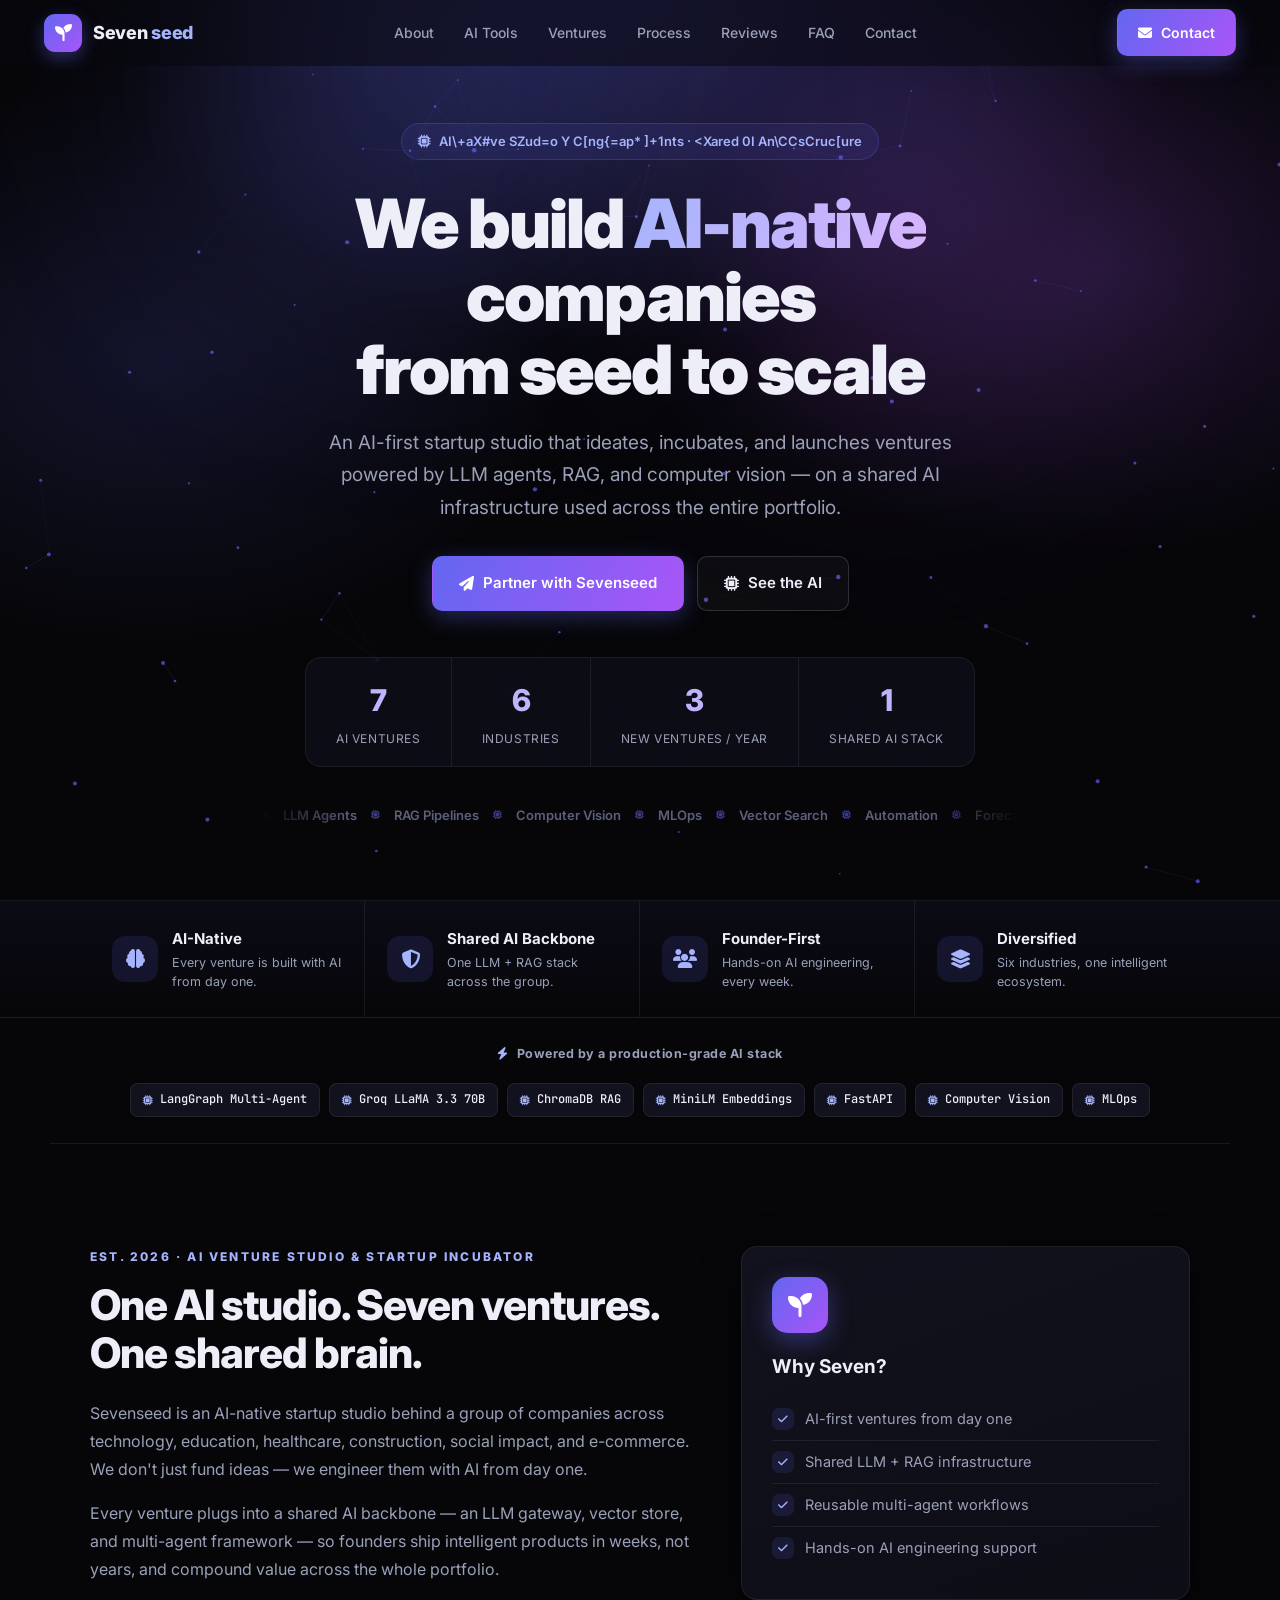
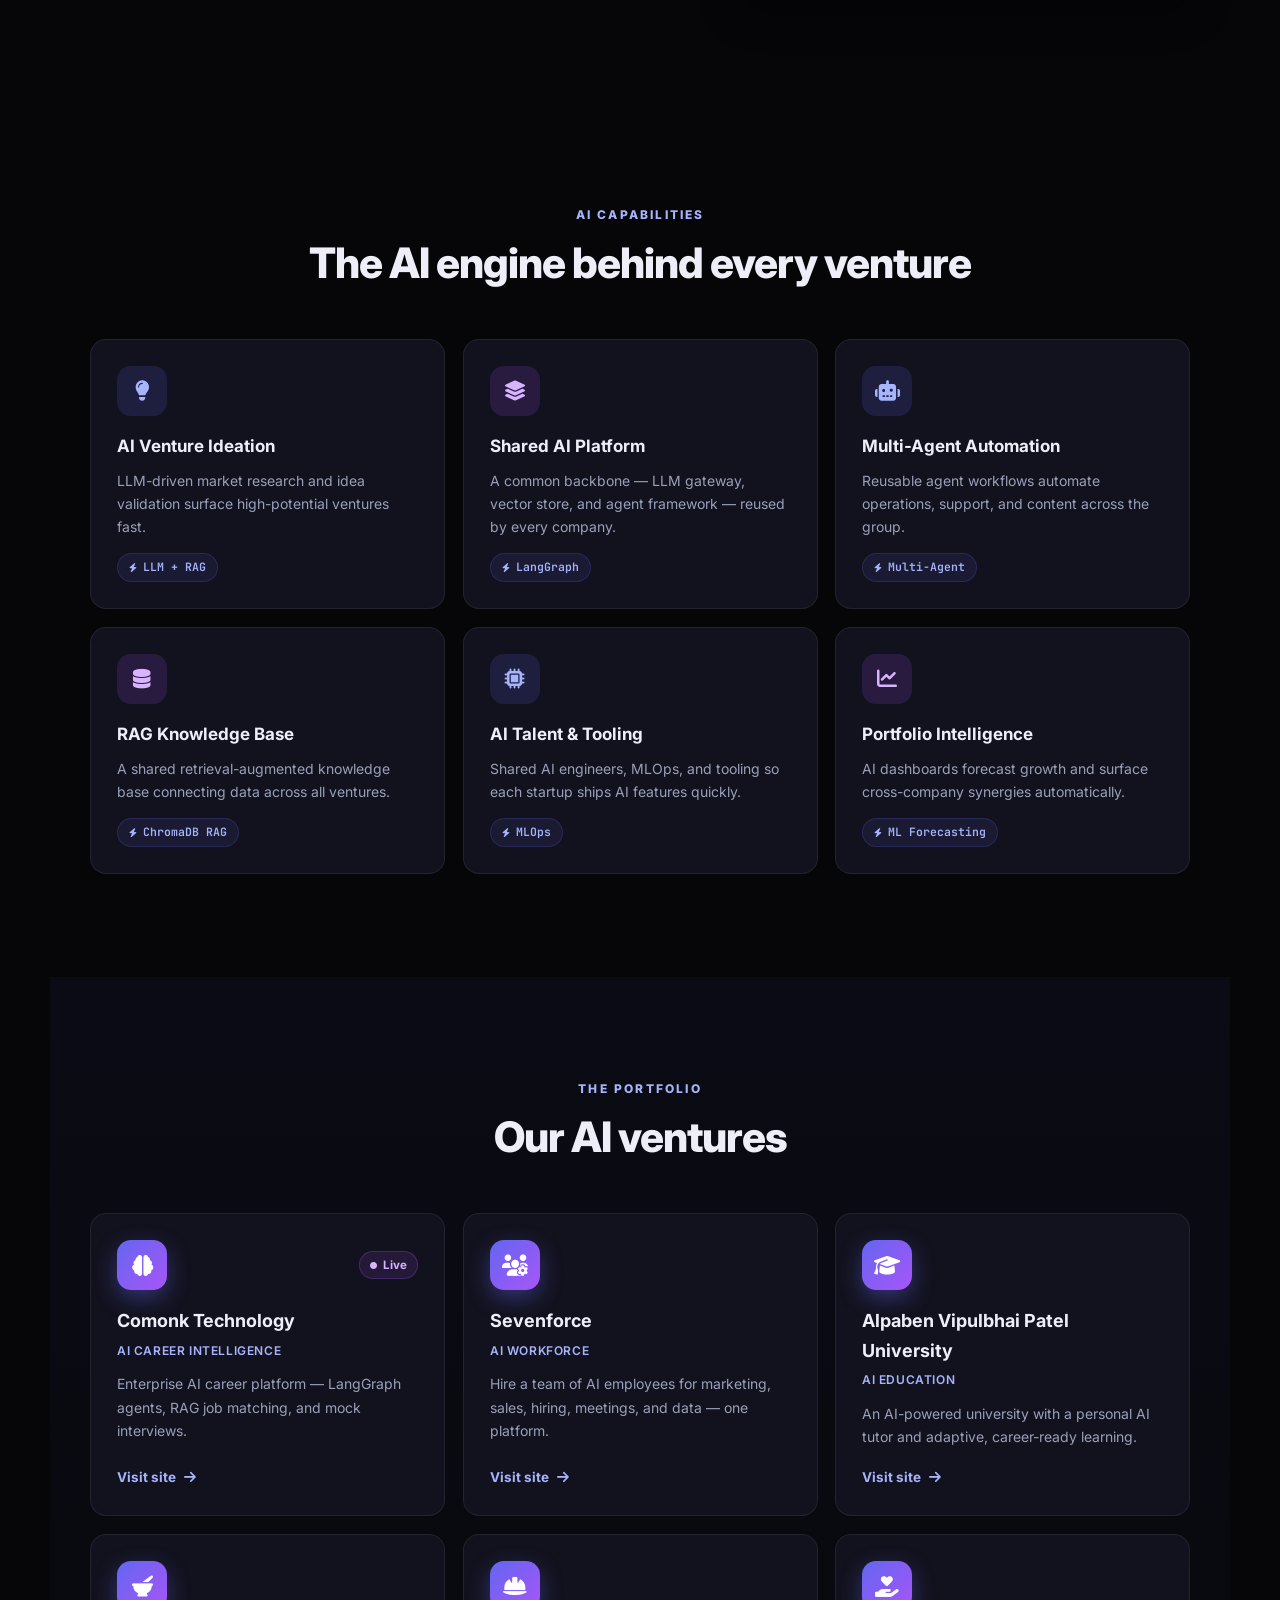
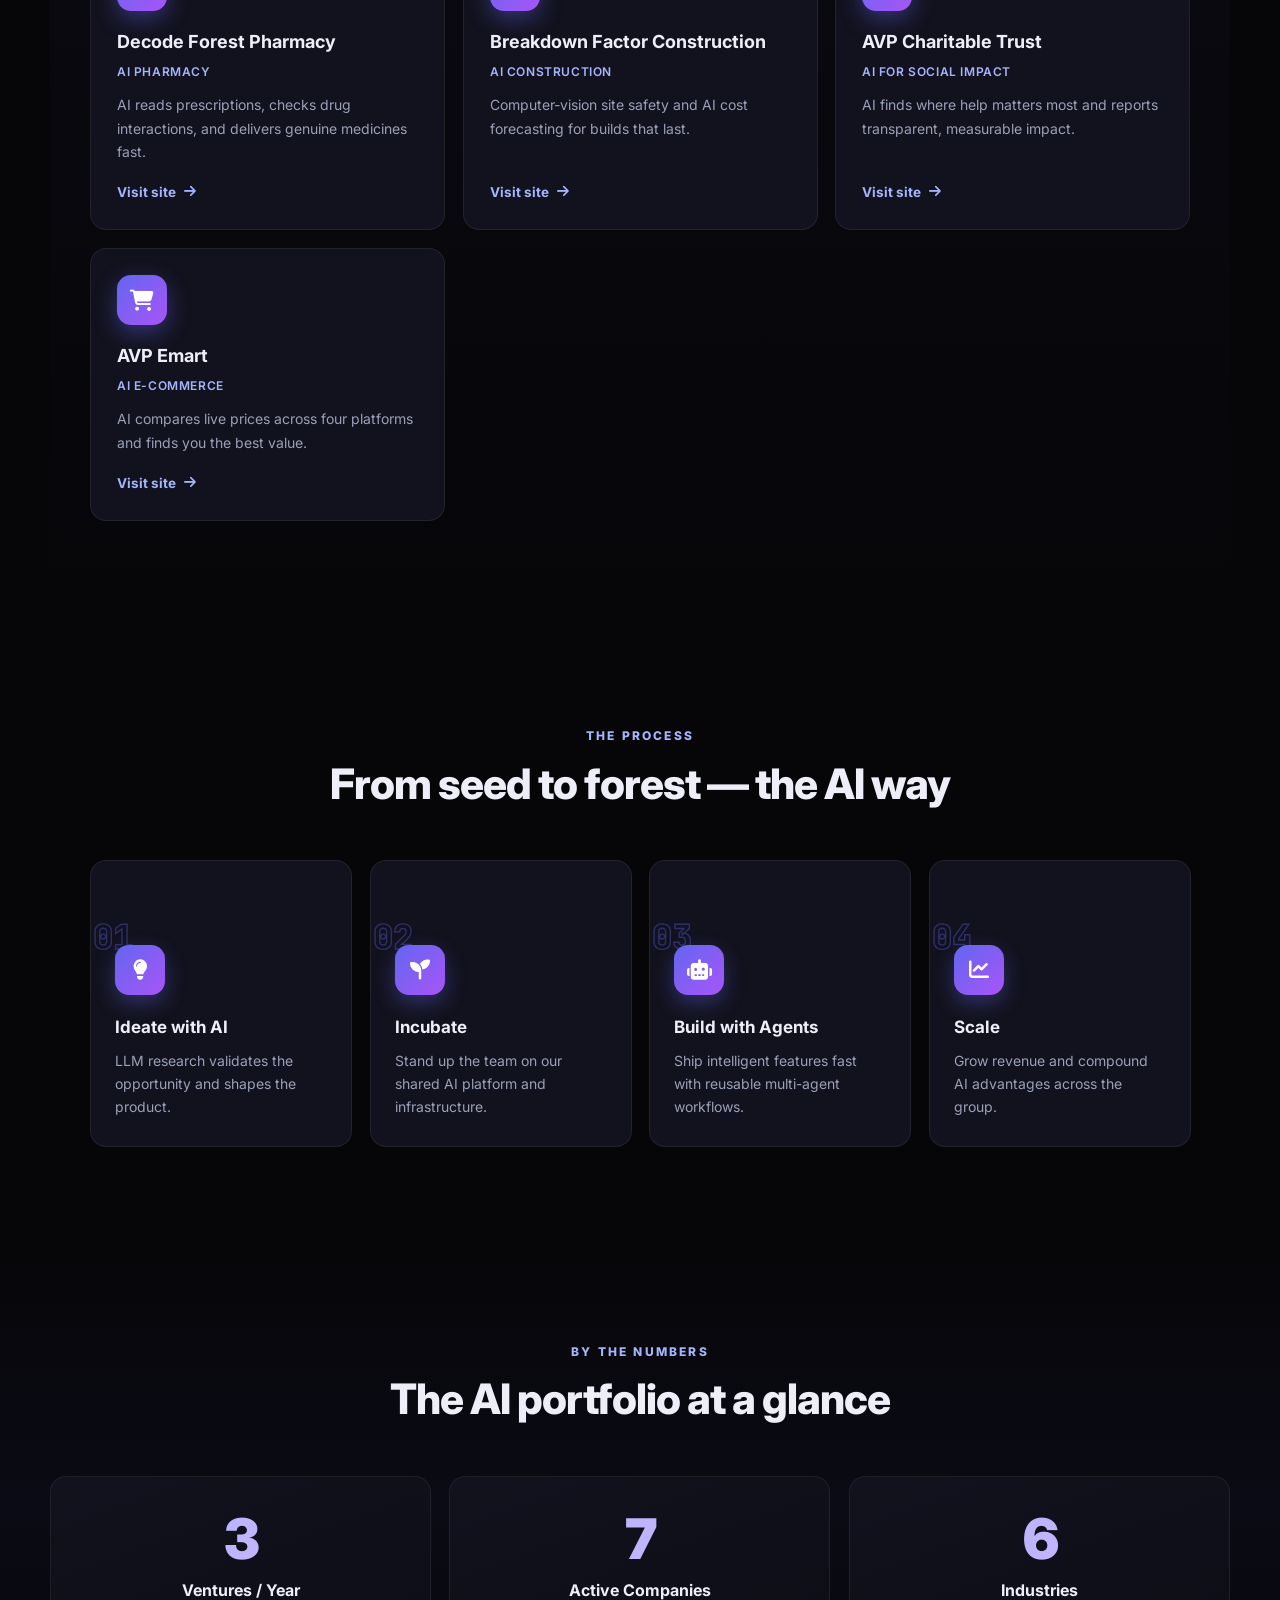
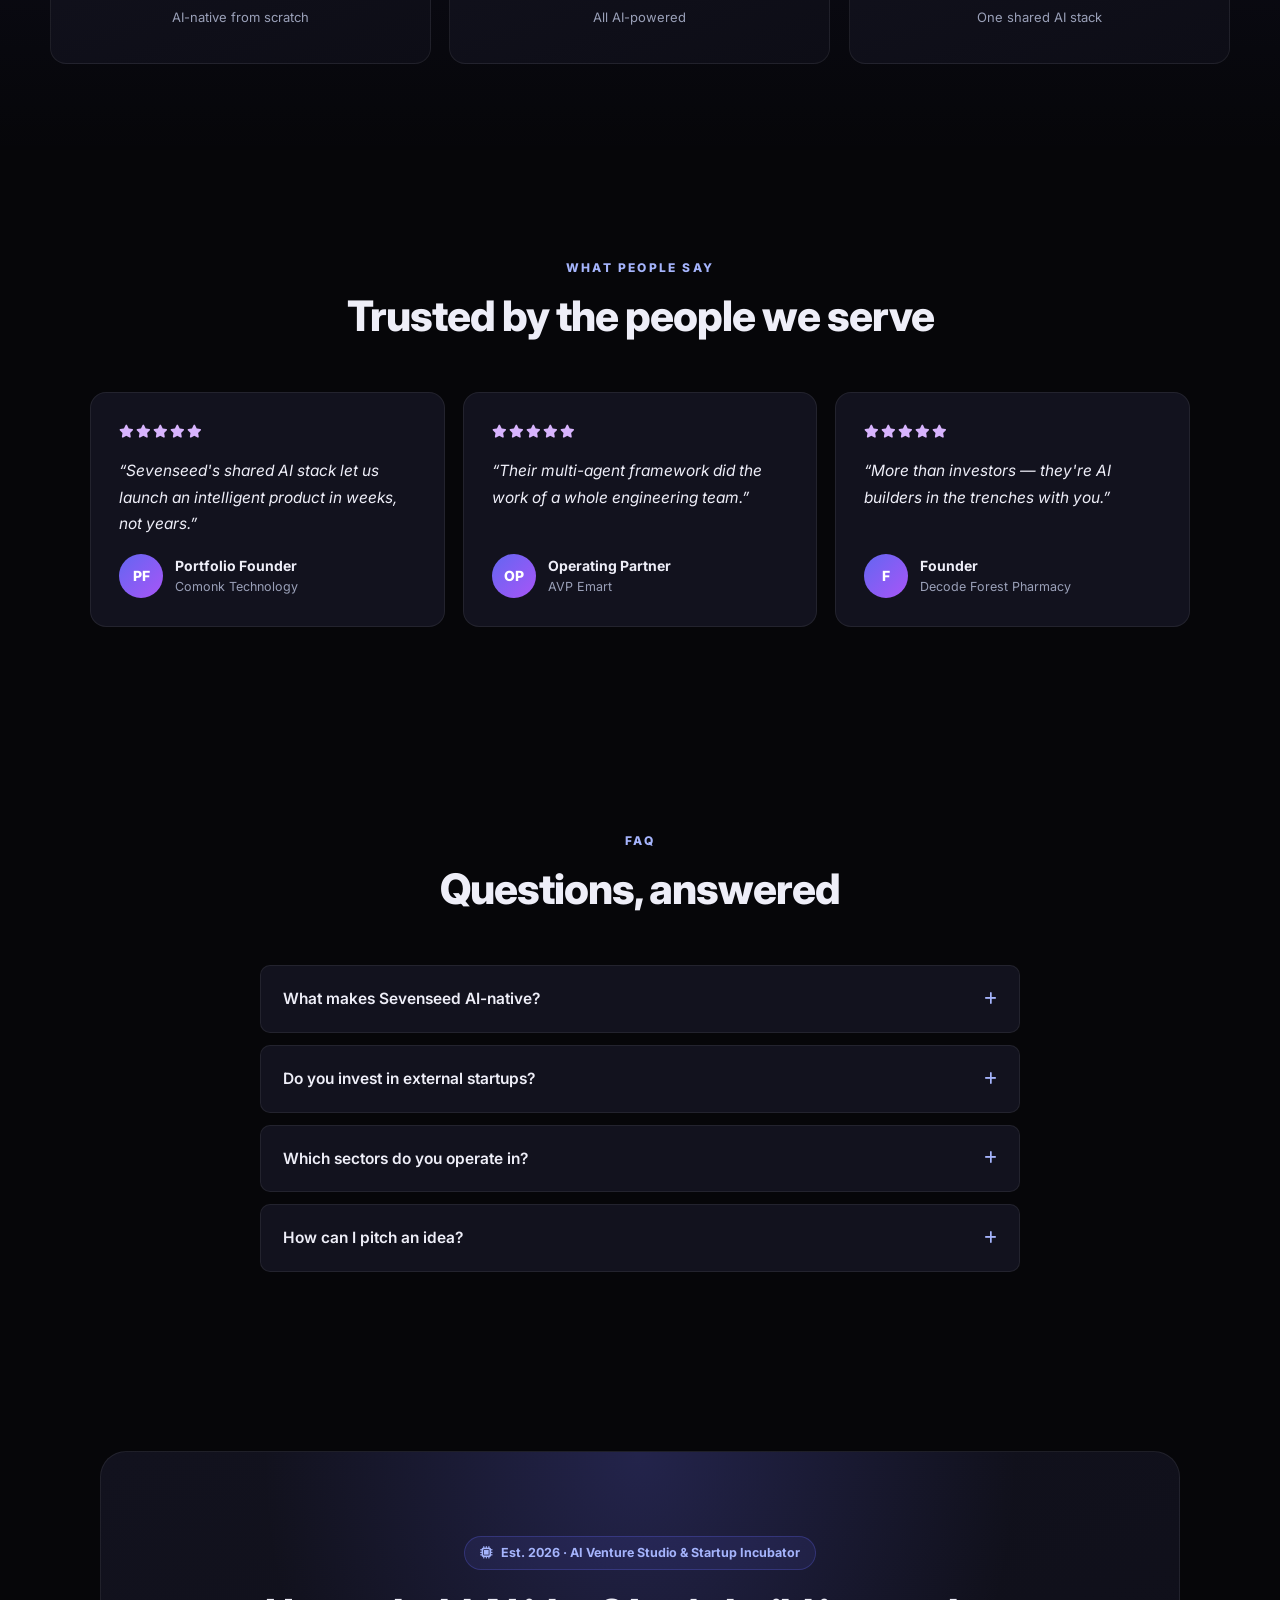
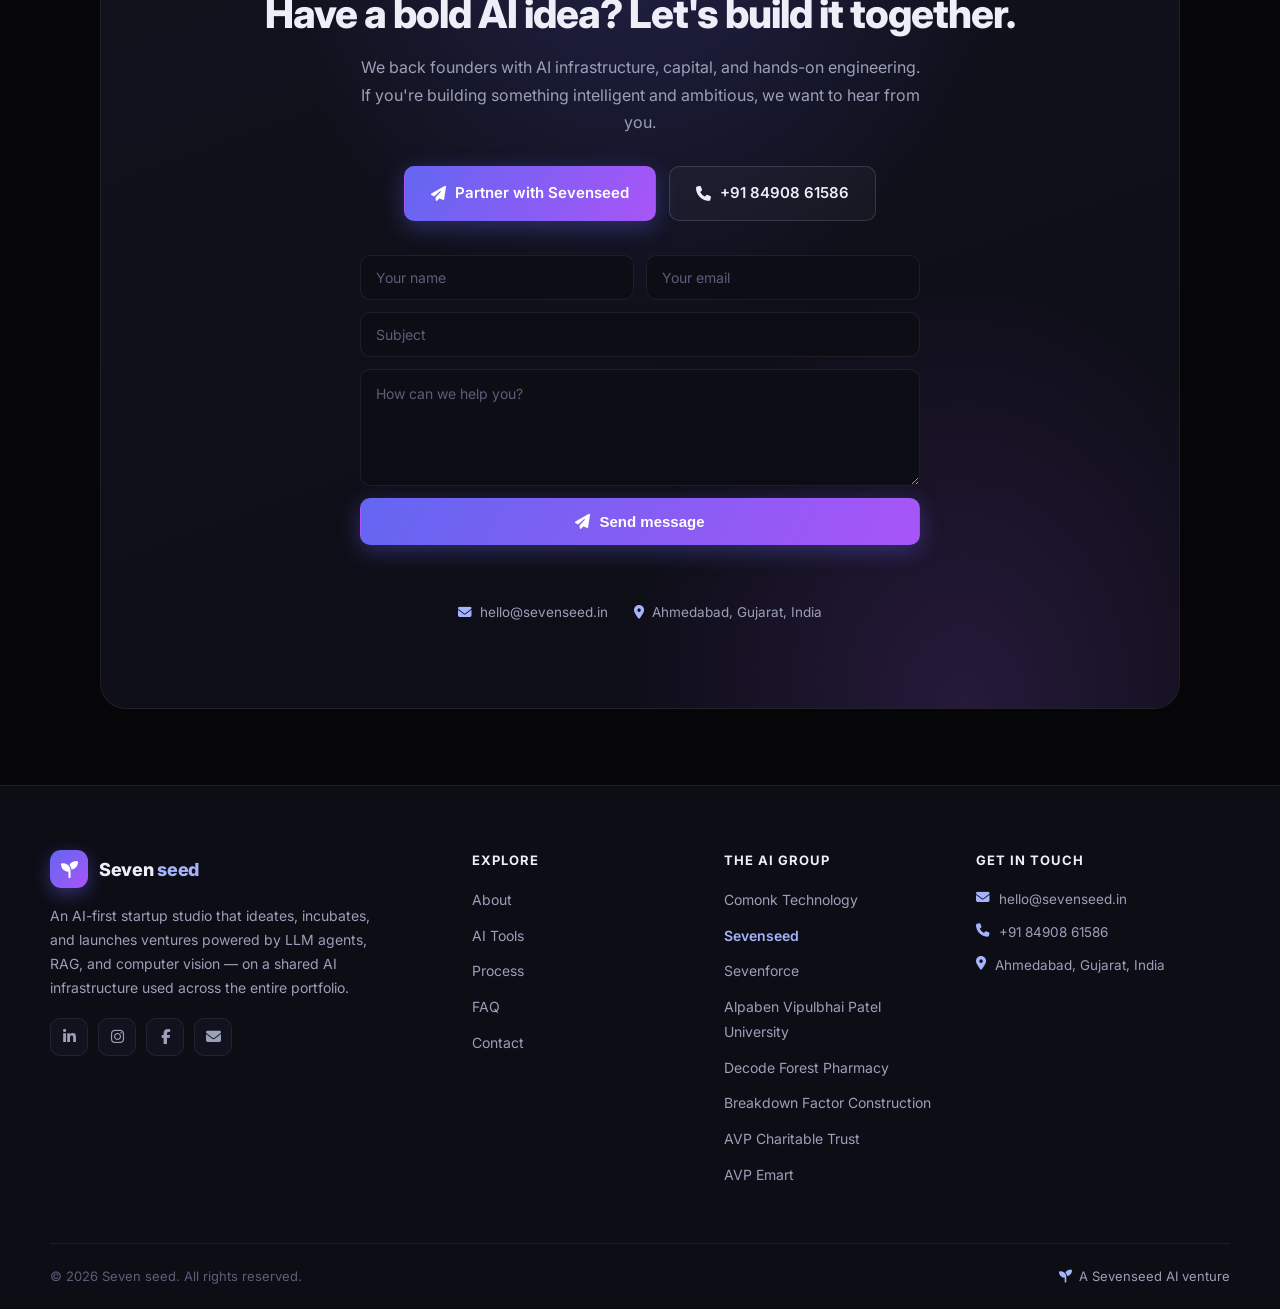
==== index.html @ 50cbe027 "Restore all 7 venture marketing sites (including Sevenforce)" ====
<!DOCTYPE html>
<html lang="en">
<head>
  <meta charset="UTF-8">
  <meta name="viewport" content="width=device-width, initial-scale=1.0">
  <title>Seven seed — AI Venture Studio & Startup Incubator</title>
  <meta name="description" content="An AI-first startup studio that ideates, incubates, and launches ventures powered by LLM agents, RAG, and computer vision — on a shared AI infrastructure used across the entire portfolio.">
  <link rel="icon" href="data:image/svg+xml,%3Csvg xmlns='http://www.w3.org/2000/svg' viewBox='0 0 100 100'%3E%3Ctext y='.9em' font-size='88'%3E🌱%3C/text%3E%3C/svg%3E">
  <link rel="preconnect" href="https://fonts.googleapis.com">
  <link rel="preconnect" href="https://fonts.gstatic.com" crossorigin>
  <link href="https://fonts.googleapis.com/css2?family=Inter:wght@300;400;500;600;700;800;900&family=JetBrains+Mono:wght@400;500;600&display=swap" rel="stylesheet">
  <link rel="stylesheet" href="https://cdnjs.cloudflare.com/ajax/libs/font-awesome/6.5.0/css/all.min.css">
  <link rel="stylesheet" href="style.css">
</head>
<body>
<span id="top"></span>

<div class="preloader" id="preloader">
  <div class="pl-glow pl-glow-1"></div>
  <div class="pl-glow pl-glow-2"></div>
  <div class="pl-content">
    <div class="pl-logo">
      <div class="pl-icon-wrap"><i class="fas fa-seedling pl-icon"></i><span class="pl-ring"></span></div>
      <div class="pl-name">Seven seed</div>
    </div>
    <div class="pl-progress">
      <div class="pl-bar-track"><div class="pl-bar" id="plBar"></div></div>
      <div class="pl-text">INITIALIZING SYSTEM… <span id="plPct">0</span>%</div>
    </div>
  </div>
</div>
<div class="grain" aria-hidden="true"></div>
<div class="scroll-progress" id="scrollProgress"></div>
<div class="cursor-ring" id="cursorRing" aria-hidden="true"></div>

<nav class="nav">
  <a class="logo" href="#top">
    <span class="logo-icon"><i class="fas fa-seedling"></i></span>
    <span class="logo-text">Seven <span class="logo-accent">seed</span></span>
  </a>
  <div class="nav-links" id="navLinks">
    <a href="#about">About</a>
    <a href="#services">AI Tools</a>
    <a href="#ventures">Ventures</a>
    <a href="#process">Process</a>
    <a href="#testimonials">Reviews</a>
    <a href="#faq">FAQ</a>
    <a href="#contact">Contact</a>
  </div>
  <div class="nav-right">
    
    <a class="btn btn-primary" href="#contact"><i class="fas fa-envelope"></i> Contact</a>
    <button class="hamburger" id="hamburger" aria-label="Menu"><i class="fas fa-bars"></i></button>
  </div>
</nav>

<header class="hero">
  <div class="hero-glow"></div>
  <div class="hero-grid"></div>
  <div class="hero-orb orb-1"></div>
  <div class="hero-orb orb-2"></div>
  <canvas id="particles"></canvas>
  <div class="hero-content">
    <div class="hero-pill" data-blur-in style="--i:0"><i class="fas fa-microchip"></i> <span class="scramble">AI-Native Studio · LangGraph Agents · Shared AI Infrastructure</span></div>
    <h1 class="hero-title" data-blur-in style="--i:1">We build <span class="grad">AI-native</span> companies<br>from seed to scale</h1>
    <p class="hero-sub" data-blur-in style="--i:2">An AI-first startup studio that ideates, incubates, and launches ventures powered by LLM agents, RAG, and computer vision — on a shared AI infrastructure used across the entire portfolio.</p>
    <div class="hero-actions" data-blur-in style="--i:3">
      <a class="btn btn-primary lg" href="#contact"><i class="fas fa-paper-plane"></i> Partner with Sevenseed</a><a class="btn btn-ghost lg" href="#services"><i class="fas fa-microchip"></i> See the AI</a>
    </div>
    <div class="stats-row" data-blur-in style="--i:4">
        <div class="hs"><div class="hs-num count">7</div><div class="hs-lbl">AI Ventures</div></div>
        <div class="hs-sep"></div>
        <div class="hs"><div class="hs-num count">6</div><div class="hs-lbl">Industries</div></div>
        <div class="hs-sep"></div>
        <div class="hs"><div class="hs-num count">3</div><div class="hs-lbl">New Ventures / Year</div></div>
        <div class="hs-sep"></div>
        <div class="hs"><div class="hs-num count">1</div><div class="hs-lbl">Shared AI Stack</div></div>
    </div>
    <div class="hero-marquee" data-blur-in style="--i:5"><div class="marquee-track"><span>LLM Agents</span><span>RAG Pipelines</span><span>Computer Vision</span><span>MLOps</span><span>Vector Search</span><span>Automation</span><span>Forecasting</span><span>Fine-Tuning</span><span>Prompt Engineering</span><span>Shared AI Platform</span><span>LLM Agents</span><span>RAG Pipelines</span><span>Computer Vision</span><span>MLOps</span><span>Vector Search</span><span>Automation</span><span>Forecasting</span><span>Fine-Tuning</span><span>Prompt Engineering</span><span>Shared AI Platform</span></div></div>
  </div>
</header>

<section class="pillars-band">
  <div class="pillars-inner">
        <div class="pillar reveal"><div class="pillar-ic"><i class="fas fa-brain"></i></div><div class="pillar-txt"><strong>AI-Native</strong><span>Every venture is built with AI from day one.</span></div></div>
        <div class="pillar reveal"><div class="pillar-ic"><i class="fas fa-shield-halved"></i></div><div class="pillar-txt"><strong>Shared AI Backbone</strong><span>One LLM + RAG stack across the group.</span></div></div>
        <div class="pillar reveal"><div class="pillar-ic"><i class="fas fa-users"></i></div><div class="pillar-txt"><strong>Founder-First</strong><span>Hands-on AI engineering, every week.</span></div></div>
        <div class="pillar reveal"><div class="pillar-ic"><i class="fas fa-layer-group"></i></div><div class="pillar-txt"><strong>Diversified</strong><span>Six industries, one intelligent ecosystem.</span></div></div>
  </div>
</section>

<section class="ai-strip">
  <span class="ai-strip-label"><i class="fas fa-bolt"></i> Powered by a production-grade AI stack</span>
  <div class="ai-chips"><span class="ai-chip"><i class="fas fa-microchip"></i>LangGraph Multi-Agent</span><span class="ai-chip"><i class="fas fa-microchip"></i>Groq LLaMA 3.3 70B</span><span class="ai-chip"><i class="fas fa-microchip"></i>ChromaDB RAG</span><span class="ai-chip"><i class="fas fa-microchip"></i>MiniLM Embeddings</span><span class="ai-chip"><i class="fas fa-microchip"></i>FastAPI</span><span class="ai-chip"><i class="fas fa-microchip"></i>Computer Vision</span><span class="ai-chip"><i class="fas fa-microchip"></i>MLOps</span></div>
</section>

<section class="section about" id="about">
  <div class="about-grid">
    <div class="about-copy reveal">
      <div class="eyebrow">Est. 2026 · AI Venture Studio & Startup Incubator</div>
      <h2 class="sec-title left">One AI studio. Seven ventures. One shared brain.</h2>
      <p>Sevenseed is an AI-native startup studio behind a group of companies across technology, education, healthcare, construction, social impact, and e-commerce. We don't just fund ideas — we engineer them with AI from day one.</p><p>Every venture plugs into a shared AI backbone — an LLM gateway, vector store, and multi-agent framework — so founders ship intelligent products in weeks, not years, and compound value across the whole portfolio.</p>
    </div>
    <aside class="about-card glow reveal">
      <div class="about-card-ic"><i class="fas fa-seedling"></i></div>
      <h3>Why Seven?</h3>
      <ul class="hl-list">
          <li><i class="fas fa-check"></i>AI-first ventures from day one</li>
          <li><i class="fas fa-check"></i>Shared LLM + RAG infrastructure</li>
          <li><i class="fas fa-check"></i>Reusable multi-agent workflows</li>
          <li><i class="fas fa-check"></i>Hands-on AI engineering support</li>
      </ul>
    </aside>
  </div>
</section>

<section class="section" id="services">
  <div class="eyebrow center">AI CAPABILITIES</div>
  <h2 class="sec-title">The AI engine behind every venture</h2>
  <div class="svc-grid">
        <article class="svc-card glow reveal" data-tilt><div class="svc-ic p"><i class="fas fa-lightbulb"></i></div><h4>AI Venture Ideation</h4><p>LLM-driven market research and idea validation surface high-potential ventures fast.</p><span class="svc-tag"><i class="fas fa-bolt"></i>LLM + RAG</span></article>
        <article class="svc-card glow reveal" data-tilt><div class="svc-ic s"><i class="fas fa-layer-group"></i></div><h4>Shared AI Platform</h4><p>A common backbone — LLM gateway, vector store, and agent framework — reused by every company.</p><span class="svc-tag"><i class="fas fa-bolt"></i>LangGraph</span></article>
        <article class="svc-card glow reveal" data-tilt><div class="svc-ic p"><i class="fas fa-robot"></i></div><h4>Multi-Agent Automation</h4><p>Reusable agent workflows automate operations, support, and content across the group.</p><span class="svc-tag"><i class="fas fa-bolt"></i>Multi-Agent</span></article>
        <article class="svc-card glow reveal" data-tilt><div class="svc-ic s"><i class="fas fa-database"></i></div><h4>RAG Knowledge Base</h4><p>A shared retrieval-augmented knowledge base connecting data across all ventures.</p><span class="svc-tag"><i class="fas fa-bolt"></i>ChromaDB RAG</span></article>
        <article class="svc-card glow reveal" data-tilt><div class="svc-ic p"><i class="fas fa-microchip"></i></div><h4>AI Talent & Tooling</h4><p>Shared AI engineers, MLOps, and tooling so each startup ships AI features quickly.</p><span class="svc-tag"><i class="fas fa-bolt"></i>MLOps</span></article>
        <article class="svc-card glow reveal" data-tilt><div class="svc-ic s"><i class="fas fa-chart-line"></i></div><h4>Portfolio Intelligence</h4><p>AI dashboards forecast growth and surface cross-company synergies automatically.</p><span class="svc-tag"><i class="fas fa-bolt"></i>ML Forecasting</span></article>
  </div>
</section>

<section class="section ventures" id="ventures">
  <div class="eyebrow center">THE PORTFOLIO</div>
  <h2 class="sec-title">Our AI ventures</h2>
  <div class="vent-grid">
        <a class="vent-card glow reveal" href="https://comonk-ai.onrender.com" target="_blank" rel="noopener" data-tilt><div class="vent-top"><span class="vent-ic"><i class="fas fa-brain"></i></span><span class="vent-live"><i class="fas fa-circle"></i> Live</span></div><h4>Comonk Technology</h4><span class="vent-sector">AI Career Intelligence</span><p>Enterprise AI career platform — LangGraph agents, RAG job matching, and mock interviews.</p><span class="vent-go">Visit site <i class="fas fa-arrow-right"></i></span></a>
        <a class="vent-card glow reveal" href="sevenforce/index.html" data-tilt><div class="vent-top"><span class="vent-ic"><i class="fas fa-users-gear"></i></span></div><h4>Sevenforce</h4><span class="vent-sector">AI Workforce</span><p>Hire a team of AI employees for marketing, sales, hiring, meetings, and data — one platform.</p><span class="vent-go">Visit site <i class="fas fa-arrow-right"></i></span></a>
        <a class="vent-card glow reveal" href="avpu/index.html" data-tilt><div class="vent-top"><span class="vent-ic"><i class="fas fa-graduation-cap"></i></span></div><h4>Alpaben Vipulbhai Patel University</h4><span class="vent-sector">AI Education</span><p>An AI-powered university with a personal AI tutor and adaptive, career-ready learning.</p><span class="vent-go">Visit site <i class="fas fa-arrow-right"></i></span></a>
        <a class="vent-card glow reveal" href="decode-forest-pharmacy/index.html" data-tilt><div class="vent-top"><span class="vent-ic"><i class="fas fa-mortar-pestle"></i></span></div><h4>Decode Forest Pharmacy</h4><span class="vent-sector">AI Pharmacy</span><p>AI reads prescriptions, checks drug interactions, and delivers genuine medicines fast.</p><span class="vent-go">Visit site <i class="fas fa-arrow-right"></i></span></a>
        <a class="vent-card glow reveal" href="breakdown-factor/index.html" data-tilt><div class="vent-top"><span class="vent-ic"><i class="fas fa-helmet-safety"></i></span></div><h4>Breakdown Factor Construction</h4><span class="vent-sector">AI Construction</span><p>Computer-vision site safety and AI cost forecasting for builds that last.</p><span class="vent-go">Visit site <i class="fas fa-arrow-right"></i></span></a>
        <a class="vent-card glow reveal" href="avp-charitable-trust/index.html" data-tilt><div class="vent-top"><span class="vent-ic"><i class="fas fa-hand-holding-heart"></i></span></div><h4>AVP Charitable Trust</h4><span class="vent-sector">AI for Social Impact</span><p>AI finds where help matters most and reports transparent, measurable impact.</p><span class="vent-go">Visit site <i class="fas fa-arrow-right"></i></span></a>
        <a class="vent-card glow reveal" href="avp-emart/index.html" data-tilt><div class="vent-top"><span class="vent-ic"><i class="fas fa-cart-shopping"></i></span></div><h4>AVP Emart</h4><span class="vent-sector">AI E-Commerce</span><p>AI compares live prices across four platforms and finds you the best value.</p><span class="vent-go">Visit site <i class="fas fa-arrow-right"></i></span></a>
  </div>
</section>

<section class="section process" id="process">
  <div class="eyebrow center">THE PROCESS</div>
  <h2 class="sec-title">From seed to forest — the AI way</h2>
  <div class="proc-grid">
        <div class="proc-step glow reveal" data-tilt><div class="proc-num">01</div><div class="proc-ic"><i class="fas fa-lightbulb"></i></div><h4>Ideate with AI</h4><p>LLM research validates the opportunity and shapes the product.</p></div>
        <div class="proc-step glow reveal" data-tilt><div class="proc-num">02</div><div class="proc-ic"><i class="fas fa-seedling"></i></div><h4>Incubate</h4><p>Stand up the team on our shared AI platform and infrastructure.</p></div>
        <div class="proc-step glow reveal" data-tilt><div class="proc-num">03</div><div class="proc-ic"><i class="fas fa-robot"></i></div><h4>Build with Agents</h4><p>Ship intelligent features fast with reusable multi-agent workflows.</p></div>
        <div class="proc-step glow reveal" data-tilt><div class="proc-num">04</div><div class="proc-ic"><i class="fas fa-chart-line"></i></div><h4>Scale</h4><p>Grow revenue and compound AI advantages across the group.</p></div>
  </div>
</section>

<section class="impact" id="impact">
  <div class="impact-inner">
    <div class="eyebrow center">BY THE NUMBERS</div>
    <h2 class="sec-title">The AI portfolio at a glance</h2>
    <div class="impact-grid">
        <div class="metric glow reveal" data-tilt><div class="metric-num count">3</div><div class="metric-lbl">Ventures / Year</div><div class="metric-sub">AI-native from scratch</div></div>
        <div class="metric glow reveal" data-tilt><div class="metric-num count">7</div><div class="metric-lbl">Active Companies</div><div class="metric-sub">All AI-powered</div></div>
        <div class="metric glow reveal" data-tilt><div class="metric-num count">6</div><div class="metric-lbl">Industries</div><div class="metric-sub">One shared AI stack</div></div>
    </div>
  </div>
</section>

<section class="section" id="testimonials">
  <div class="eyebrow center">WHAT PEOPLE SAY</div>
  <h2 class="sec-title">Trusted by the people we serve</h2>
  <div class="tgrid">
        <figure class="tcard glow reveal"><div class="tstars"><i class="fas fa-star"></i><i class="fas fa-star"></i><i class="fas fa-star"></i><i class="fas fa-star"></i><i class="fas fa-star"></i></div><blockquote>&ldquo;Sevenseed's shared AI stack let us launch an intelligent product in weeks, not years.&rdquo;</blockquote><figcaption><span class="tavatar">PF</span><span class="tmeta"><strong>Portfolio Founder</strong><small>Comonk Technology</small></span></figcaption></figure>
        <figure class="tcard glow reveal"><div class="tstars"><i class="fas fa-star"></i><i class="fas fa-star"></i><i class="fas fa-star"></i><i class="fas fa-star"></i><i class="fas fa-star"></i></div><blockquote>&ldquo;Their multi-agent framework did the work of a whole engineering team.&rdquo;</blockquote><figcaption><span class="tavatar">OP</span><span class="tmeta"><strong>Operating Partner</strong><small>AVP Emart</small></span></figcaption></figure>
        <figure class="tcard glow reveal"><div class="tstars"><i class="fas fa-star"></i><i class="fas fa-star"></i><i class="fas fa-star"></i><i class="fas fa-star"></i><i class="fas fa-star"></i></div><blockquote>&ldquo;More than investors — they're AI builders in the trenches with you.&rdquo;</blockquote><figcaption><span class="tavatar">F</span><span class="tmeta"><strong>Founder</strong><small>Decode Forest Pharmacy</small></span></figcaption></figure>
  </div>
</section>

<section class="section faq-sec" id="faq">
  <div class="eyebrow center">FAQ</div>
  <h2 class="sec-title">Questions, answered</h2>
  <div class="faq-list">
        <details class="faq reveal"><summary>What makes Sevenseed AI-native?<i class="fas fa-plus"></i></summary><div class="faq-a">Every venture is engineered on a shared AI backbone — LangGraph multi-agent, Groq LLaMA 3.3 70B, and ChromaDB RAG — so AI isn't bolted on, it's the foundation.</div></details>
        <details class="faq reveal"><summary>Do you invest in external startups?<i class="fas fa-plus"></i></summary><div class="faq-a">We primarily build in-house, but we selectively partner with exceptional AI founders whose ideas fit the portfolio.</div></details>
        <details class="faq reveal"><summary>Which sectors do you operate in?<i class="fas fa-plus"></i></summary><div class="faq-a">Technology, education, healthcare, construction, social impact, and e-commerce — all AI-powered.</div></details>
        <details class="faq reveal"><summary>How can I pitch an idea?<i class="fas fa-plus"></i></summary><div class="faq-a">Reach out via our contact section or email — we review every serious AI proposal personally.</div></details>
  </div>
</section>

<section class="cta" id="contact">
  <div class="cta-glow"></div>
  <div class="cta-content reveal">
    <div class="cta-badge"><i class="fas fa-microchip"></i> Est. 2026 · AI Venture Studio & Startup Incubator</div>
    <h2>Have a bold AI idea? Let's build it together.</h2>
    <p>We back founders with AI infrastructure, capital, and hands-on engineering. If you're building something intelligent and ambitious, we want to hear from you.</p>
    <div class="cta-actions">
      <a class="btn btn-primary lg" href="mailto:hello@sevenseed.in"><i class="fas fa-paper-plane"></i> Partner with Sevenseed</a>
      <a class="btn btn-ghost lg" href="tel:+918490861586"><i class="fas fa-phone"></i> +91 84908 61586</a>
    </div>
    <form class="contact-form" id="contactForm" data-email="hello@sevenseed.in" data-company="Seven seed">
      <div class="cf-row">
        <input type="text" id="cf-name" placeholder="Your name" autocomplete="name" required>
        <input type="email" id="cf-email" placeholder="Your email" autocomplete="email" required>
      </div>
      <input type="text" id="cf-subject" placeholder="Subject">
      <textarea id="cf-msg" rows="4" placeholder="How can we help you?" required></textarea>
      <button type="submit" class="btn btn-primary lg"><i class="fas fa-paper-plane"></i> Send message</button>
      <p class="cf-note" id="cf-note" role="status"></p>
    </form>
    <div class="cta-contact">
      <span><i class="fas fa-envelope"></i> hello@sevenseed.in</span>
      <span><i class="fas fa-location-dot"></i> Ahmedabad, Gujarat, India</span>
    </div>
  </div>
</section>

<footer class="foot">
  <div class="foot-grid">
    <div class="foot-brand">
      <a class="logo" href="#top">
        <span class="logo-icon"><i class="fas fa-seedling"></i></span>
        <span class="logo-text">Seven <span class="logo-accent">seed</span></span>
      </a>
      <p>An AI-first startup studio that ideates, incubates, and launches ventures powered by LLM agents, RAG, and computer vision — on a shared AI infrastructure used across the entire portfolio.</p>
      <div class="foot-social">
        <a href="#" aria-label="LinkedIn"><i class="fab fa-linkedin-in"></i></a>
        <a href="#" aria-label="Instagram"><i class="fab fa-instagram"></i></a>
        <a href="#" aria-label="Facebook"><i class="fab fa-facebook-f"></i></a>
        <a href="mailto:hello@sevenseed.in" aria-label="Email"><i class="fas fa-envelope"></i></a>
      </div>
    </div>
    <div class="foot-col">
      <h5>Explore</h5>
      <ul>
        <li><a href="#about">About</a></li>
        <li><a href="#services">AI Tools</a></li>
        <li><a href="#process">Process</a></li>
        <li><a href="#faq">FAQ</a></li>
        <li><a href="#contact">Contact</a></li>
      </ul>
    </div>
    <div class="foot-col">
      <h5>The AI Group</h5>
      <ul>
          <li><a href="https://comonk-ai.onrender.com" target="_blank" rel="noopener">Comonk Technology</a></li>
          <li><span class="foot-current">Sevenseed</span></li>
          <li><a href="sevenforce/index.html">Sevenforce</a></li>
          <li><a href="avpu/index.html">Alpaben Vipulbhai Patel University</a></li>
          <li><a href="decode-forest-pharmacy/index.html">Decode Forest Pharmacy</a></li>
          <li><a href="breakdown-factor/index.html">Breakdown Factor Construction</a></li>
          <li><a href="avp-charitable-trust/index.html">AVP Charitable Trust</a></li>
          <li><a href="avp-emart/index.html">AVP Emart</a></li>
      </ul>
    </div>
    <div class="foot-col">
      <h5>Get in touch</h5>
      <ul class="foot-contact">
        <li><i class="fas fa-envelope"></i> hello@sevenseed.in</li>
        <li><i class="fas fa-phone"></i> +91 84908 61586</li>
        <li><i class="fas fa-location-dot"></i> Ahmedabad, Gujarat, India</li>
      </ul>
    </div>
  </div>
  <div class="foot-bottom">
    <span>© <span data-year></span> Seven seed. All rights reserved.</span>
    <span class="foot-venture"><i class="fas fa-seedling"></i> A Sevenseed AI venture</span>
  </div>
</footer>

<script src="app.js"></script>
</body>
</html>
---- style.css ----
:root {
  --bg:#060609; --bg-1:#0d0d16; --bg-2:#12121e; --bg-3:#18182a;
  --border:rgba(255,255,255,.07); --border-hi:rgba(255,255,255,.14);
  --text:#eeeef8; --text-2:#9aa0b8; --text-3:#5b5f78;
  --primary:#6366f1; --primary-l:#a5b4fc;
  --secondary:#a855f7; --secondary-l:#d8b4fe;
  --primary-rgb:99,102,241; --secondary-rgb:168,85,247;
  --radius:16px; --radius-sm:10px;
  --shadow:0 10px 40px rgba(0,0,0,.45); --shadow-lg:0 24px 70px rgba(0,0,0,.6);
  --maxw:1180px; --nav-h:66px; --t:.25s ease;
}

*,*::before,*::after{box-sizing:border-box;margin:0;padding:0}
html{scroll-behavior:smooth;scroll-padding-top:calc(var(--nav-h) + 10px)}
body{background:var(--bg);color:var(--text);font-family:'Inter',system-ui,-apple-system,sans-serif;font-size:15px;line-height:1.65;overflow-x:hidden;-webkit-font-smoothing:antialiased}
a{color:inherit;text-decoration:none}
ul{list-style:none}
img{max-width:100%;display:block}
::selection{background:rgba(var(--primary-rgb),.35)}
::-webkit-scrollbar{width:9px;height:9px}
::-webkit-scrollbar-track{background:var(--bg-1)}
::-webkit-scrollbar-thumb{background:var(--bg-3);border-radius:10px}
.grad{background:linear-gradient(115deg,var(--primary-l),var(--secondary-l));-webkit-background-clip:text;background-clip:text;-webkit-text-fill-color:transparent}

/* Buttons */
.btn{display:inline-flex;align-items:center;gap:9px;padding:11px 20px;border-radius:var(--radius-sm);font-size:14px;font-weight:600;transition:all var(--t);white-space:nowrap;border:1px solid transparent;cursor:pointer}
.btn.lg{padding:14px 26px;font-size:15px}
.btn-primary{background:linear-gradient(120deg,var(--primary),var(--secondary));color:#fff;box-shadow:0 6px 22px rgba(var(--primary-rgb),.35)}
.btn-primary:hover{transform:translateY(-2px);box-shadow:0 12px 34px rgba(var(--primary-rgb),.5)}
.btn-ghost{background:rgba(255,255,255,.03);color:var(--text);border-color:var(--border-hi)}
.btn-ghost:hover{background:var(--bg-3);border-color:rgba(var(--primary-rgb),.5)}

/* Nav */
.nav{position:fixed;top:0;left:0;right:0;height:var(--nav-h);z-index:100;display:flex;align-items:center;justify-content:space-between;gap:20px;padding:0 clamp(18px,4vw,44px);background:rgba(8,8,14,.55);backdrop-filter:blur(14px);border-bottom:1px solid transparent;transition:all var(--t)}
.nav.scrolled{background:rgba(8,8,14,.9);border-bottom-color:var(--border)}
.logo{display:flex;align-items:center;gap:11px;font-weight:800;font-size:18px;letter-spacing:-.3px}
.logo-icon{width:38px;height:38px;border-radius:11px;display:grid;place-items:center;color:#fff;font-size:17px;background:linear-gradient(135deg,var(--primary),var(--secondary));box-shadow:0 6px 18px rgba(var(--primary-rgb),.4);flex-shrink:0}
.logo-accent{color:var(--primary-l)}
.nav-links{display:flex;gap:4px}
.nav-links a{padding:8px 13px;border-radius:9px;color:var(--text-2);font-size:14px;font-weight:500;transition:all var(--t)}
.nav-links a:hover{color:var(--text);background:rgba(255,255,255,.05)}
.nav-right{display:flex;align-items:center;gap:12px}
.hamburger{display:none;width:42px;height:42px;border-radius:10px;background:var(--bg-2);border:1px solid var(--border);color:var(--text);font-size:17px;cursor:pointer}

/* Hero */
.hero{position:relative;min-height:100vh;display:flex;align-items:center;justify-content:center;text-align:center;padding:calc(var(--nav-h) + 56px) 20px 72px;overflow:hidden}
.hero-glow{position:absolute;inset:0;z-index:0;background:
   radial-gradient(60% 55% at 50% 0%,rgba(var(--primary-rgb),.28),transparent 70%),
   radial-gradient(45% 45% at 85% 30%,rgba(var(--secondary-rgb),.18),transparent 70%),
   radial-gradient(45% 45% at 12% 40%,rgba(var(--primary-rgb),.14),transparent 70%)}
#particles{position:absolute;inset:0;z-index:0;width:100%;height:100%}
.hero-content{position:relative;z-index:1;max-width:900px;width:100%}
.hero-pill{display:inline-flex;align-items:center;gap:8px;padding:7px 16px;border-radius:30px;font-size:13px;font-weight:600;color:var(--primary-l);background:rgba(var(--primary-rgb),.1);border:1px solid rgba(var(--primary-rgb),.28);margin-bottom:26px}
.hero-title{font-size:clamp(34px,6.2vw,68px);font-weight:900;line-height:1.07;letter-spacing:-2px;margin-bottom:22px}
.hero-sub{font-size:clamp(15px,2.2vw,19px);color:var(--text-2);max-width:670px;margin:0 auto 32px;line-height:1.7}
.hero-actions{display:flex;gap:13px;justify-content:center;flex-wrap:wrap;margin-bottom:46px}
.stats-row{display:flex;align-items:center;justify-content:center;flex-wrap:wrap;background:rgba(18,18,30,.6);border:1px solid var(--border);border-radius:var(--radius);overflow:hidden;width:fit-content;max-width:100%;margin:0 auto 38px;backdrop-filter:blur(6px)}
.hs{padding:18px 30px;text-align:center;min-width:120px}
.hs-num{font-size:30px;font-weight:800;letter-spacing:-1px;background:linear-gradient(120deg,var(--primary-l),var(--secondary-l));-webkit-background-clip:text;background-clip:text;-webkit-text-fill-color:transparent}
.hs-lbl{font-size:12px;color:var(--text-2);margin-top:3px;text-transform:uppercase;letter-spacing:.6px}
.hs-sep{width:1px;align-self:stretch;background:var(--border)}
.hero-marquee{max-width:760px;margin:0 auto;-webkit-mask-image:linear-gradient(90deg,transparent,#000 12%,#000 88%,transparent);mask-image:linear-gradient(90deg,transparent,#000 12%,#000 88%,transparent);overflow:hidden}
.marquee-track{display:flex;gap:14px;width:max-content;animation:marquee 34s linear infinite}
.marquee-track span{color:var(--text-3);font-size:13px;font-weight:600;white-space:nowrap;display:inline-flex;align-items:center;gap:14px}
.marquee-track span::before{content:'\f2db';font-family:'Font Awesome 6 Free';font-weight:900;color:rgba(var(--primary-rgb),.55);font-size:9px}
@keyframes marquee{to{transform:translateX(-50%)}}

/* AI stack strip */
.ai-strip{max-width:var(--maxw);margin:0 auto;padding:26px clamp(18px,4vw,40px);display:flex;align-items:center;justify-content:center;gap:18px 26px;flex-wrap:wrap;border-bottom:1px solid var(--border)}
.ai-strip-label{font-size:12.5px;font-weight:700;letter-spacing:.5px;color:var(--text-2);display:inline-flex;align-items:center;gap:8px}
.ai-strip-label i{color:var(--primary-l)}
.ai-chips{display:flex;flex-wrap:wrap;gap:9px;justify-content:center}
.ai-chip{display:inline-flex;align-items:center;gap:7px;font-family:'JetBrains Mono',monospace;font-size:12px;font-weight:500;color:var(--text);background:var(--bg-2);border:1px solid var(--border);padding:6px 12px;border-radius:8px}
.ai-chip i{color:var(--primary-l);font-size:10px}

/* Sections */
.section{max-width:var(--maxw);margin:0 auto;padding:clamp(60px,8vw,104px) clamp(18px,4vw,40px)}
.eyebrow{font-size:12px;font-weight:800;letter-spacing:2.2px;color:var(--primary-l);text-transform:uppercase;margin-bottom:14px}
.eyebrow.center{text-align:center}
.sec-title{font-size:clamp(26px,4.2vw,42px);font-weight:800;letter-spacing:-1px;text-align:center;margin-bottom:52px;line-height:1.15}
.sec-title.left{text-align:left;margin-bottom:22px}

/* About */
.about-grid{display:grid;grid-template-columns:1.15fr .85fr;gap:44px;align-items:center}
.about-copy p{color:var(--text-2);margin-bottom:16px;font-size:16px;line-height:1.75}
.about-card{background:linear-gradient(160deg,var(--bg-2),var(--bg-1));border:1px solid var(--border);border-radius:var(--radius);padding:30px;box-shadow:var(--shadow)}
.about-card-ic{width:56px;height:56px;border-radius:15px;display:grid;place-items:center;font-size:24px;color:#fff;background:linear-gradient(135deg,var(--primary),var(--secondary));box-shadow:0 8px 24px rgba(var(--primary-rgb),.4);margin-bottom:18px}
.about-card h3{font-size:19px;font-weight:700;margin-bottom:16px}
.hl-list li{display:flex;align-items:flex-start;gap:11px;padding:9px 0;color:var(--text-2);font-size:14.5px;border-bottom:1px solid var(--border)}
.hl-list li:last-child{border-bottom:none}
.hl-list i{color:var(--primary-l);background:rgba(var(--primary-rgb),.14);width:22px;height:22px;border-radius:7px;display:grid;place-items:center;font-size:11px;flex-shrink:0;margin-top:1px}

/* Services */
.svc-grid{display:grid;grid-template-columns:repeat(auto-fill,minmax(310px,1fr));gap:18px}
.svc-card{background:var(--bg-2);border:1px solid var(--border);border-radius:var(--radius);padding:26px;transition:all .3s}
.svc-card:hover{transform:translateY(-4px);border-color:var(--border-hi);box-shadow:var(--shadow)}
.svc-ic{width:50px;height:50px;border-radius:14px;display:grid;place-items:center;font-size:20px;margin-bottom:16px}
.svc-ic.p{color:var(--primary-l);background:rgba(var(--primary-rgb),.15)}
.svc-ic.s{color:var(--secondary-l);background:rgba(var(--secondary-rgb),.15)}
.svc-card h4{font-size:17px;font-weight:700;margin-bottom:9px}
.svc-card p{font-size:14px;color:var(--text-2);line-height:1.65;margin-bottom:15px}
.svc-tag{display:inline-flex;align-items:center;gap:6px;font-family:'JetBrains Mono',monospace;font-size:11.5px;font-weight:600;color:var(--primary-l);background:rgba(var(--primary-rgb),.1);border:1px solid rgba(var(--primary-rgb),.2);padding:4px 11px;border-radius:20px}
.svc-tag i{font-size:9px}

/* Process */
.process{position:relative}
.proc-grid{display:grid;grid-template-columns:repeat(auto-fit,minmax(230px,1fr));gap:18px}
.proc-step{position:relative;background:var(--bg-2);border:1px solid var(--border);border-radius:var(--radius);padding:28px 24px;transition:all .3s}
.proc-step:hover{transform:translateY(-4px);border-color:rgba(var(--primary-rgb),.4)}
.proc-num{position:absolute;top:20px;right:22px;font-size:34px;font-weight:900;color:transparent;-webkit-text-stroke:1.4px rgba(var(--primary-rgb),.35);font-family:'JetBrains Mono',monospace}
.proc-ic{width:50px;height:50px;border-radius:14px;display:grid;place-items:center;font-size:20px;color:#fff;background:linear-gradient(135deg,var(--primary),var(--secondary));box-shadow:0 8px 20px rgba(var(--primary-rgb),.35);margin-bottom:18px}
.proc-step h4{font-size:17px;font-weight:700;margin-bottom:8px}
.proc-step p{font-size:14px;color:var(--text-2);line-height:1.65}

/* Impact */
.impact{position:relative;padding:clamp(56px,8vw,92px) clamp(18px,4vw,40px);overflow:hidden;background:linear-gradient(180deg,transparent,rgba(var(--primary-rgb),.05),transparent)}
.impact-inner{max-width:var(--maxw);margin:0 auto}
.impact-grid{display:grid;grid-template-columns:repeat(auto-fit,minmax(220px,1fr));gap:18px}
.metric{text-align:center;background:linear-gradient(160deg,var(--bg-2),var(--bg-1));border:1px solid var(--border);border-radius:var(--radius);padding:34px 22px}
.metric-num{font-size:clamp(38px,6vw,56px);font-weight:900;letter-spacing:-2px;line-height:1;background:linear-gradient(120deg,var(--primary-l),var(--secondary-l));-webkit-background-clip:text;background-clip:text;-webkit-text-fill-color:transparent}
.metric-lbl{font-size:16px;font-weight:700;margin-top:10px}
.metric-sub{font-size:13px;color:var(--text-2);margin-top:4px}

/* Testimonials */
.tgrid{display:grid;grid-template-columns:repeat(auto-fit,minmax(300px,1fr));gap:18px}
.tcard{background:var(--bg-2);border:1px solid var(--border);border-radius:var(--radius);padding:28px;display:flex;flex-direction:column;gap:16px;transition:all .3s}
.tcard:hover{border-color:var(--border-hi);transform:translateY(-3px);box-shadow:var(--shadow)}
.tstars{color:var(--secondary-l);font-size:13px;letter-spacing:2px}
.tcard blockquote{font-size:15.5px;line-height:1.7;color:var(--text);font-style:italic}
.tcard figcaption{display:flex;align-items:center;gap:12px;margin-top:auto}
.tavatar{width:44px;height:44px;border-radius:50%;display:grid;place-items:center;font-weight:800;font-size:14px;color:#fff;background:linear-gradient(135deg,var(--primary),var(--secondary));flex-shrink:0}
.tmeta{display:flex;flex-direction:column}
.tmeta strong{font-size:14px;font-weight:700}
.tmeta small{font-size:12.5px;color:var(--text-2)}

/* FAQ */
.faq-sec{max-width:840px}
.faq-list{display:flex;flex-direction:column;gap:12px}
.faq{background:var(--bg-2);border:1px solid var(--border);border-radius:var(--radius-sm);overflow:hidden;transition:border-color var(--t)}
.faq[open]{border-color:rgba(var(--primary-rgb),.4)}
.faq summary{list-style:none;cursor:pointer;padding:20px 22px;font-size:15.5px;font-weight:600;display:flex;align-items:center;justify-content:space-between;gap:16px}
.faq summary::-webkit-details-marker{display:none}
.faq summary i{color:var(--primary-l);font-size:14px;transition:transform var(--t);flex-shrink:0}
.faq[open] summary i{transform:rotate(45deg)}
.faq-a{padding:0 22px 20px;color:var(--text-2);font-size:14.5px;line-height:1.7}

/* Ventures showcase (Sevenseed hub) */
.ventures{background:linear-gradient(180deg,rgba(var(--primary-rgb),.05),transparent)}
.vent-grid{display:grid;grid-template-columns:repeat(auto-fill,minmax(320px,1fr));gap:18px}
.vent-card{display:flex;flex-direction:column;background:var(--bg-2);border:1px solid var(--border);border-radius:var(--radius);padding:26px;transition:all .3s}
.vent-card:hover{transform:translateY(-4px);border-color:rgba(var(--primary-rgb),.5);box-shadow:var(--shadow)}
.vent-top{display:flex;align-items:center;justify-content:space-between;margin-bottom:16px}
.vent-ic{width:50px;height:50px;border-radius:14px;display:grid;place-items:center;font-size:21px;color:#fff;background:linear-gradient(135deg,var(--primary),var(--secondary));box-shadow:0 8px 22px rgba(var(--primary-rgb),.4)}
.vent-live{display:inline-flex;align-items:center;gap:6px;font-size:11.5px;font-weight:700;color:var(--secondary-l);background:rgba(var(--secondary-rgb),.12);border:1px solid rgba(var(--secondary-rgb),.25);padding:4px 10px;border-radius:20px}
.vent-live i{font-size:7px}
.vent-card h4{font-size:18px;font-weight:700;margin-bottom:5px}
.vent-sector{font-size:12px;font-weight:600;color:var(--primary-l);text-transform:uppercase;letter-spacing:.6px;margin-bottom:12px}
.vent-card p{font-size:14px;color:var(--text-2);line-height:1.65;margin-bottom:18px;flex:1}
.vent-go{display:inline-flex;align-items:center;gap:8px;font-size:13.5px;font-weight:700;color:var(--primary-l);transition:gap var(--t)}
.vent-card:hover .vent-go{gap:12px}

/* Pillars band */
.pillars-band{border-top:1px solid var(--border);border-bottom:1px solid var(--border);background:linear-gradient(180deg,rgba(var(--primary-rgb),.05),transparent)}
.pillars-inner{max-width:var(--maxw);margin:0 auto;display:grid;grid-template-columns:repeat(4,1fr);gap:0;padding:0 clamp(18px,4vw,40px)}
.pillar{display:flex;align-items:center;gap:14px;padding:26px 22px;border-right:1px solid var(--border)}
.pillar:last-child{border-right:none}
.pillar-ic{width:46px;height:46px;border-radius:13px;display:grid;place-items:center;font-size:19px;color:var(--primary-l);background:rgba(var(--primary-rgb),.13);flex-shrink:0}
.pillar-txt{display:flex;flex-direction:column;gap:2px}
.pillar-txt strong{font-size:15px;font-weight:700}
.pillar-txt span{font-size:12.5px;color:var(--text-2);line-height:1.5}

/* CTA + contact form */
.cta{position:relative;max-width:1080px;margin:clamp(40px,6vw,80px) auto;padding:clamp(48px,7vw,84px) clamp(24px,5vw,60px);text-align:center;border:1px solid var(--border);border-radius:26px;background:linear-gradient(160deg,var(--bg-2),var(--bg-1));overflow:hidden}
.cta-glow{position:absolute;inset:0;z-index:0;background:radial-gradient(50% 80% at 50% 0%,rgba(var(--primary-rgb),.22),transparent 70%),radial-gradient(45% 70% at 80% 100%,rgba(var(--secondary-rgb),.16),transparent 70%)}
.cta-content{position:relative;z-index:1}
.cta-badge{display:inline-flex;align-items:center;gap:8px;padding:6px 15px;border-radius:30px;font-size:12.5px;font-weight:700;color:var(--primary-l);background:rgba(var(--primary-rgb),.1);border:1px solid rgba(var(--primary-rgb),.28);margin-bottom:20px}
.cta h2{font-size:clamp(24px,4vw,40px);font-weight:800;letter-spacing:-1px;margin-bottom:16px;line-height:1.2}
.cta p{color:var(--text-2);max-width:560px;margin:0 auto;font-size:16px;line-height:1.7}
.cta-actions{display:flex;gap:13px;justify-content:center;flex-wrap:wrap;margin-top:30px}
.contact-form{max-width:560px;margin:34px auto 0;display:flex;flex-direction:column;gap:12px;text-align:left}
.cf-row{display:grid;grid-template-columns:1fr 1fr;gap:12px}
.contact-form input,.contact-form textarea{width:100%;padding:13px 15px;background:var(--bg-1);border:1px solid var(--border);border-radius:var(--radius-sm);color:var(--text);font-size:14px;font-family:inherit;transition:border-color var(--t)}
.contact-form input::placeholder,.contact-form textarea::placeholder{color:var(--text-3)}
.contact-form input:focus,.contact-form textarea:focus{outline:none;border-color:var(--primary)}
.contact-form textarea{resize:vertical;line-height:1.6}
.contact-form .btn{justify-content:center;width:100%}
.cf-note{font-size:13px;color:var(--secondary-l);min-height:18px;text-align:center;margin:0}
.cta-contact{display:flex;gap:26px;justify-content:center;flex-wrap:wrap;margin-top:26px;font-size:13.5px;color:var(--text-2)}
.cta-contact span{display:inline-flex;align-items:center;gap:8px}
.cta-contact i{color:var(--primary-l)}

/* Footer */
.foot{border-top:1px solid var(--border);background:var(--bg-1);padding:64px clamp(18px,4vw,40px) 0}
.foot-grid{max-width:var(--maxw);margin:0 auto;display:grid;grid-template-columns:1.8fr 1fr 1fr 1.2fr;gap:40px}
.foot-brand .logo{margin-bottom:16px}
.foot-brand p{color:var(--text-2);font-size:14px;line-height:1.7;max-width:340px;margin-bottom:18px}
.foot-social{display:flex;gap:10px}
.foot-social a{width:38px;height:38px;border-radius:10px;display:grid;place-items:center;background:var(--bg-2);border:1px solid var(--border);color:var(--text-2);transition:all var(--t)}
.foot-social a:hover{color:#fff;background:linear-gradient(135deg,var(--primary),var(--secondary));border-color:transparent;transform:translateY(-2px)}
.foot-col h5{font-size:13px;font-weight:700;text-transform:uppercase;letter-spacing:1px;margin-bottom:16px;color:var(--text)}
.foot-col ul li{margin-bottom:11px}
.foot-col ul a{color:var(--text-2);font-size:14px;transition:color var(--t)}
.foot-col ul a:hover{color:var(--primary-l)}
.foot-current{color:var(--primary-l);font-size:14px;font-weight:600}
.foot-contact li{color:var(--text-2);font-size:13.5px;margin-bottom:11px;display:flex;align-items:flex-start;gap:9px}
.foot-contact i{color:var(--primary-l);margin-top:3px}
.foot-bottom{max-width:var(--maxw);margin:44px auto 0;padding:22px 0;border-top:1px solid var(--border);display:flex;justify-content:space-between;align-items:center;flex-wrap:wrap;gap:12px;font-size:13px;color:var(--text-3)}
.foot-venture{display:inline-flex;align-items:center;gap:7px;color:var(--text-2)}
.foot-venture i{color:var(--primary-l)}

/* ── Ported Portfolio effects ─────────────────────────────────── */
/* Preloader */
.preloader{position:fixed;inset:0;z-index:999999;display:flex;align-items:center;justify-content:center;background:var(--bg);overflow:hidden;transition:opacity .8s cubic-bezier(.77,0,.175,1),transform .8s cubic-bezier(.77,0,.175,1);animation:plFallback .6s ease 5s forwards}
.preloader.hide{opacity:0;pointer-events:none;transform:scale(1.05)}
@keyframes plFallback{to{opacity:0;visibility:hidden;pointer-events:none}}
.pl-glow{position:absolute;top:50%;left:50%;border-radius:50%;transform:translate(-50%,-50%)}
.pl-glow-1{width:400px;height:400px;background:radial-gradient(circle,rgba(var(--primary-rgb),.13),transparent 70%);animation:plPulse 4s infinite alternate}
.pl-glow-2{width:300px;height:300px;background:radial-gradient(circle,rgba(var(--secondary-rgb),.09),transparent 70%);animation:plPulse 5s infinite alternate-reverse}
@keyframes plPulse{0%{opacity:.5;transform:translate(-50%,-50%) scale(1)}100%{opacity:1;transform:translate(-50%,-50%) scale(1.2)}}
.pl-content{position:relative;z-index:2;display:flex;flex-direction:column;align-items:center;gap:50px}
.pl-logo{display:flex;flex-direction:column;align-items:center;gap:20px;animation:plFloat 6s ease-in-out infinite}
@keyframes plFloat{0%,100%{transform:translateY(0)}50%{transform:translateY(-10px)}}
.pl-icon-wrap{position:relative;width:82px;height:82px;display:grid;place-items:center}
.pl-icon{font-size:38px;color:var(--primary-l);filter:drop-shadow(0 0 15px rgba(var(--primary-rgb),.5));z-index:2;animation:plIcon 2s infinite alternate}
@keyframes plIcon{0%{filter:drop-shadow(0 0 12px rgba(var(--primary-rgb),.3));transform:scale(1)}100%{filter:drop-shadow(0 0 24px rgba(var(--primary-rgb),.8));transform:scale(1.1)}}
.pl-ring{position:absolute;inset:0;border:1px dashed rgba(var(--primary-rgb),.35);border-radius:50%;animation:plSpin 10s linear infinite}
@keyframes plSpin{to{transform:rotate(360deg)}}
.pl-name{font-size:19px;font-weight:800;letter-spacing:.26em;text-transform:uppercase;color:var(--text);white-space:nowrap;text-align:center;padding-left:.26em}
.pl-progress{display:flex;flex-direction:column;align-items:center;gap:14px}
.pl-bar-track{width:240px;height:2px;background:rgba(255,255,255,.1);border-radius:2px;position:relative;overflow:hidden}
.pl-bar{position:absolute;top:0;left:0;height:100%;width:0;background:linear-gradient(90deg,var(--primary),var(--secondary));box-shadow:0 0 10px rgba(var(--primary-rgb),.8)}
.pl-text{font-family:'JetBrains Mono',monospace;font-size:11px;letter-spacing:.34em;color:var(--text-2);padding-left:.34em}

/* Film grain */
.grain{position:fixed;inset:0;pointer-events:none;z-index:150;opacity:.04;mix-blend-mode:soft-light;background-image:url("data:image/svg+xml,%3Csvg xmlns='http://www.w3.org/2000/svg' width='120' height='120'%3E%3Cfilter id='n'%3E%3CfeTurbulence type='fractalNoise' baseFrequency='0.85' numOctaves='3' stitchTiles='stitch'/%3E%3C/filter%3E%3Crect width='100%25' height='100%25' filter='url(%23n)'/%3E%3C/svg%3E")}

/* Scroll progress bar */
.scroll-progress{position:fixed;top:0;left:0;height:2px;width:100%;transform:scaleX(0);transform-origin:0 50%;background:linear-gradient(90deg,var(--primary),var(--secondary));z-index:200;will-change:transform}

/* Custom cursor ring */
.cursor-ring{position:fixed;top:0;left:0;width:30px;height:30px;border:1.5px solid rgba(var(--primary-rgb),.45);border-radius:50%;pointer-events:none;z-index:99999;transform:translate(-100px,-100px);transition:width .25s ease,height .25s ease,background .25s ease,border-color .25s ease;mix-blend-mode:screen}
.cursor-ring.hovering{width:46px;height:46px;background:rgba(var(--primary-rgb),.07);border-color:rgba(var(--primary-rgb),.75)}
@media (hover:none),(pointer:coarse){.cursor-ring{display:none}}

/* Cursor-follow glow on cards */
.glow{position:relative;overflow:hidden}
.glow::before{content:"";position:absolute;inset:0;border-radius:inherit;background:radial-gradient(260px circle at var(--mx,50%) var(--my,50%),rgba(var(--primary-rgb),.11),transparent 72%);opacity:0;transition:opacity .4s ease;pointer-events:none;z-index:0}
.glow:hover::before{opacity:1}
.glow>*{position:relative;z-index:1}
[data-tilt]{transform-style:preserve-3d;will-change:transform}

/* Hero grid + drifting orbs */
.hero-grid{position:absolute;inset:0;z-index:0;opacity:.13;background-image:linear-gradient(to right,rgba(255,255,255,.06) 1px,transparent 1px),linear-gradient(to bottom,rgba(255,255,255,.06) 1px,transparent 1px);background-size:54px 54px;-webkit-mask-image:radial-gradient(ellipse 80% 62% at 50% 0%,#000,transparent 76%);mask-image:radial-gradient(ellipse 80% 62% at 50% 0%,#000,transparent 76%)}
.hero-orb{position:absolute;border-radius:50%;filter:blur(120px);z-index:0}
.orb-1{width:26rem;height:26rem;top:-8rem;left:16%;background:rgba(var(--primary-rgb),.20);animation:orbDrift1 19s ease-in-out infinite}
.orb-2{width:22rem;height:22rem;top:3rem;right:16%;background:rgba(var(--secondary-rgb),.17);animation:orbDrift2 23s ease-in-out infinite}
@keyframes orbDrift1{0%,100%{transform:translate(0,0)}50%{transform:translate(50px,32px)}}
@keyframes orbDrift2{0%,100%{transform:translate(0,0)}50%{transform:translate(-46px,36px)}}

/* Blur-in entrance (JS-gated so no-JS shows content) */
body.js [data-blur-in]{opacity:0;filter:blur(10px) saturate(.75);transform:translateY(16px);transition:opacity .85s cubic-bezier(.22,1,.36,1),filter .85s cubic-bezier(.22,1,.36,1),transform .85s cubic-bezier(.22,1,.36,1);transition-delay:calc(var(--i,0)*90ms);will-change:opacity,filter,transform}
body.js [data-blur-in].bin{opacity:1;filter:blur(0) saturate(1);transform:none}

/* Reveal (only hides when JS is on) */
body.js .reveal{opacity:0;transform:translateY(22px);transition:opacity .7s ease,transform .7s ease}
body.js .reveal.in{opacity:1;transform:none}
@media (prefers-reduced-motion:reduce){
  body.js .reveal,body.js [data-blur-in]{opacity:1;transform:none;filter:none}
  .marquee-track,.hero-orb,.pl-logo,.pl-ring,.pl-icon,.pl-glow-1,.pl-glow-2{animation:none}
  .cursor-ring{display:none}
}

/* Responsive */
@media(max-width:860px){
  .nav-links{position:fixed;top:var(--nav-h);left:0;right:0;flex-direction:column;gap:0;background:rgba(8,8,14,.97);backdrop-filter:blur(14px);border-bottom:1px solid var(--border);padding:10px 16px 18px;transform:translateY(-140%);transition:transform .3s ease;z-index:99}
  .nav-links.open{transform:translateY(0)}
  .nav-links a{padding:13px 12px;border-radius:10px}
  .hamburger{display:grid;place-items:center}
  .about-grid{grid-template-columns:1fr;gap:30px}
  .sec-title.left{text-align:left}
  .pillars-inner{grid-template-columns:1fr 1fr}
  .pillar:nth-child(2){border-right:none}
  .pillar:nth-child(1),.pillar:nth-child(2){border-bottom:1px solid var(--border)}
  .foot-grid{grid-template-columns:1fr 1fr;gap:32px}
  .foot-brand{grid-column:1/-1}
}
@media(max-width:520px){
  .hs{padding:14px 18px;min-width:50%}
  .hs-sep{display:none}
  .stats-row{border-radius:14px}
  .cf-row{grid-template-columns:1fr}
  .ai-strip{flex-direction:column;gap:14px}
  .pillars-inner{grid-template-columns:1fr}
  .pillar{border-right:none;border-bottom:1px solid var(--border)}
  .pillar:last-child{border-bottom:none}
  .foot-grid{grid-template-columns:1fr}
  .foot-bottom{justify-content:center;text-align:center}
  .btn.lg{padding:13px 20px}
}
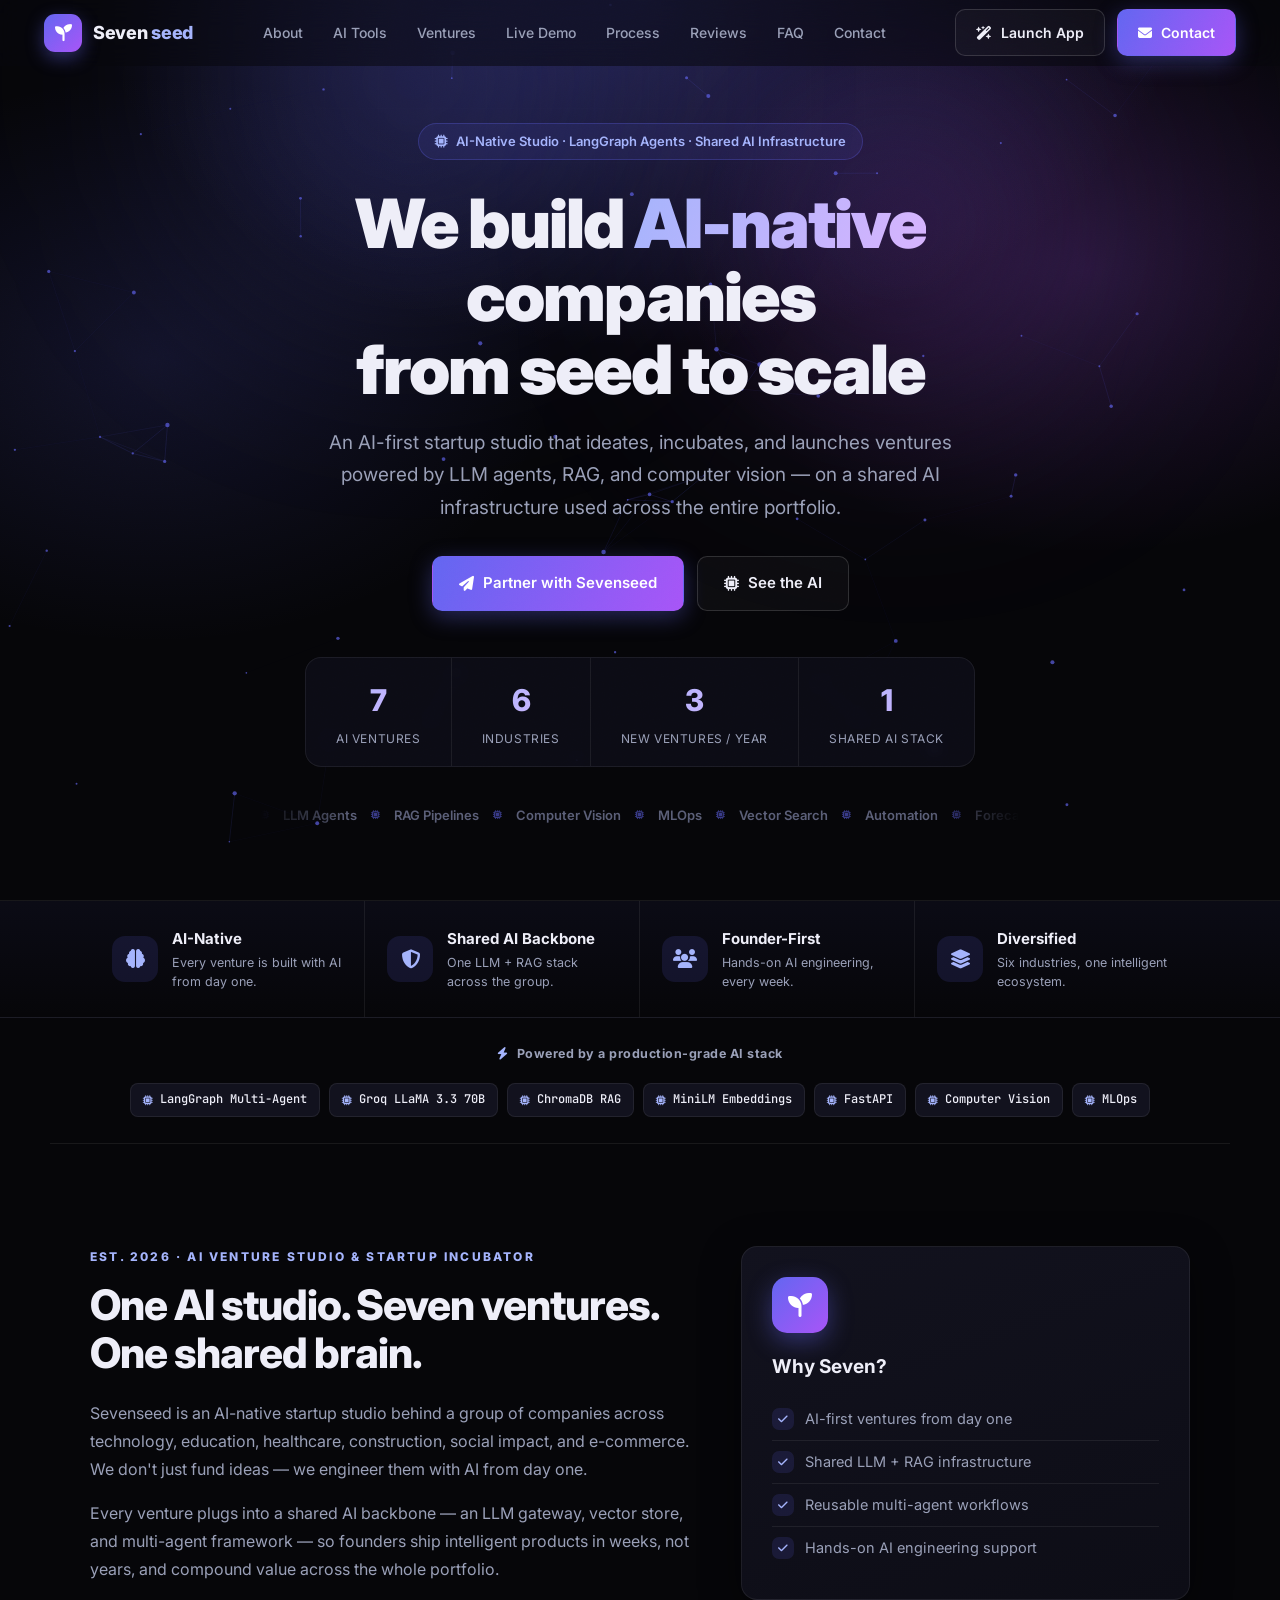
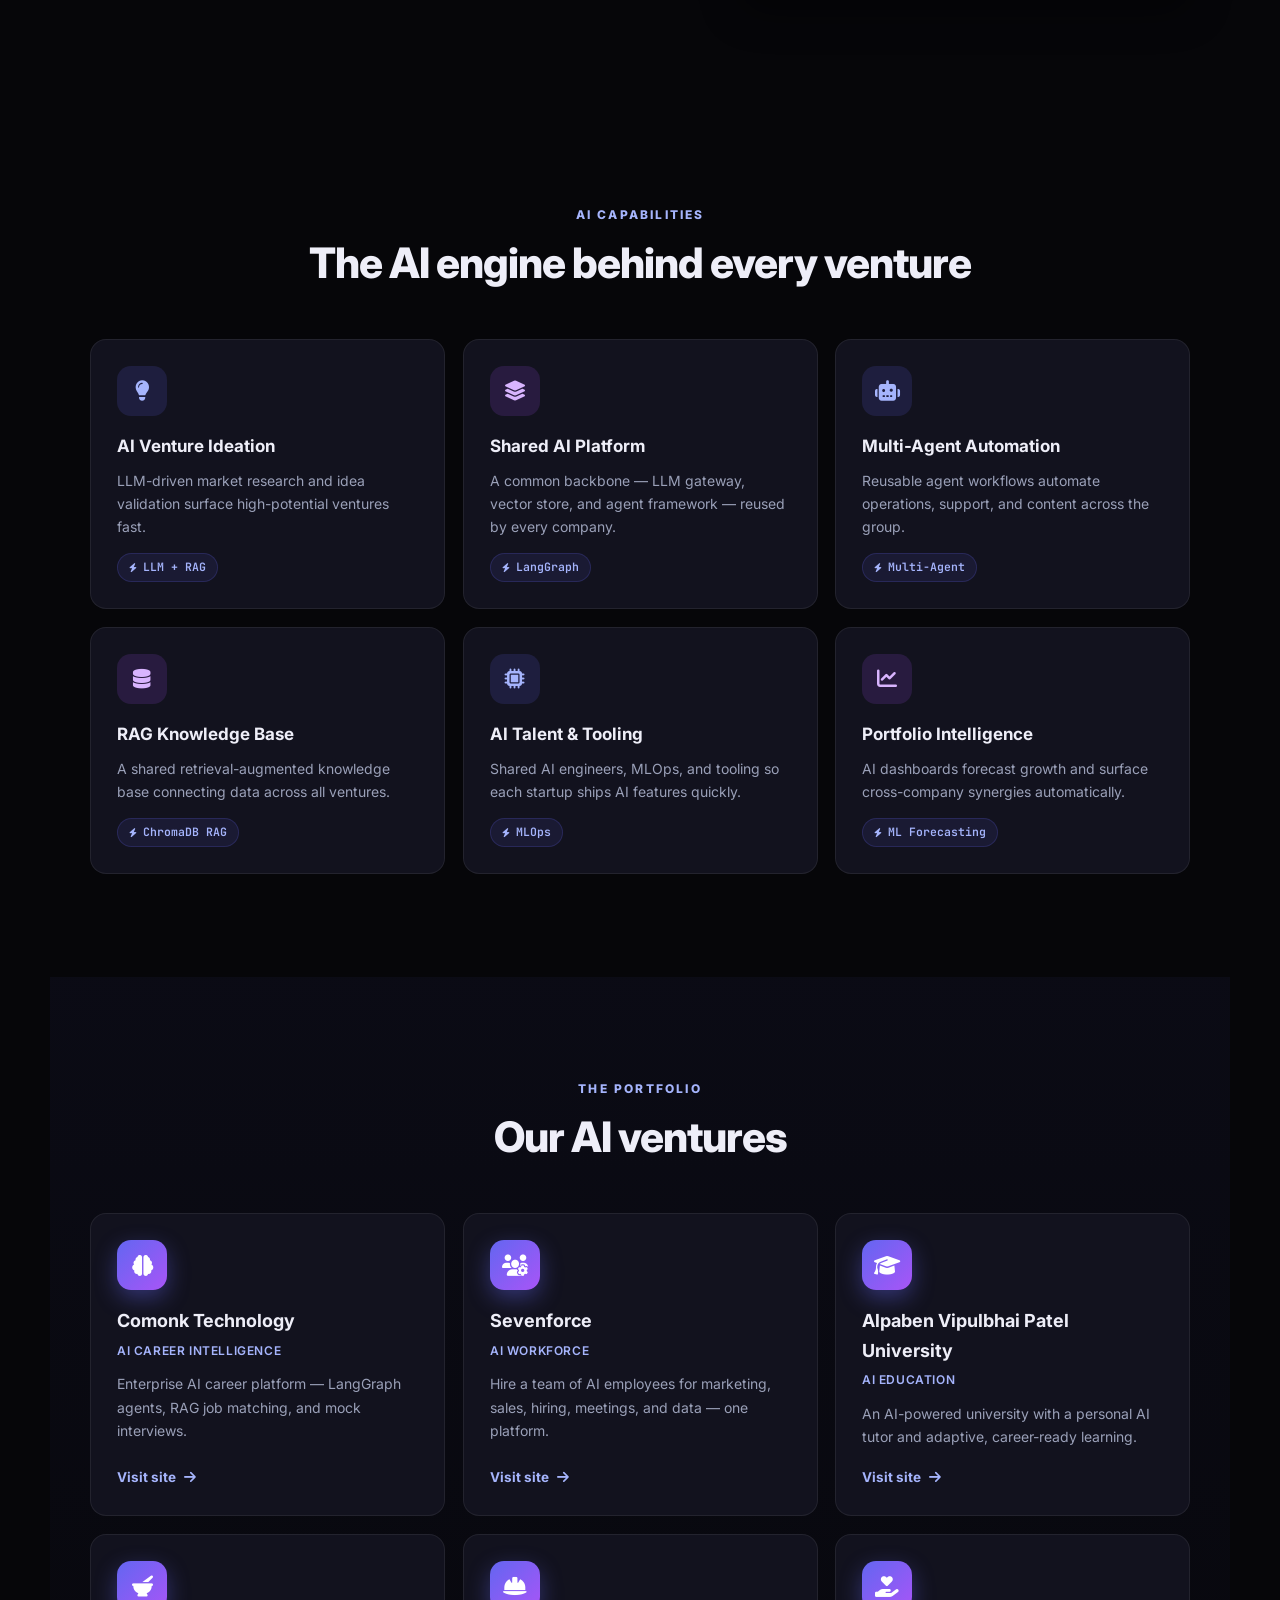
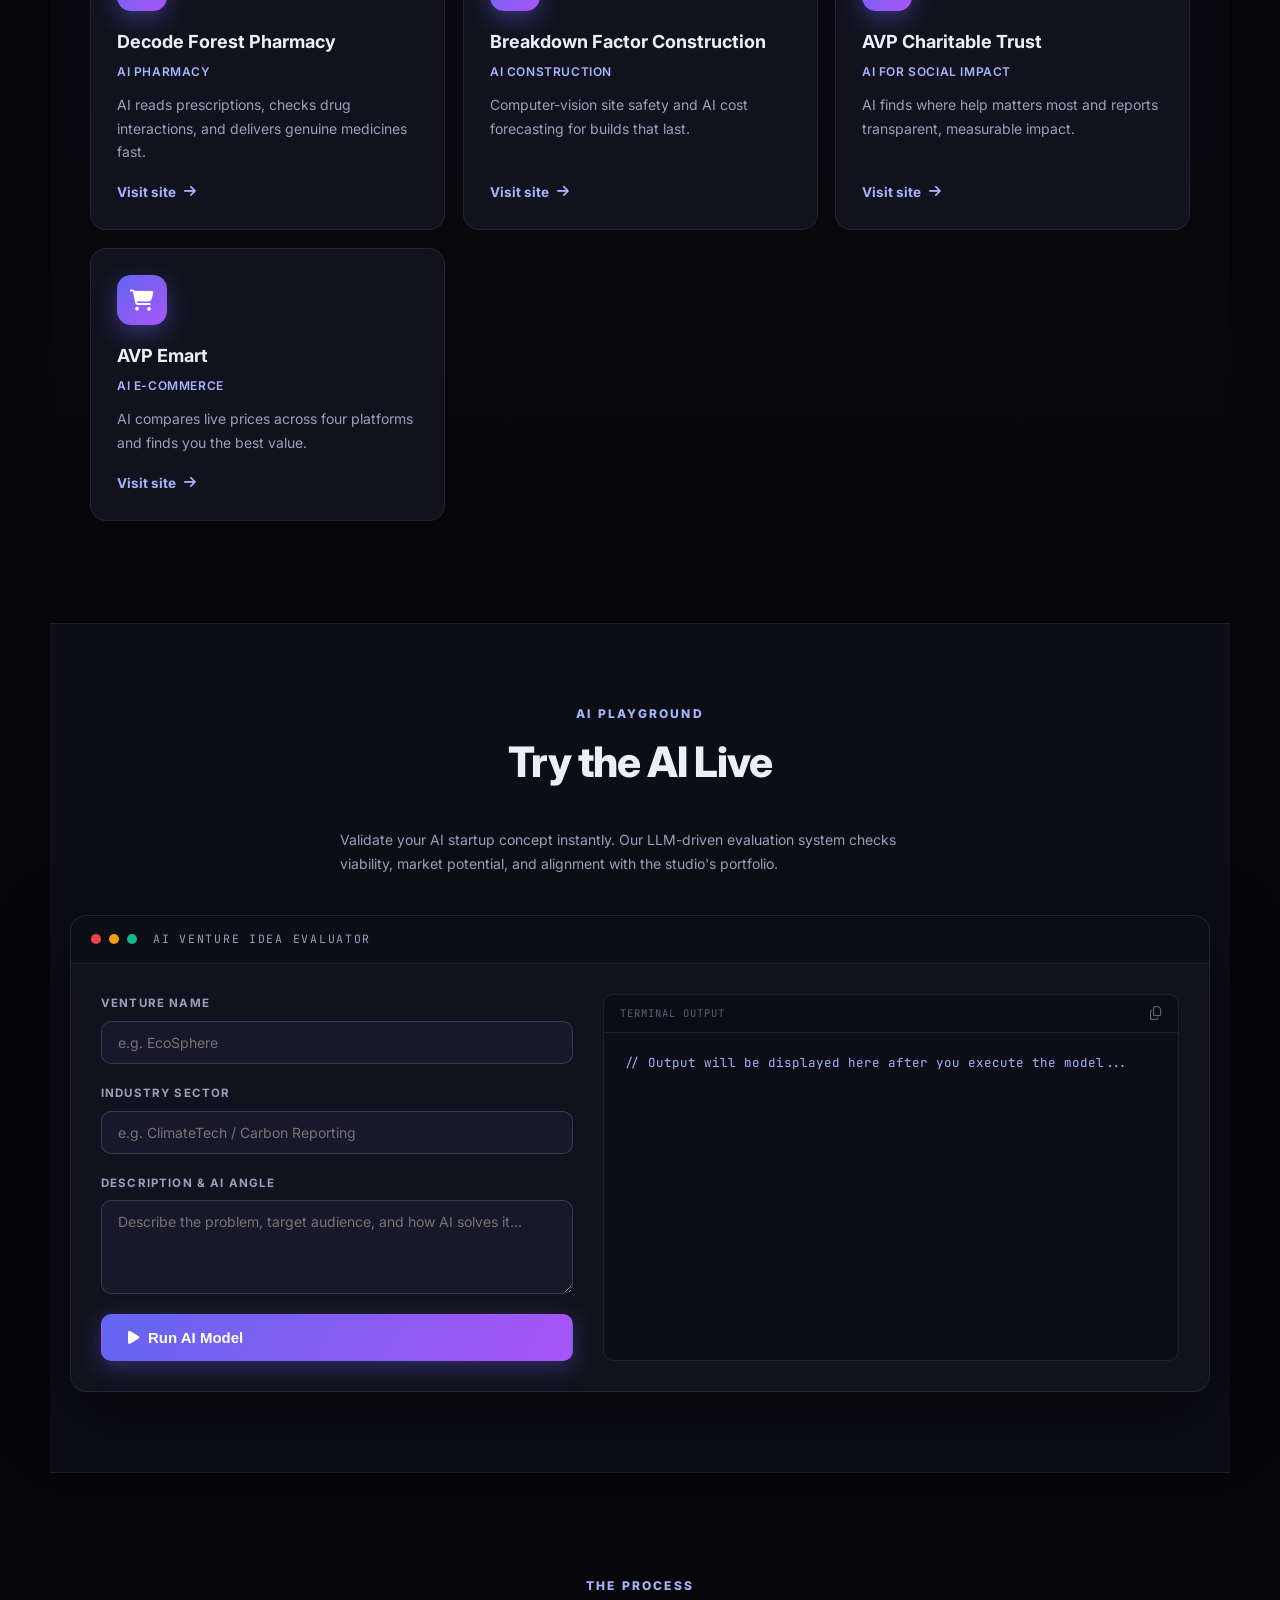
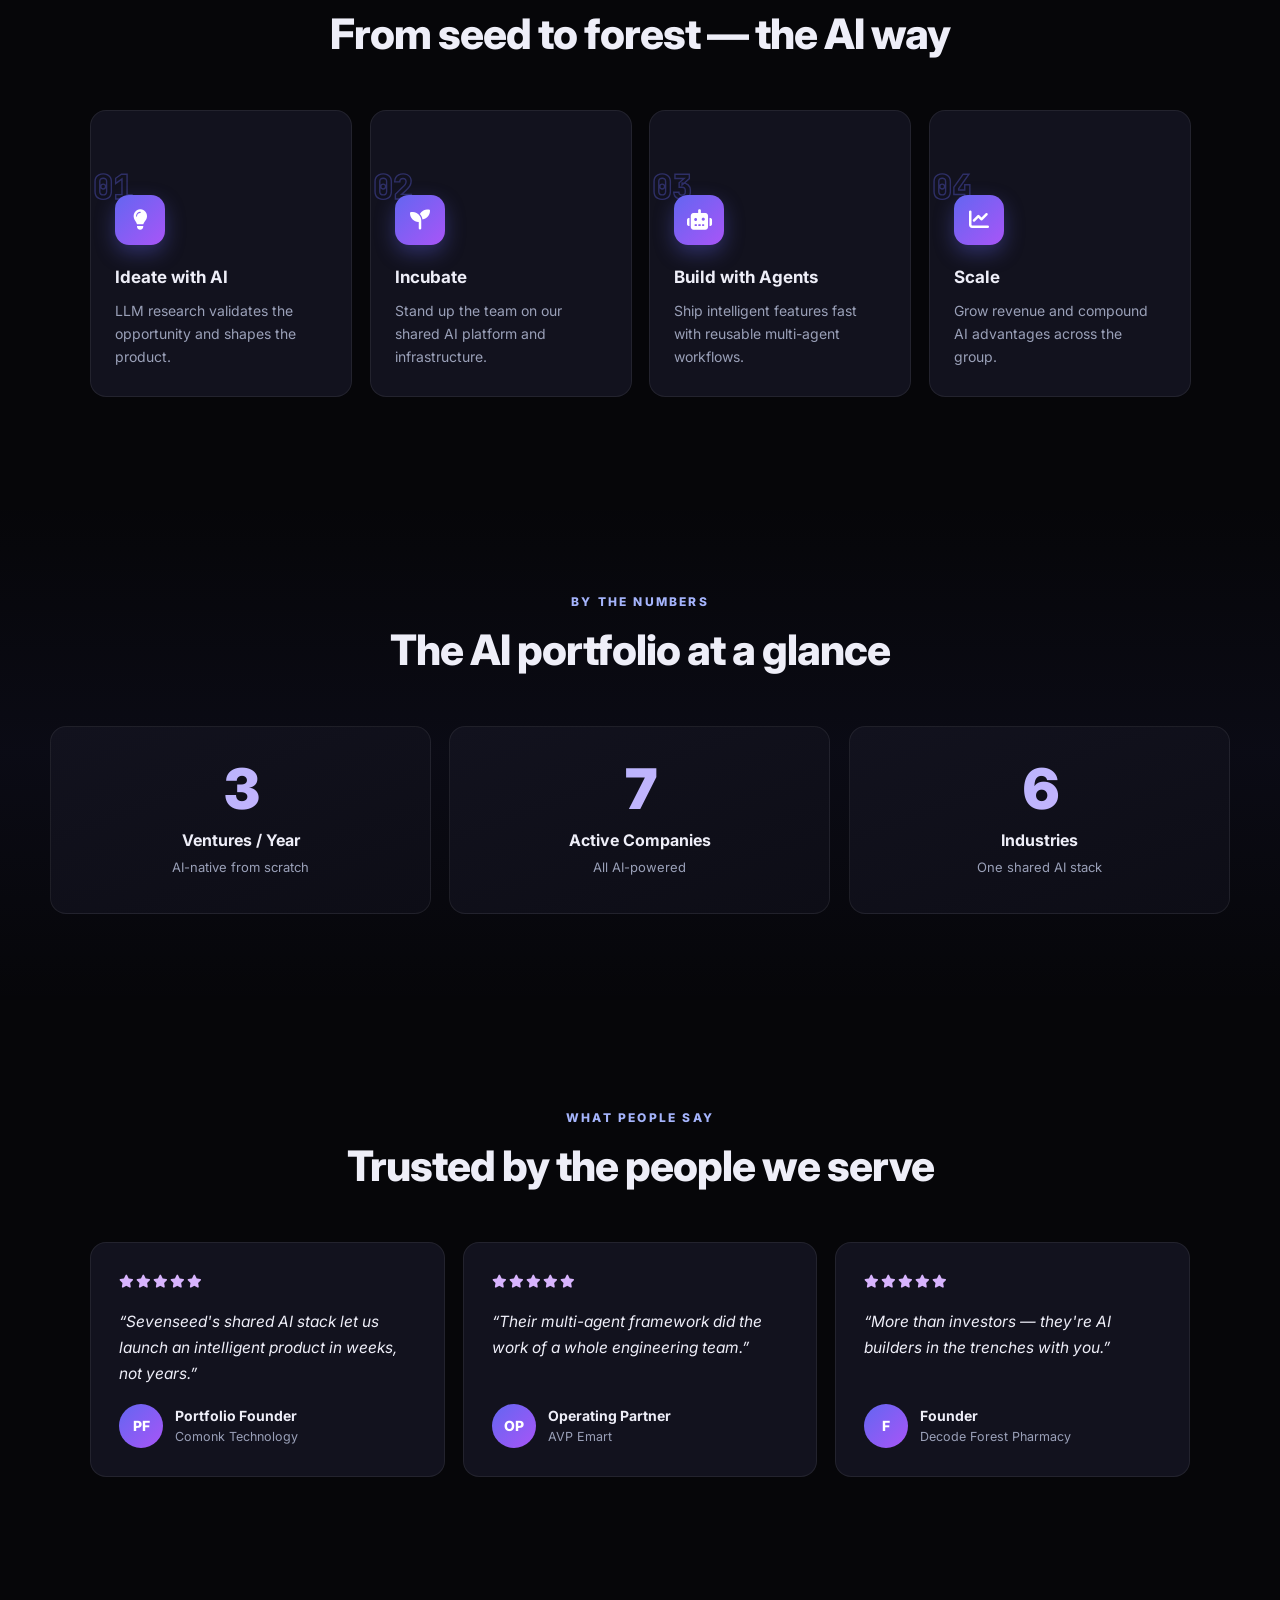
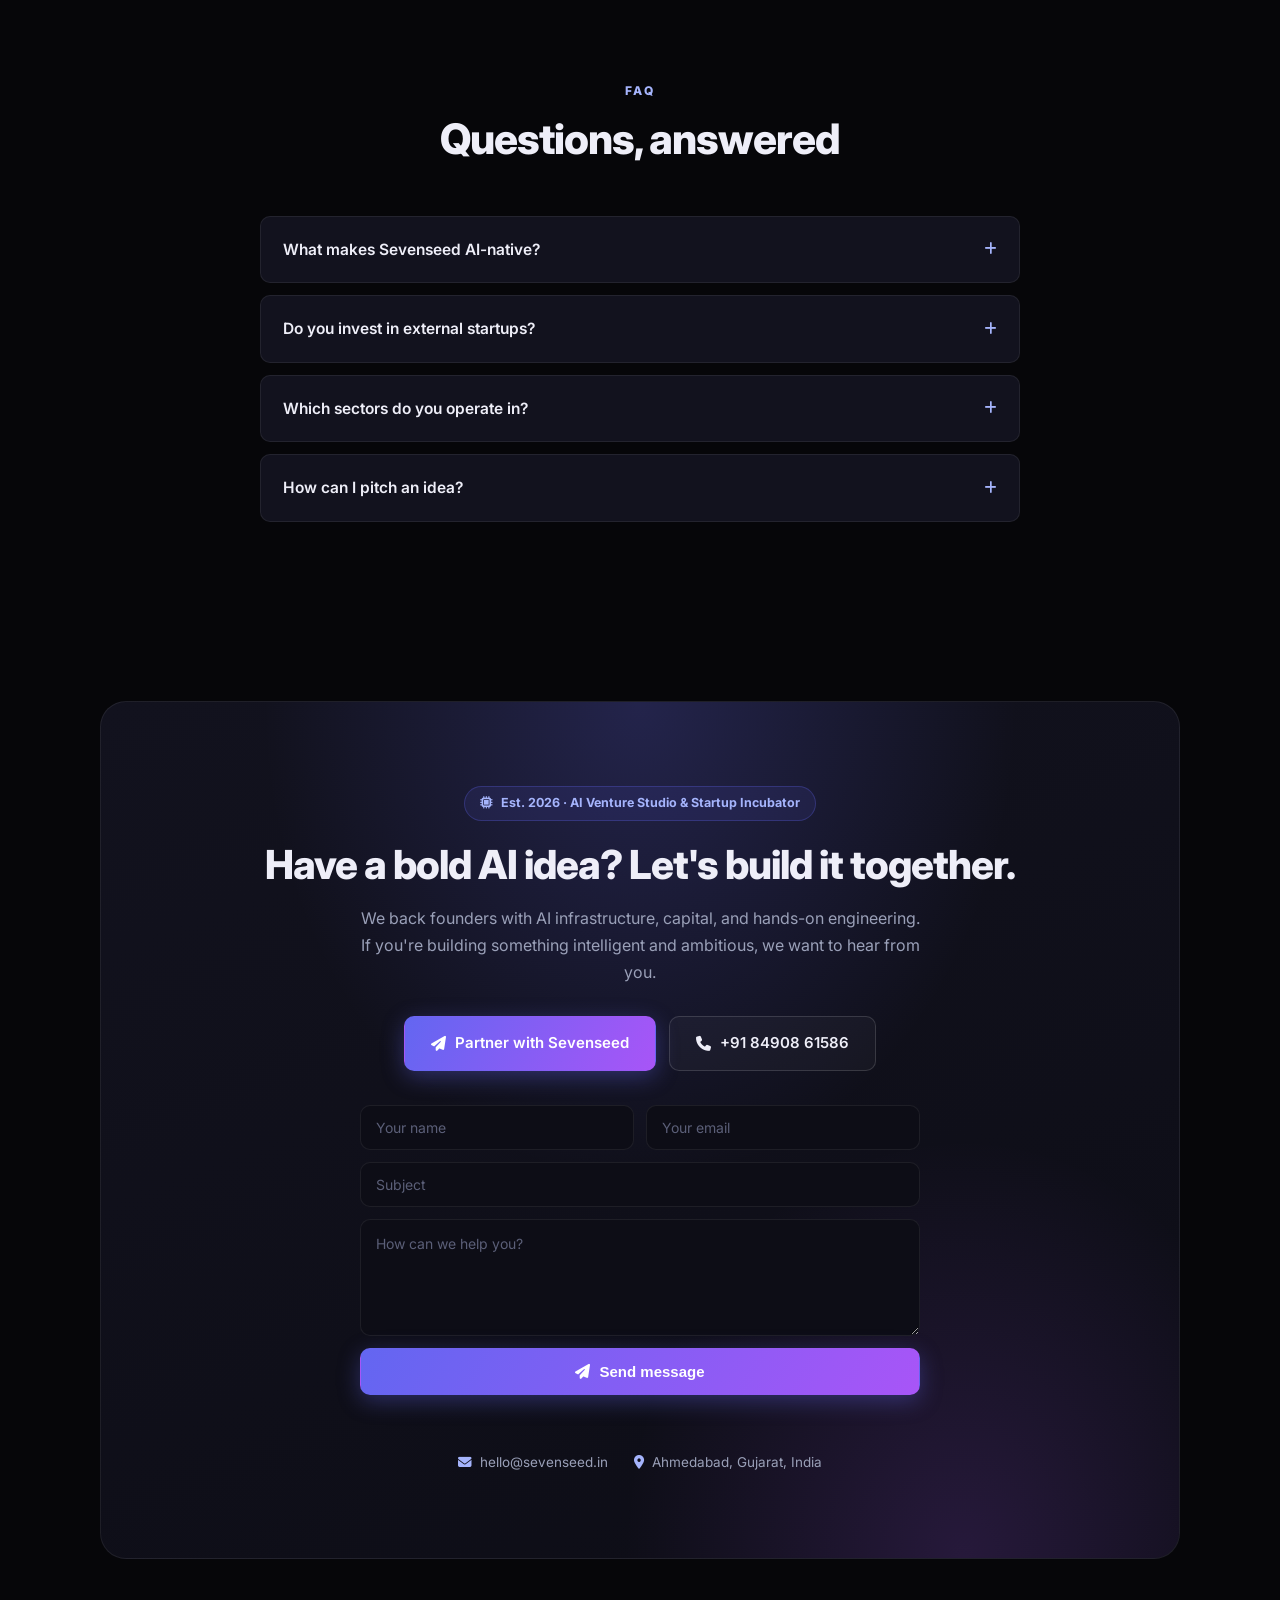
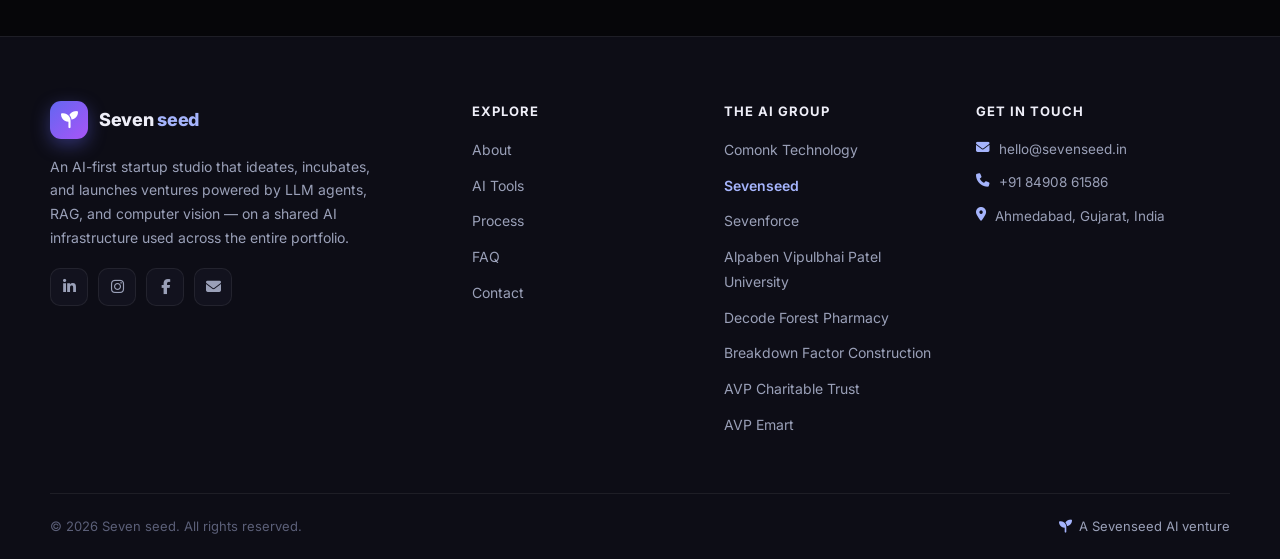
==== commit b33871c5: "Add Comonk marketing page, sync all sites from regenerated build Adds comonk/ (real content: applica" ====
--- a/index.html
+++ b/index.html
@@ -42,13 +42,14 @@
     <a href="#about">About</a>
     <a href="#services">AI Tools</a>
     <a href="#ventures">Ventures</a>
+    <a href="#sandbox">Live Demo</a>
     <a href="#process">Process</a>
     <a href="#testimonials">Reviews</a>
     <a href="#faq">FAQ</a>
     <a href="#contact">Contact</a>
   </div>
   <div class="nav-right">
-    
+    <a class="btn btn-ghost" href="http://localhost:8001/dashboard"><i class="fas fa-wand-magic-sparkles"></i> Launch App</a>
     <a class="btn btn-primary" href="#contact"><i class="fas fa-envelope"></i> Contact</a>
     <button class="hamburger" id="hamburger" aria-label="Menu"><i class="fas fa-bars"></i></button>
   </div>
@@ -131,13 +132,63 @@
   <div class="eyebrow center">THE PORTFOLIO</div>
   <h2 class="sec-title">Our AI ventures</h2>
   <div class="vent-grid">
-        <a class="vent-card glow reveal" href="https://comonk-ai.onrender.com" target="_blank" rel="noopener" data-tilt><div class="vent-top"><span class="vent-ic"><i class="fas fa-brain"></i></span><span class="vent-live"><i class="fas fa-circle"></i> Live</span></div><h4>Comonk Technology</h4><span class="vent-sector">AI Career Intelligence</span><p>Enterprise AI career platform — LangGraph agents, RAG job matching, and mock interviews.</p><span class="vent-go">Visit site <i class="fas fa-arrow-right"></i></span></a>
+        <a class="vent-card glow reveal" href="comonk/index.html" data-tilt><div class="vent-top"><span class="vent-ic"><i class="fas fa-brain"></i></span></div><h4>Comonk Technology</h4><span class="vent-sector">AI Career Intelligence</span><p>Enterprise AI career platform — LangGraph agents, RAG job matching, and mock interviews.</p><span class="vent-go">Visit site <i class="fas fa-arrow-right"></i></span></a>
         <a class="vent-card glow reveal" href="sevenforce/index.html" data-tilt><div class="vent-top"><span class="vent-ic"><i class="fas fa-users-gear"></i></span></div><h4>Sevenforce</h4><span class="vent-sector">AI Workforce</span><p>Hire a team of AI employees for marketing, sales, hiring, meetings, and data — one platform.</p><span class="vent-go">Visit site <i class="fas fa-arrow-right"></i></span></a>
         <a class="vent-card glow reveal" href="avpu/index.html" data-tilt><div class="vent-top"><span class="vent-ic"><i class="fas fa-graduation-cap"></i></span></div><h4>Alpaben Vipulbhai Patel University</h4><span class="vent-sector">AI Education</span><p>An AI-powered university with a personal AI tutor and adaptive, career-ready learning.</p><span class="vent-go">Visit site <i class="fas fa-arrow-right"></i></span></a>
         <a class="vent-card glow reveal" href="decode-forest-pharmacy/index.html" data-tilt><div class="vent-top"><span class="vent-ic"><i class="fas fa-mortar-pestle"></i></span></div><h4>Decode Forest Pharmacy</h4><span class="vent-sector">AI Pharmacy</span><p>AI reads prescriptions, checks drug interactions, and delivers genuine medicines fast.</p><span class="vent-go">Visit site <i class="fas fa-arrow-right"></i></span></a>
         <a class="vent-card glow reveal" href="breakdown-factor/index.html" data-tilt><div class="vent-top"><span class="vent-ic"><i class="fas fa-helmet-safety"></i></span></div><h4>Breakdown Factor Construction</h4><span class="vent-sector">AI Construction</span><p>Computer-vision site safety and AI cost forecasting for builds that last.</p><span class="vent-go">Visit site <i class="fas fa-arrow-right"></i></span></a>
         <a class="vent-card glow reveal" href="avp-charitable-trust/index.html" data-tilt><div class="vent-top"><span class="vent-ic"><i class="fas fa-hand-holding-heart"></i></span></div><h4>AVP Charitable Trust</h4><span class="vent-sector">AI for Social Impact</span><p>AI finds where help matters most and reports transparent, measurable impact.</p><span class="vent-go">Visit site <i class="fas fa-arrow-right"></i></span></a>
         <a class="vent-card glow reveal" href="avp-emart/index.html" data-tilt><div class="vent-top"><span class="vent-ic"><i class="fas fa-cart-shopping"></i></span></div><h4>AVP Emart</h4><span class="vent-sector">AI E-Commerce</span><p>AI compares live prices across four platforms and finds you the best value.</p><span class="vent-go">Visit site <i class="fas fa-arrow-right"></i></span></a>
+  </div>
+</section>
+
+
+<section class="section sandbox-sec" id="sandbox">
+  <div class="eyebrow center">AI PLAYGROUND</div>
+  <h2 class="sec-title">Try the AI Live</h2>
+  <p class="sandbox-subtitle center">Validate your AI startup concept instantly. Our LLM-driven evaluation system checks viability, market potential, and alignment with the studio's portfolio.</p>
+  
+  <div class="sandbox-container reveal">
+    <div class="sandbox-card glow">
+      <div class="sandbox-card-header">
+        <div class="sandbox-dot red"></div>
+        <div class="sandbox-dot yellow"></div>
+        <div class="sandbox-dot green"></div>
+        <span class="sandbox-card-title">AI Venture Idea Evaluator</span>
+      </div>
+      <div class="sandbox-card-body">
+        <form class="sandbox-form" id="sandboxForm" data-endpoint="http://localhost:8001/api/tools/evaluate">
+          
+        <div class="sandbox-field">
+          <label for="sb-name">Venture Name</label>
+          <input type="text" id="sb-name" placeholder="e.g. EcoSphere" required>
+        </div>
+        <div class="sandbox-field">
+          <label for="sb-sector">Industry Sector</label>
+          <input type="text" id="sb-sector" placeholder="e.g. ClimateTech / Carbon Reporting" required>
+        </div>
+        <div class="sandbox-field">
+          <label for="sb-description">Description & AI Angle</label>
+          <textarea id="sb-description" rows="4" placeholder="Describe the problem, target audience, and how AI solves it..." required></textarea>
+        </div>
+        
+          <button type="submit" class="btn btn-primary lg" id="sandboxBtn">
+            <i class="fas fa-play"></i> Run AI Model
+          </button>
+        </form>
+        <div class="sandbox-result">
+          <div class="sandbox-result-header">
+            <span>Terminal Output</span>
+            <button class="sandbox-copy-btn" id="sandboxCopy" type="button" aria-label="Copy output">
+              <i class="far fa-copy"></i>
+            </button>
+          </div>
+          <div class="sandbox-pre-wrap">
+            <pre class="sandbox-pre" id="sandboxOutput">// Output will be displayed here after you execute the model...</pre>
+          </div>
+        </div>
+      </div>
+    </div>
   </div>
 </section>
 
@@ -240,7 +291,7 @@
     <div class="foot-col">
       <h5>The AI Group</h5>
       <ul>
-          <li><a href="https://comonk-ai.onrender.com" target="_blank" rel="noopener">Comonk Technology</a></li>
+          <li><a href="comonk/index.html">Comonk Technology</a></li>
           <li><span class="foot-current">Sevenseed</span></li>
           <li><a href="sevenforce/index.html">Sevenforce</a></li>
           <li><a href="avpu/index.html">Alpaben Vipulbhai Patel University</a></li>
--- a/style.css
+++ b/style.css
@@ -297,3 +297,137 @@
   .foot-bottom{justify-content:center;text-align:center}
   .btn.lg{padding:13px 20px}
 }
+
+/* AI Sandbox Styling */
+.sandbox-sec {
+  background: var(--bg-1);
+  border-top: 1px solid var(--border);
+  border-bottom: 1px solid var(--border);
+  padding: 80px 0;
+}
+.sandbox-subtitle {
+  max-width: 600px;
+  margin: -10px auto 40px;
+  color: var(--text-2);
+  font-size: 14px;
+}
+.sandbox-container {
+  max-width: var(--maxw);
+  margin: 0 auto;
+  padding: 0 20px;
+}
+.sandbox-card {
+  background: var(--bg-2);
+  border: 1px solid var(--border);
+  border-radius: var(--radius);
+  box-shadow: var(--shadow-lg);
+  overflow: hidden;
+}
+.sandbox-card-header {
+  background: rgba(0,0,0,.25);
+  border-bottom: 1px solid var(--border);
+  padding: 14px 20px;
+  display: flex;
+  align-items: center;
+  gap: 8px;
+}
+.sandbox-dot {
+  width: 10px;
+  height: 10px;
+  border-radius: 50%;
+}
+.sandbox-dot.red { background: #ef4444; }
+.sandbox-dot.yellow { background: #f59e0b; }
+.sandbox-dot.green { background: #10b981; }
+.sandbox-card-title {
+  font-family: 'JetBrains Mono', monospace;
+  font-size: 11.5px;
+  color: var(--text-2);
+  margin-left: 8px;
+  text-transform: uppercase;
+  letter-spacing: .15em;
+}
+.sandbox-card-body {
+  padding: 30px;
+  display: grid;
+  grid-template-columns: 4.5fr 5.5fr;
+  gap: 30px;
+}
+@media (max-width: 860px) {
+  .sandbox-card-body { grid-template-columns: 1fr; }
+}
+.sandbox-form {
+  display: flex;
+  flex-direction: column;
+  gap: 20px;
+}
+.sandbox-field {
+  display: flex;
+  flex-direction: column;
+  gap: 8px;
+}
+.sandbox-field label {
+  font-size: 11.5px;
+  font-weight: 700;
+  text-transform: uppercase;
+  color: var(--text-2);
+  letter-spacing: .1em;
+}
+.sandbox-field input, .sandbox-field textarea, .sandbox-field select {
+  background: var(--bg-3);
+  border: 1px solid var(--border-hi);
+  color: var(--text);
+  padding: 12px 16px;
+  border-radius: var(--radius-sm);
+  font-family: inherit;
+  font-size: 14px;
+  transition: all var(--t);
+  outline: none;
+}
+.sandbox-field input:focus, .sandbox-field textarea:focus, .sandbox-field select:focus {
+  border-color: var(--primary);
+  box-shadow: 0 0 0 2px rgba(var(--primary-rgb),.15);
+}
+.sandbox-result {
+  display: flex;
+  flex-direction: column;
+  border: 1px solid var(--border);
+  background: rgba(0,0,0,.2);
+  border-radius: var(--radius-sm);
+  overflow: hidden;
+}
+.sandbox-result-header {
+  background: rgba(0,0,0,.15);
+  border-bottom: 1px solid var(--border);
+  padding: 10px 16px;
+  display: flex;
+  justify-content: space-between;
+  align-items: center;
+  font-family: 'JetBrains Mono', monospace;
+  font-size: 10.5px;
+  color: var(--text-3);
+  text-transform: uppercase;
+  letter-spacing: .1em;
+}
+.sandbox-copy-btn {
+  background: transparent;
+  border: none;
+  color: var(--text-3);
+  cursor: pointer;
+  transition: color var(--t);
+}
+.sandbox-copy-btn:hover { color: var(--text-2); }
+.sandbox-pre-wrap {
+  padding: 20px;
+  flex: 1;
+  overflow-y: auto;
+  max-height: 380px;
+  min-height: 200px;
+}
+.sandbox-pre {
+  font-family: 'JetBrains Mono', monospace;
+  font-size: 12.5px;
+  color: var(--primary-l);
+  white-space: pre-wrap;
+  word-break: break-all;
+}
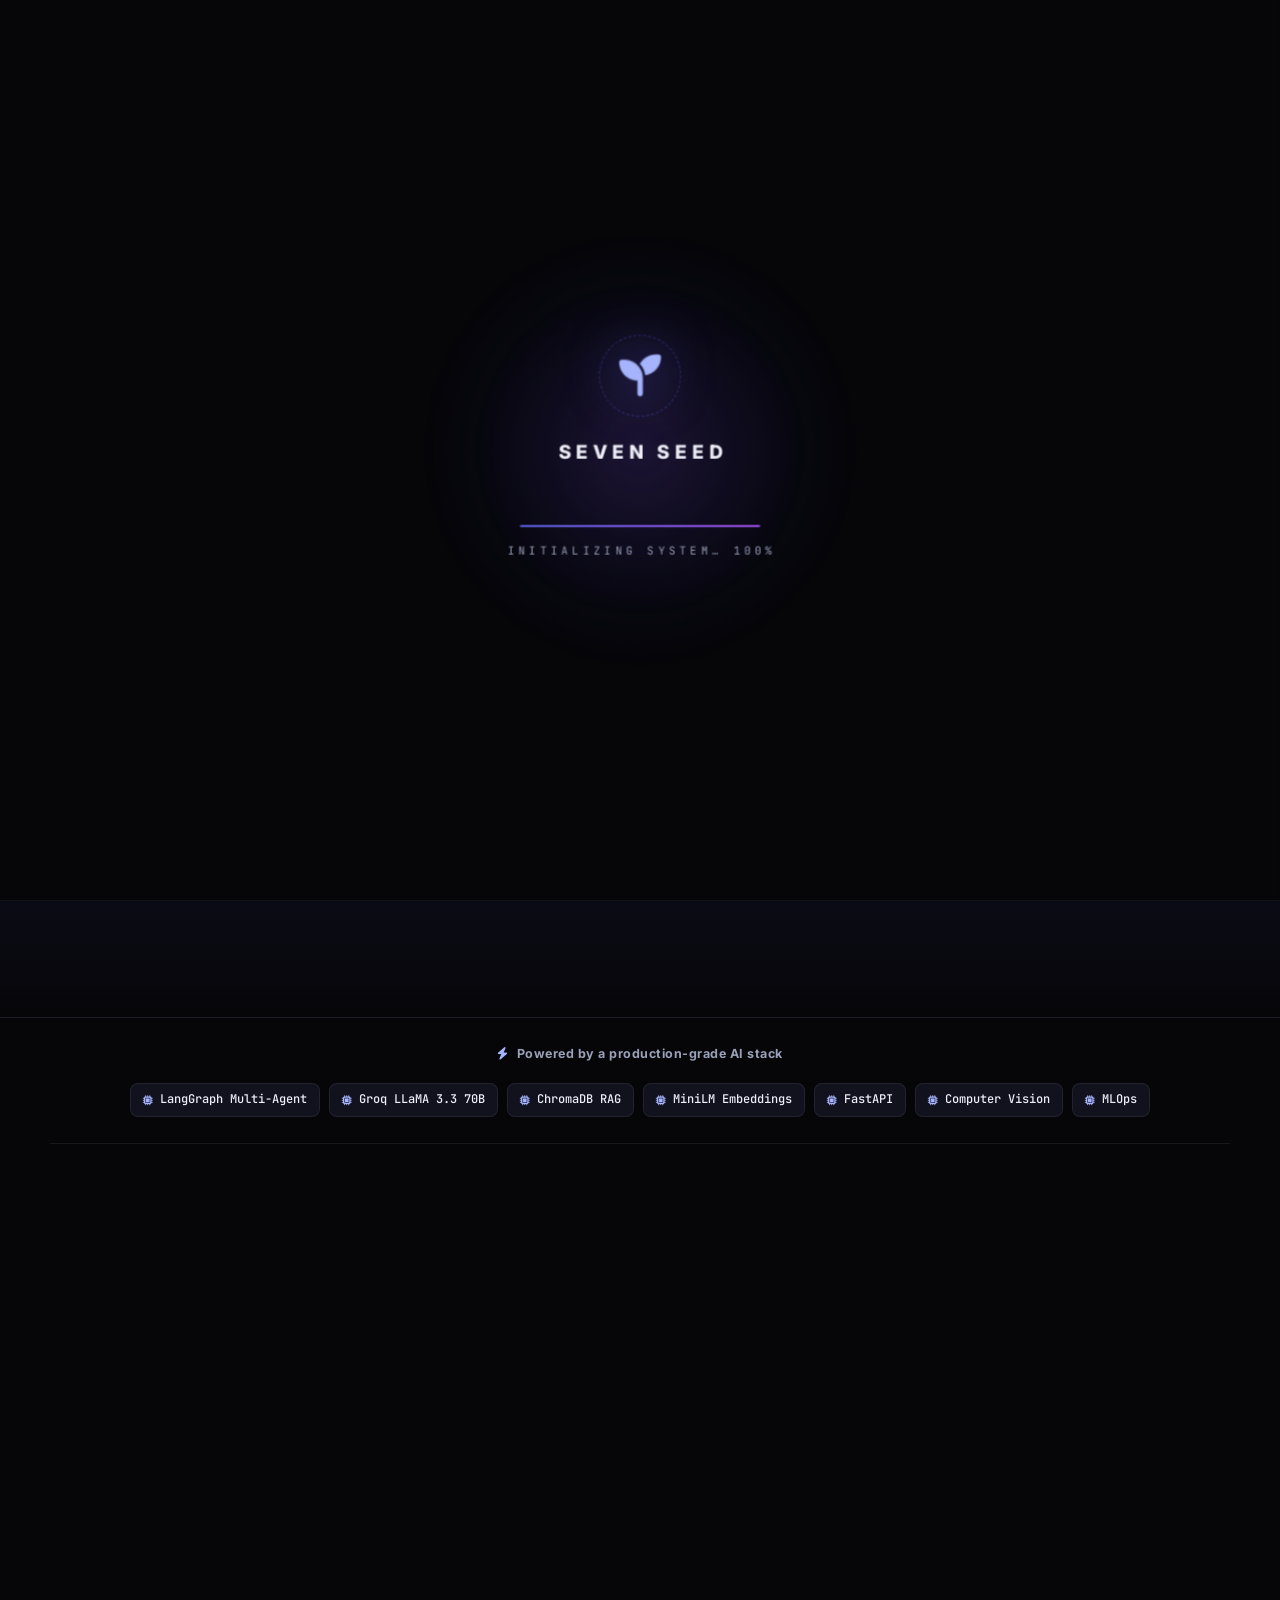
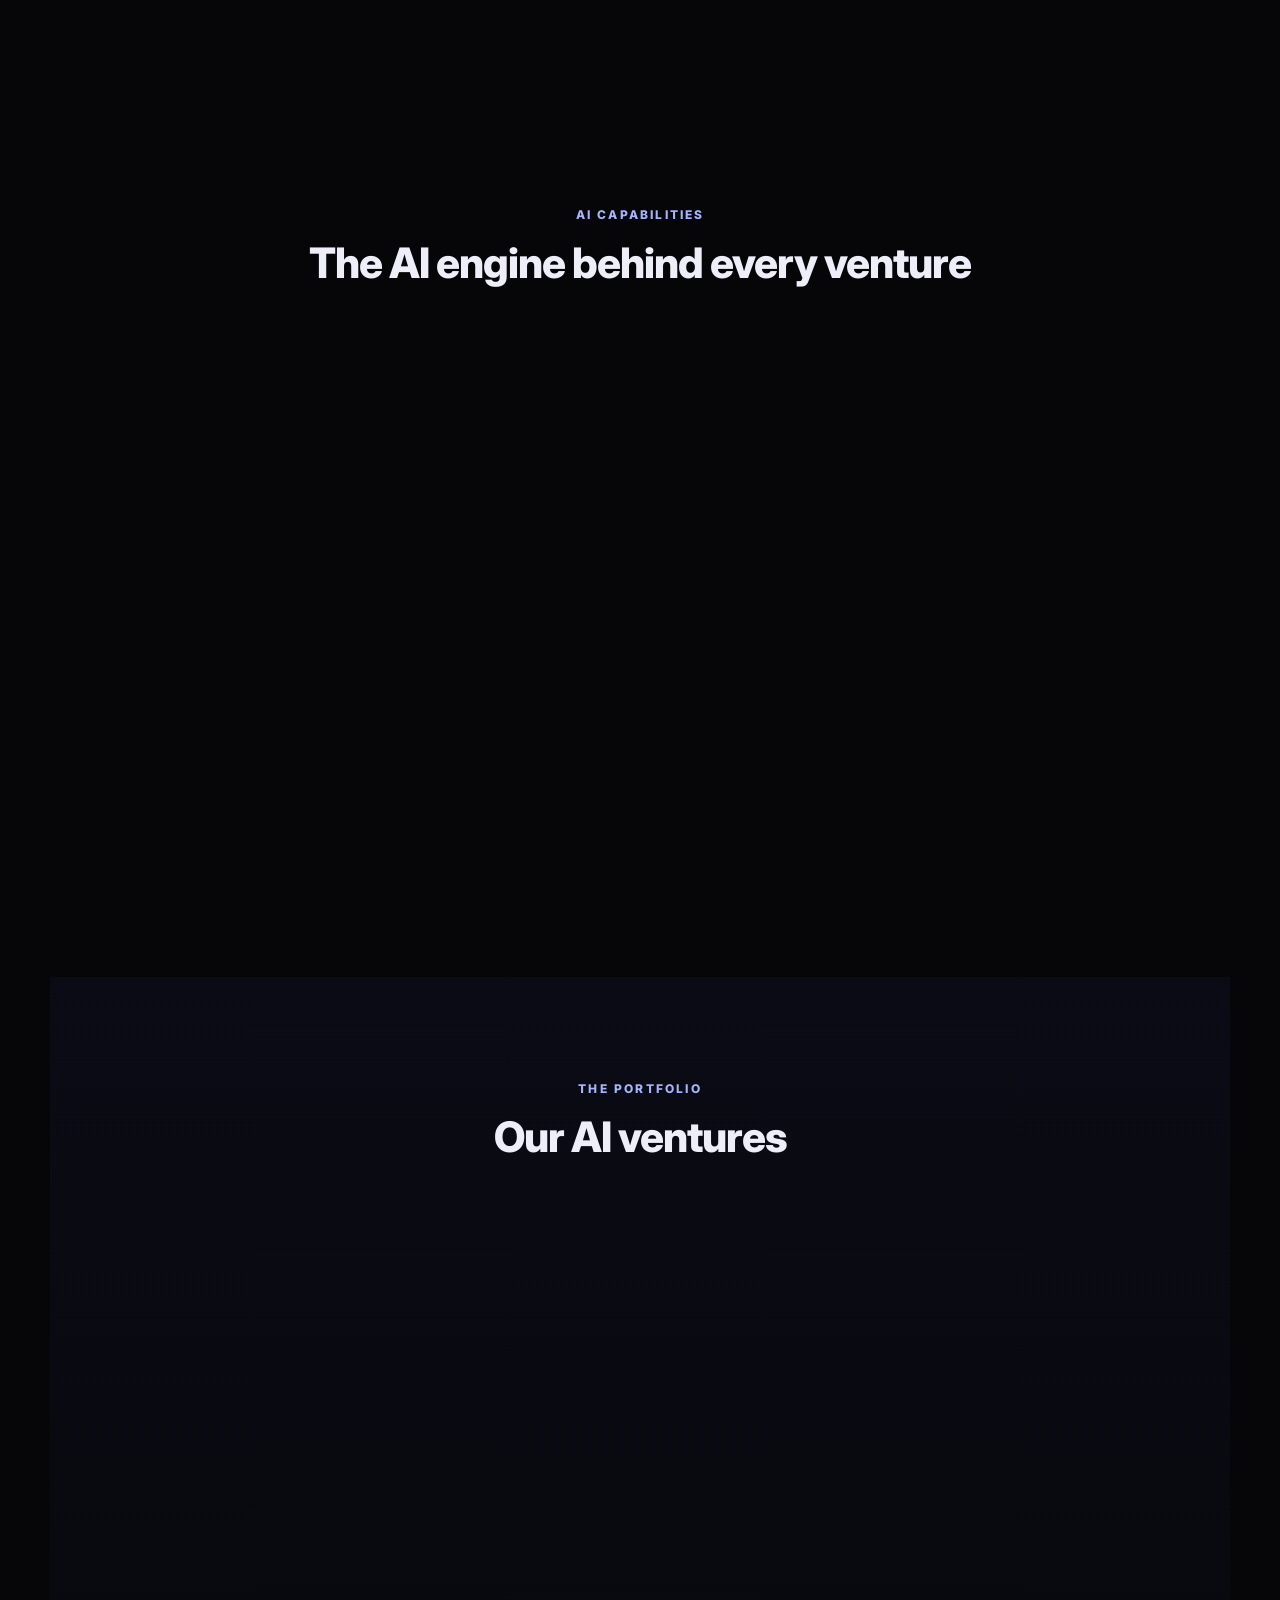
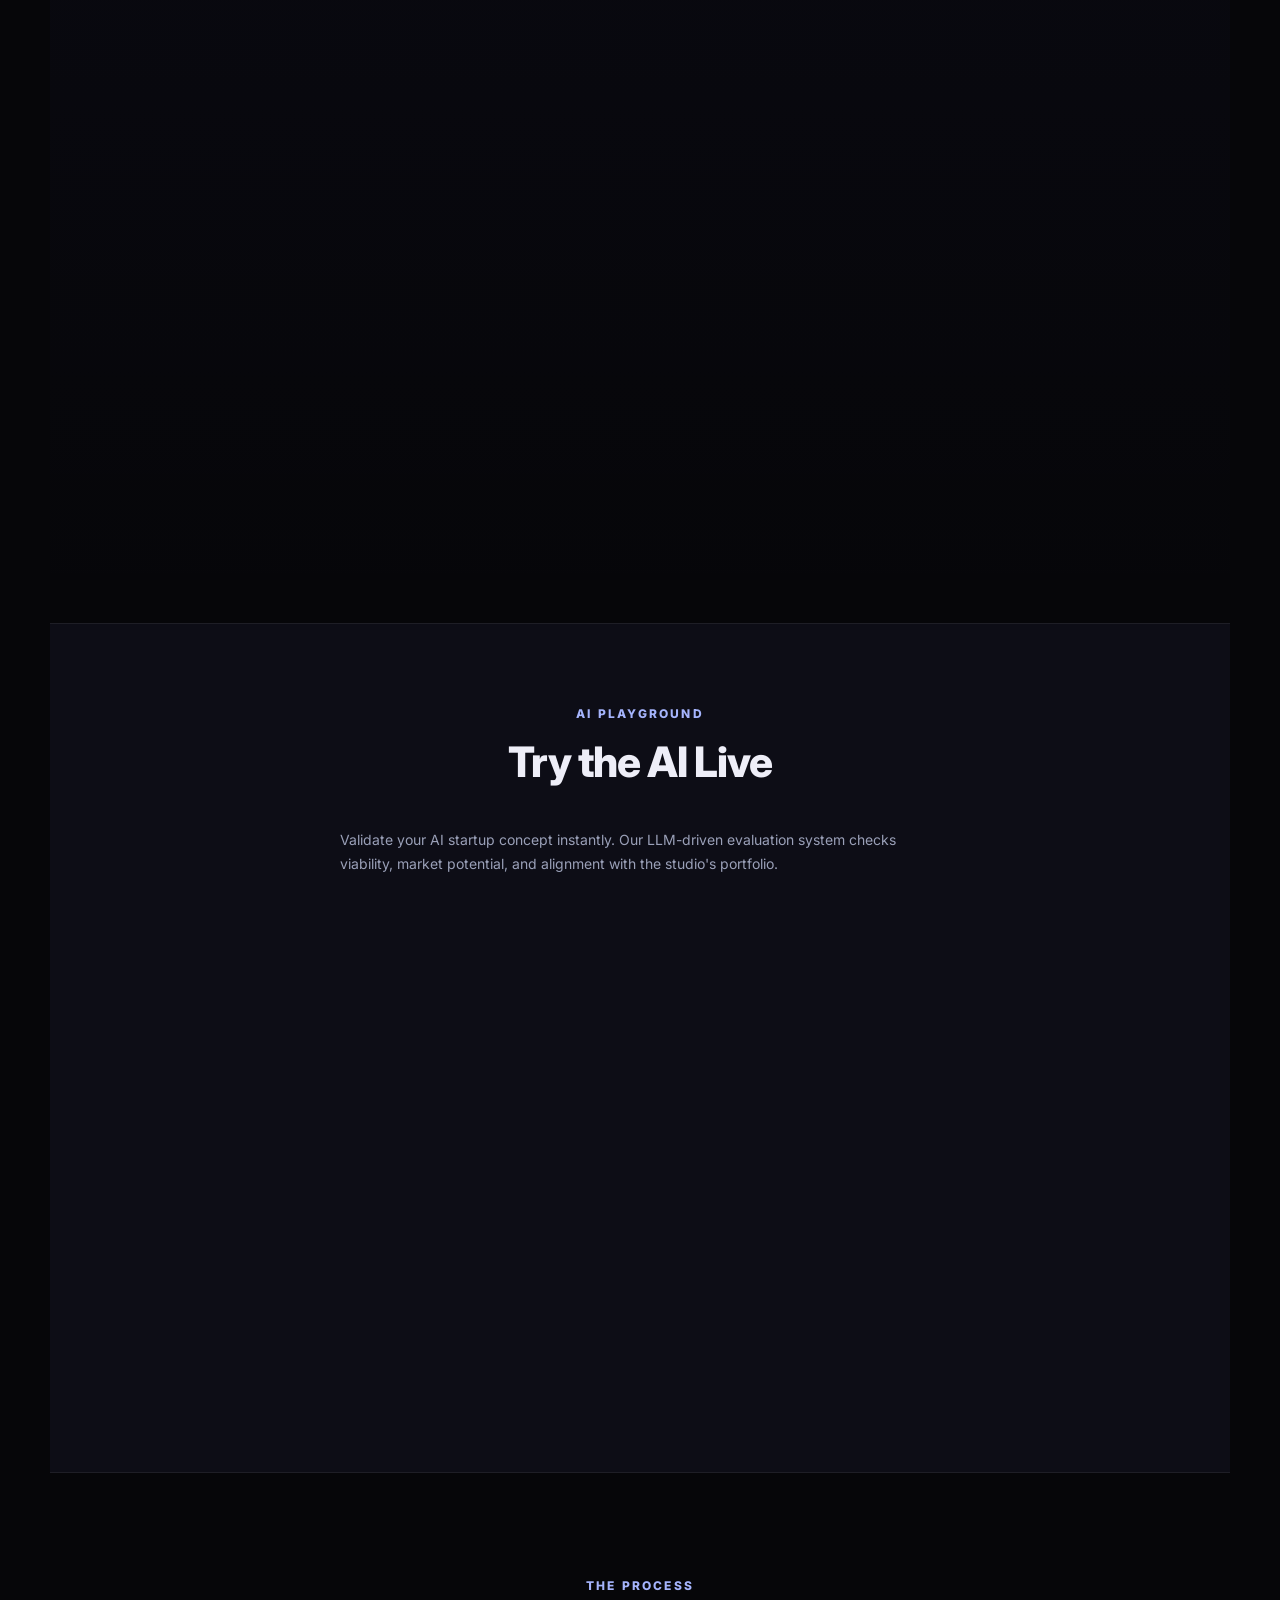
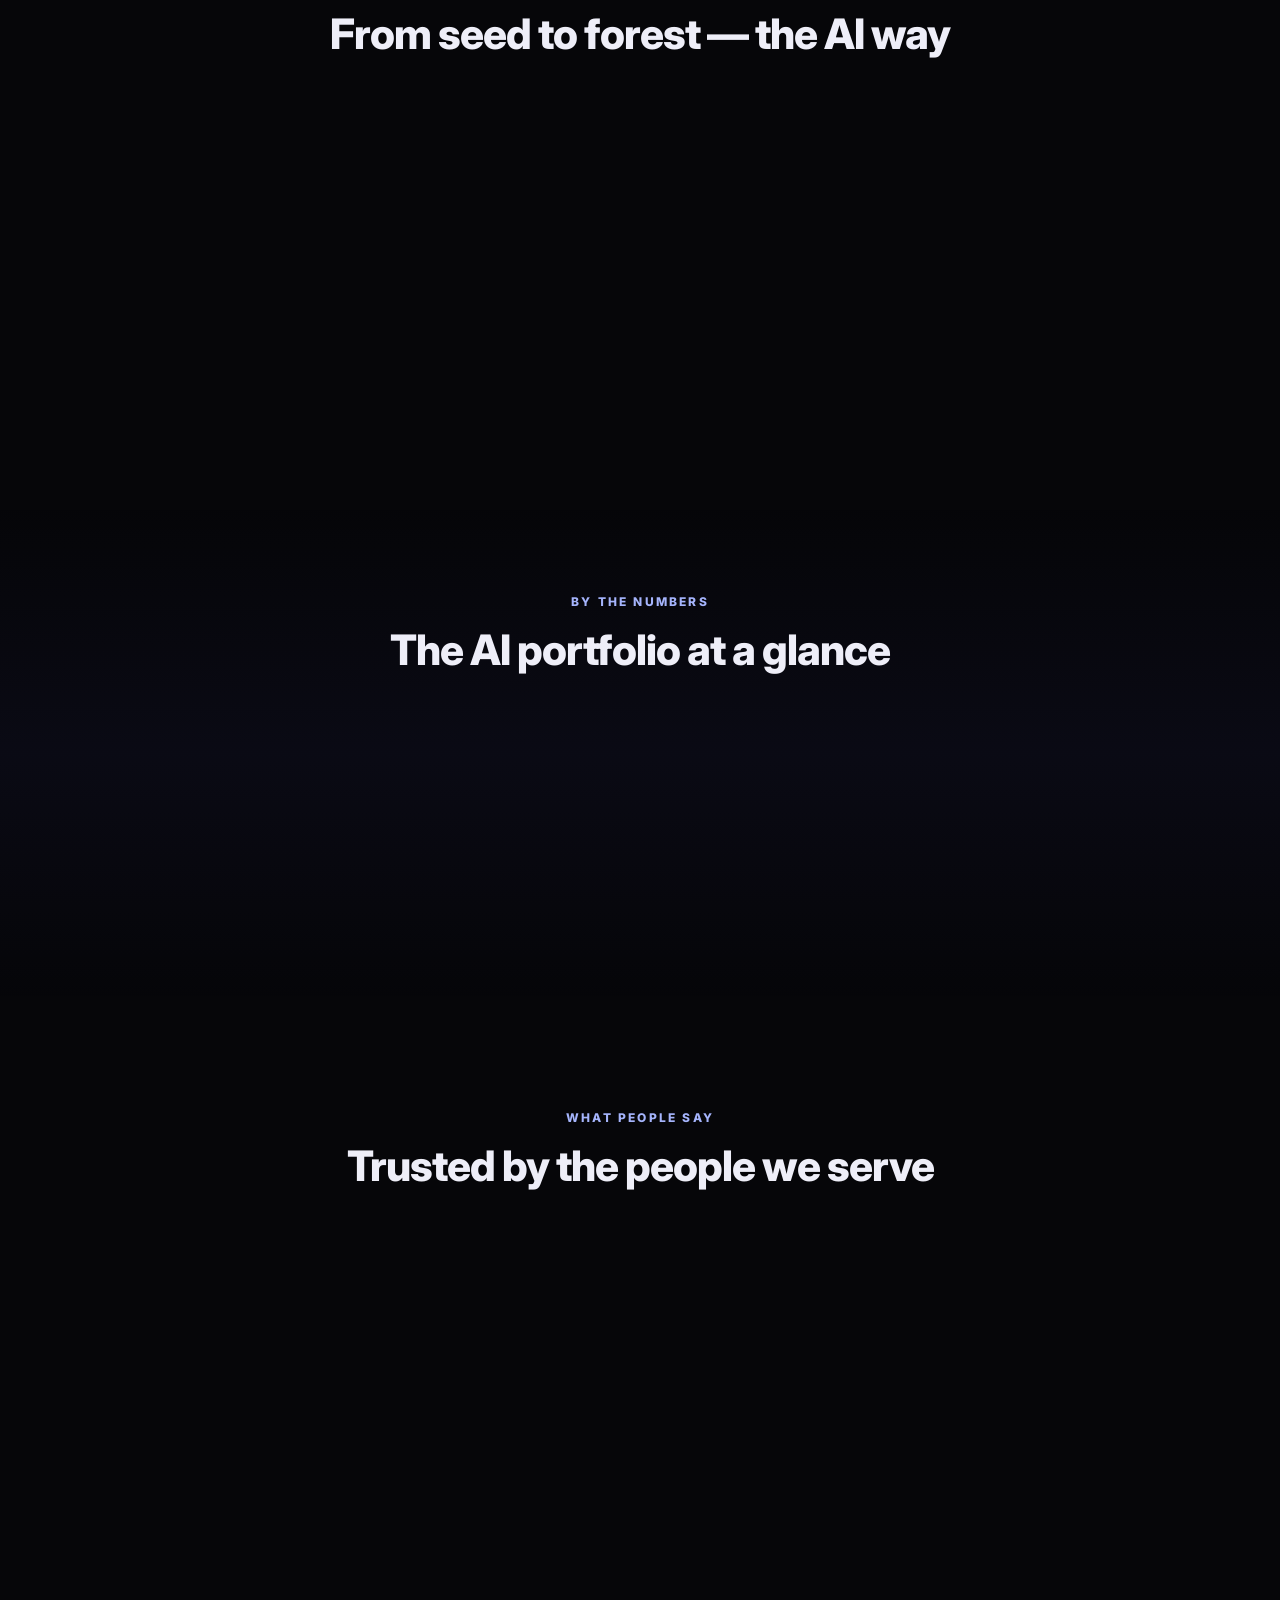
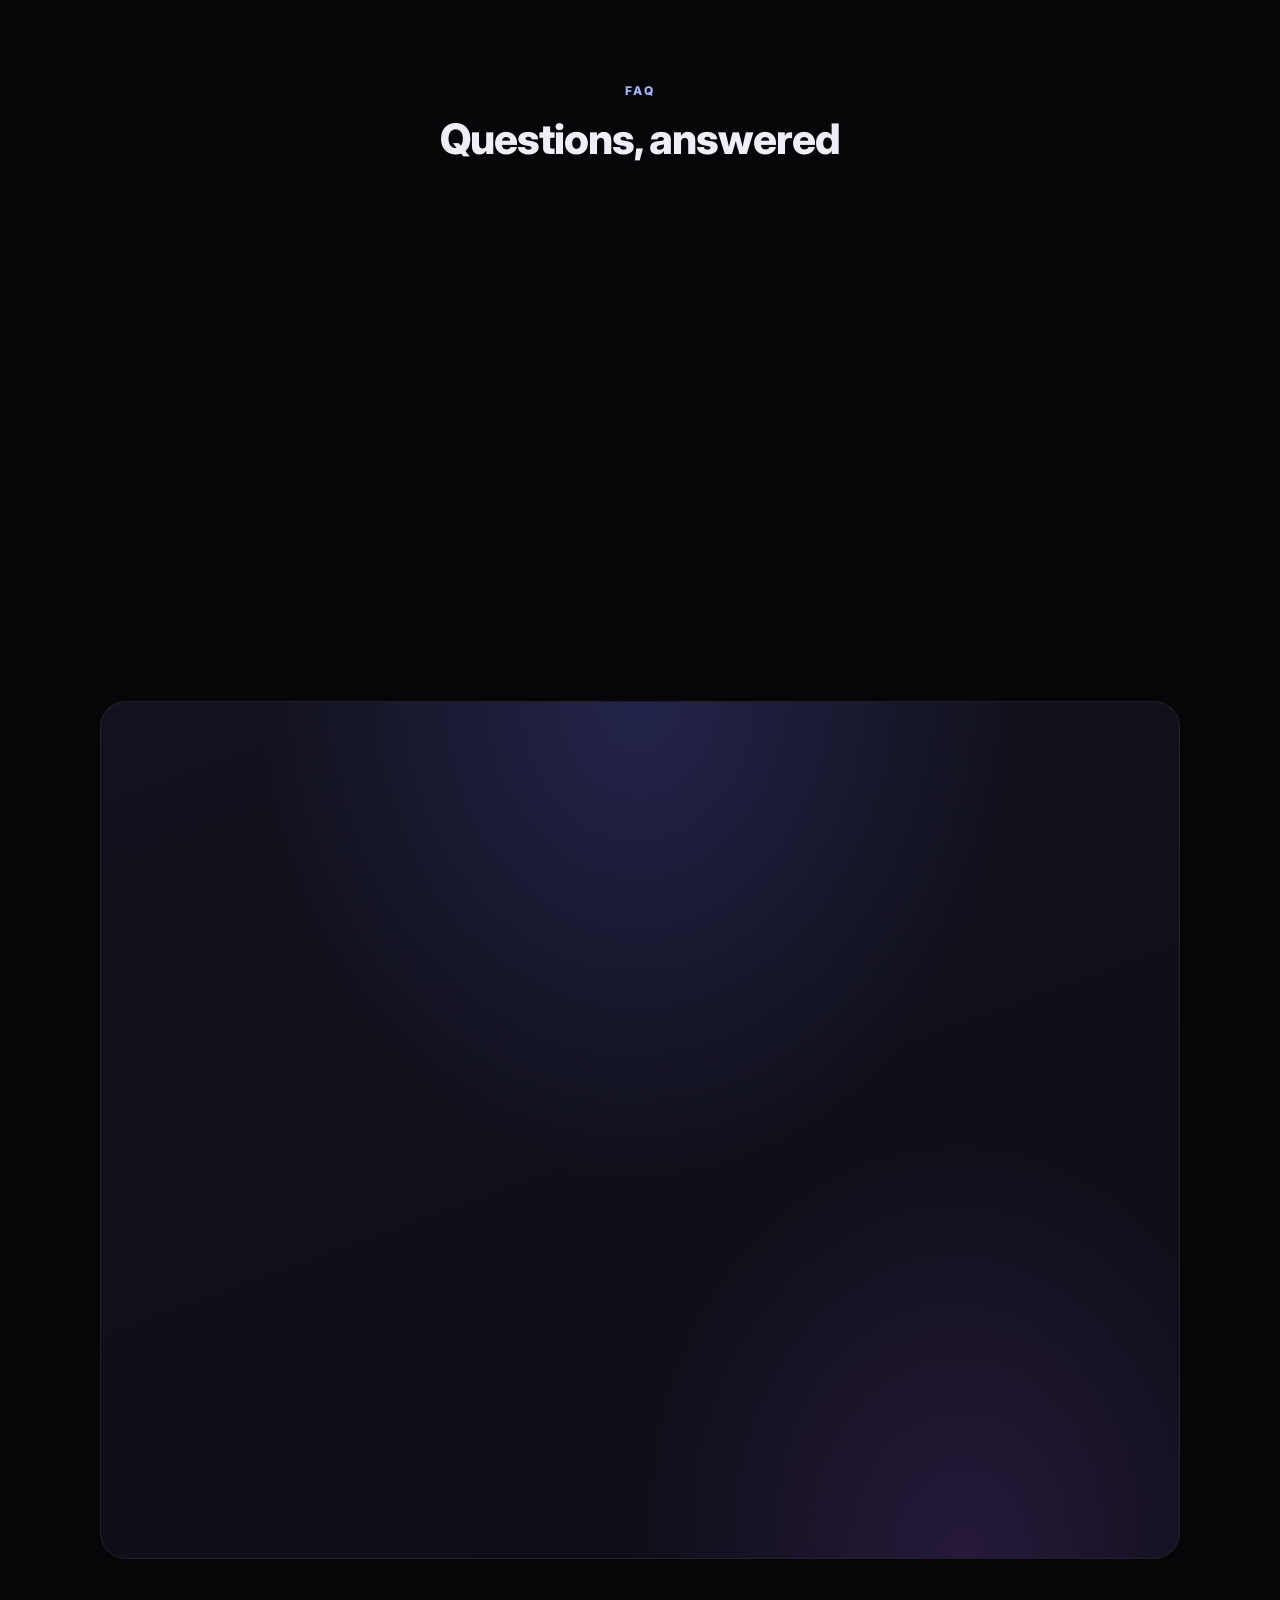
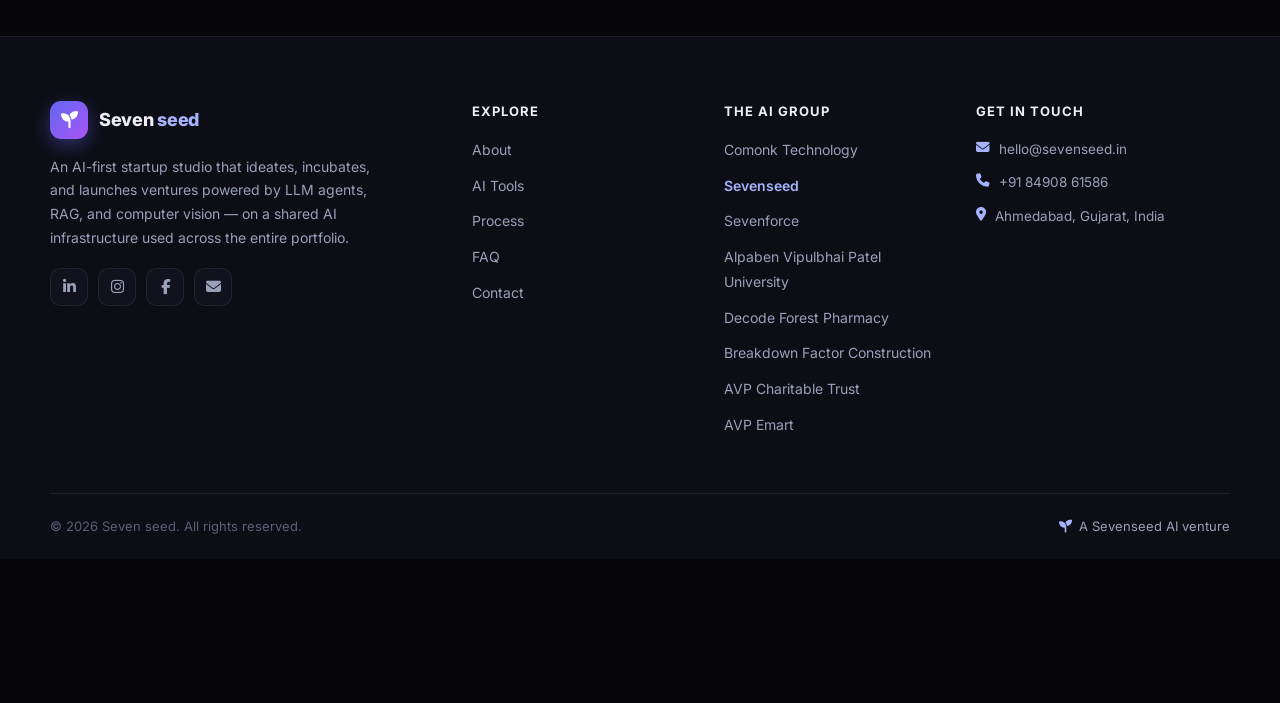
==== commit 7fb5e77a: "Update all 8 AI startup portfolio sites - Sevenseed group" ====
--- a/index.html
+++ b/index.html
@@ -1,321 +1 @@
-<!DOCTYPE html>
-<html lang="en">
-<head>
-  <meta charset="UTF-8">
-  <meta name="viewport" content="width=device-width, initial-scale=1.0">
-  <title>Seven seed — AI Venture Studio & Startup Incubator</title>
-  <meta name="description" content="An AI-first startup studio that ideates, incubates, and launches ventures powered by LLM agents, RAG, and computer vision — on a shared AI infrastructure used across the entire portfolio.">
-  <link rel="icon" href="data:image/svg+xml,%3Csvg xmlns='http://www.w3.org/2000/svg' viewBox='0 0 100 100'%3E%3Ctext y='.9em' font-size='88'%3E🌱%3C/text%3E%3C/svg%3E">
-  <link rel="preconnect" href="https://fonts.googleapis.com">
-  <link rel="preconnect" href="https://fonts.gstatic.com" crossorigin>
-  <link href="https://fonts.googleapis.com/css2?family=Inter:wght@300;400;500;600;700;800;900&family=JetBrains+Mono:wght@400;500;600&display=swap" rel="stylesheet">
-  <link rel="stylesheet" href="https://cdnjs.cloudflare.com/ajax/libs/font-awesome/6.5.0/css/all.min.css">
-  <link rel="stylesheet" href="style.css">
-</head>
-<body>
-<span id="top"></span>
-
-<div class="preloader" id="preloader">
-  <div class="pl-glow pl-glow-1"></div>
-  <div class="pl-glow pl-glow-2"></div>
-  <div class="pl-content">
-    <div class="pl-logo">
-      <div class="pl-icon-wrap"><i class="fas fa-seedling pl-icon"></i><span class="pl-ring"></span></div>
-      <div class="pl-name">Seven seed</div>
-    </div>
-    <div class="pl-progress">
-      <div class="pl-bar-track"><div class="pl-bar" id="plBar"></div></div>
-      <div class="pl-text">INITIALIZING SYSTEM… <span id="plPct">0</span>%</div>
-    </div>
-  </div>
-</div>
-<div class="grain" aria-hidden="true"></div>
-<div class="scroll-progress" id="scrollProgress"></div>
-<div class="cursor-ring" id="cursorRing" aria-hidden="true"></div>
-
-<nav class="nav">
-  <a class="logo" href="#top">
-    <span class="logo-icon"><i class="fas fa-seedling"></i></span>
-    <span class="logo-text">Seven <span class="logo-accent">seed</span></span>
-  </a>
-  <div class="nav-links" id="navLinks">
-    <a href="#about">About</a>
-    <a href="#services">AI Tools</a>
-    <a href="#ventures">Ventures</a>
-    <a href="#sandbox">Live Demo</a>
-    <a href="#process">Process</a>
-    <a href="#testimonials">Reviews</a>
-    <a href="#faq">FAQ</a>
-    <a href="#contact">Contact</a>
-  </div>
-  <div class="nav-right">
-    <a class="btn btn-ghost" href="http://localhost:8001/dashboard"><i class="fas fa-wand-magic-sparkles"></i> Launch App</a>
-    <a class="btn btn-primary" href="#contact"><i class="fas fa-envelope"></i> Contact</a>
-    <button class="hamburger" id="hamburger" aria-label="Menu"><i class="fas fa-bars"></i></button>
-  </div>
-</nav>
-
-<header class="hero">
-  <div class="hero-glow"></div>
-  <div class="hero-grid"></div>
-  <div class="hero-orb orb-1"></div>
-  <div class="hero-orb orb-2"></div>
-  <canvas id="particles"></canvas>
-  <div class="hero-content">
-    <div class="hero-pill" data-blur-in style="--i:0"><i class="fas fa-microchip"></i> <span class="scramble">AI-Native Studio · LangGraph Agents · Shared AI Infrastructure</span></div>
-    <h1 class="hero-title" data-blur-in style="--i:1">We build <span class="grad">AI-native</span> companies<br>from seed to scale</h1>
-    <p class="hero-sub" data-blur-in style="--i:2">An AI-first startup studio that ideates, incubates, and launches ventures powered by LLM agents, RAG, and computer vision — on a shared AI infrastructure used across the entire portfolio.</p>
-    <div class="hero-actions" data-blur-in style="--i:3">
-      <a class="btn btn-primary lg" href="#contact"><i class="fas fa-paper-plane"></i> Partner with Sevenseed</a><a class="btn btn-ghost lg" href="#services"><i class="fas fa-microchip"></i> See the AI</a>
-    </div>
-    <div class="stats-row" data-blur-in style="--i:4">
-        <div class="hs"><div class="hs-num count">7</div><div class="hs-lbl">AI Ventures</div></div>
-        <div class="hs-sep"></div>
-        <div class="hs"><div class="hs-num count">6</div><div class="hs-lbl">Industries</div></div>
-        <div class="hs-sep"></div>
-        <div class="hs"><div class="hs-num count">3</div><div class="hs-lbl">New Ventures / Year</div></div>
-        <div class="hs-sep"></div>
-        <div class="hs"><div class="hs-num count">1</div><div class="hs-lbl">Shared AI Stack</div></div>
-    </div>
-    <div class="hero-marquee" data-blur-in style="--i:5"><div class="marquee-track"><span>LLM Agents</span><span>RAG Pipelines</span><span>Computer Vision</span><span>MLOps</span><span>Vector Search</span><span>Automation</span><span>Forecasting</span><span>Fine-Tuning</span><span>Prompt Engineering</span><span>Shared AI Platform</span><span>LLM Agents</span><span>RAG Pipelines</span><span>Computer Vision</span><span>MLOps</span><span>Vector Search</span><span>Automation</span><span>Forecasting</span><span>Fine-Tuning</span><span>Prompt Engineering</span><span>Shared AI Platform</span></div></div>
-  </div>
-</header>
-
-<section class="pillars-band">
-  <div class="pillars-inner">
-        <div class="pillar reveal"><div class="pillar-ic"><i class="fas fa-brain"></i></div><div class="pillar-txt"><strong>AI-Native</strong><span>Every venture is built with AI from day one.</span></div></div>
-        <div class="pillar reveal"><div class="pillar-ic"><i class="fas fa-shield-halved"></i></div><div class="pillar-txt"><strong>Shared AI Backbone</strong><span>One LLM + RAG stack across the group.</span></div></div>
-        <div class="pillar reveal"><div class="pillar-ic"><i class="fas fa-users"></i></div><div class="pillar-txt"><strong>Founder-First</strong><span>Hands-on AI engineering, every week.</span></div></div>
-        <div class="pillar reveal"><div class="pillar-ic"><i class="fas fa-layer-group"></i></div><div class="pillar-txt"><strong>Diversified</strong><span>Six industries, one intelligent ecosystem.</span></div></div>
-  </div>
-</section>
-
-<section class="ai-strip">
-  <span class="ai-strip-label"><i class="fas fa-bolt"></i> Powered by a production-grade AI stack</span>
-  <div class="ai-chips"><span class="ai-chip"><i class="fas fa-microchip"></i>LangGraph Multi-Agent</span><span class="ai-chip"><i class="fas fa-microchip"></i>Groq LLaMA 3.3 70B</span><span class="ai-chip"><i class="fas fa-microchip"></i>ChromaDB RAG</span><span class="ai-chip"><i class="fas fa-microchip"></i>MiniLM Embeddings</span><span class="ai-chip"><i class="fas fa-microchip"></i>FastAPI</span><span class="ai-chip"><i class="fas fa-microchip"></i>Computer Vision</span><span class="ai-chip"><i class="fas fa-microchip"></i>MLOps</span></div>
-</section>
-
-<section class="section about" id="about">
-  <div class="about-grid">
-    <div class="about-copy reveal">
-      <div class="eyebrow">Est. 2026 · AI Venture Studio & Startup Incubator</div>
-      <h2 class="sec-title left">One AI studio. Seven ventures. One shared brain.</h2>
-      <p>Sevenseed is an AI-native startup studio behind a group of companies across technology, education, healthcare, construction, social impact, and e-commerce. We don't just fund ideas — we engineer them with AI from day one.</p><p>Every venture plugs into a shared AI backbone — an LLM gateway, vector store, and multi-agent framework — so founders ship intelligent products in weeks, not years, and compound value across the whole portfolio.</p>
-    </div>
-    <aside class="about-card glow reveal">
-      <div class="about-card-ic"><i class="fas fa-seedling"></i></div>
-      <h3>Why Seven?</h3>
-      <ul class="hl-list">
-          <li><i class="fas fa-check"></i>AI-first ventures from day one</li>
-          <li><i class="fas fa-check"></i>Shared LLM + RAG infrastructure</li>
-          <li><i class="fas fa-check"></i>Reusable multi-agent workflows</li>
-          <li><i class="fas fa-check"></i>Hands-on AI engineering support</li>
-      </ul>
-    </aside>
-  </div>
-</section>
-
-<section class="section" id="services">
-  <div class="eyebrow center">AI CAPABILITIES</div>
-  <h2 class="sec-title">The AI engine behind every venture</h2>
-  <div class="svc-grid">
-        <article class="svc-card glow reveal" data-tilt><div class="svc-ic p"><i class="fas fa-lightbulb"></i></div><h4>AI Venture Ideation</h4><p>LLM-driven market research and idea validation surface high-potential ventures fast.</p><span class="svc-tag"><i class="fas fa-bolt"></i>LLM + RAG</span></article>
-        <article class="svc-card glow reveal" data-tilt><div class="svc-ic s"><i class="fas fa-layer-group"></i></div><h4>Shared AI Platform</h4><p>A common backbone — LLM gateway, vector store, and agent framework — reused by every company.</p><span class="svc-tag"><i class="fas fa-bolt"></i>LangGraph</span></article>
-        <article class="svc-card glow reveal" data-tilt><div class="svc-ic p"><i class="fas fa-robot"></i></div><h4>Multi-Agent Automation</h4><p>Reusable agent workflows automate operations, support, and content across the group.</p><span class="svc-tag"><i class="fas fa-bolt"></i>Multi-Agent</span></article>
-        <article class="svc-card glow reveal" data-tilt><div class="svc-ic s"><i class="fas fa-database"></i></div><h4>RAG Knowledge Base</h4><p>A shared retrieval-augmented knowledge base connecting data across all ventures.</p><span class="svc-tag"><i class="fas fa-bolt"></i>ChromaDB RAG</span></article>
-        <article class="svc-card glow reveal" data-tilt><div class="svc-ic p"><i class="fas fa-microchip"></i></div><h4>AI Talent & Tooling</h4><p>Shared AI engineers, MLOps, and tooling so each startup ships AI features quickly.</p><span class="svc-tag"><i class="fas fa-bolt"></i>MLOps</span></article>
-        <article class="svc-card glow reveal" data-tilt><div class="svc-ic s"><i class="fas fa-chart-line"></i></div><h4>Portfolio Intelligence</h4><p>AI dashboards forecast growth and surface cross-company synergies automatically.</p><span class="svc-tag"><i class="fas fa-bolt"></i>ML Forecasting</span></article>
-  </div>
-</section>
-
-<section class="section ventures" id="ventures">
-  <div class="eyebrow center">THE PORTFOLIO</div>
-  <h2 class="sec-title">Our AI ventures</h2>
-  <div class="vent-grid">
-        <a class="vent-card glow reveal" href="comonk/index.html" data-tilt><div class="vent-top"><span class="vent-ic"><i class="fas fa-brain"></i></span></div><h4>Comonk Technology</h4><span class="vent-sector">AI Career Intelligence</span><p>Enterprise AI career platform — LangGraph agents, RAG job matching, and mock interviews.</p><span class="vent-go">Visit site <i class="fas fa-arrow-right"></i></span></a>
-        <a class="vent-card glow reveal" href="sevenforce/index.html" data-tilt><div class="vent-top"><span class="vent-ic"><i class="fas fa-users-gear"></i></span></div><h4>Sevenforce</h4><span class="vent-sector">AI Workforce</span><p>Hire a team of AI employees for marketing, sales, hiring, meetings, and data — one platform.</p><span class="vent-go">Visit site <i class="fas fa-arrow-right"></i></span></a>
-        <a class="vent-card glow reveal" href="avpu/index.html" data-tilt><div class="vent-top"><span class="vent-ic"><i class="fas fa-graduation-cap"></i></span></div><h4>Alpaben Vipulbhai Patel University</h4><span class="vent-sector">AI Education</span><p>An AI-powered university with a personal AI tutor and adaptive, career-ready learning.</p><span class="vent-go">Visit site <i class="fas fa-arrow-right"></i></span></a>
-        <a class="vent-card glow reveal" href="decode-forest-pharmacy/index.html" data-tilt><div class="vent-top"><span class="vent-ic"><i class="fas fa-mortar-pestle"></i></span></div><h4>Decode Forest Pharmacy</h4><span class="vent-sector">AI Pharmacy</span><p>AI reads prescriptions, checks drug interactions, and delivers genuine medicines fast.</p><span class="vent-go">Visit site <i class="fas fa-arrow-right"></i></span></a>
-        <a class="vent-card glow reveal" href="breakdown-factor/index.html" data-tilt><div class="vent-top"><span class="vent-ic"><i class="fas fa-helmet-safety"></i></span></div><h4>Breakdown Factor Construction</h4><span class="vent-sector">AI Construction</span><p>Computer-vision site safety and AI cost forecasting for builds that last.</p><span class="vent-go">Visit site <i class="fas fa-arrow-right"></i></span></a>
-        <a class="vent-card glow reveal" href="avp-charitable-trust/index.html" data-tilt><div class="vent-top"><span class="vent-ic"><i class="fas fa-hand-holding-heart"></i></span></div><h4>AVP Charitable Trust</h4><span class="vent-sector">AI for Social Impact</span><p>AI finds where help matters most and reports transparent, measurable impact.</p><span class="vent-go">Visit site <i class="fas fa-arrow-right"></i></span></a>
-        <a class="vent-card glow reveal" href="avp-emart/index.html" data-tilt><div class="vent-top"><span class="vent-ic"><i class="fas fa-cart-shopping"></i></span></div><h4>AVP Emart</h4><span class="vent-sector">AI E-Commerce</span><p>AI compares live prices across four platforms and finds you the best value.</p><span class="vent-go">Visit site <i class="fas fa-arrow-right"></i></span></a>
-  </div>
-</section>
-
-
-<section class="section sandbox-sec" id="sandbox">
-  <div class="eyebrow center">AI PLAYGROUND</div>
-  <h2 class="sec-title">Try the AI Live</h2>
-  <p class="sandbox-subtitle center">Validate your AI startup concept instantly. Our LLM-driven evaluation system checks viability, market potential, and alignment with the studio's portfolio.</p>
-  
-  <div class="sandbox-container reveal">
-    <div class="sandbox-card glow">
-      <div class="sandbox-card-header">
-        <div class="sandbox-dot red"></div>
-        <div class="sandbox-dot yellow"></div>
-        <div class="sandbox-dot green"></div>
-        <span class="sandbox-card-title">AI Venture Idea Evaluator</span>
-      </div>
-      <div class="sandbox-card-body">
-        <form class="sandbox-form" id="sandboxForm" data-endpoint="http://localhost:8001/api/tools/evaluate">
-          
-        <div class="sandbox-field">
-          <label for="sb-name">Venture Name</label>
-          <input type="text" id="sb-name" placeholder="e.g. EcoSphere" required>
-        </div>
-        <div class="sandbox-field">
-          <label for="sb-sector">Industry Sector</label>
-          <input type="text" id="sb-sector" placeholder="e.g. ClimateTech / Carbon Reporting" required>
-        </div>
-        <div class="sandbox-field">
-          <label for="sb-description">Description & AI Angle</label>
-          <textarea id="sb-description" rows="4" placeholder="Describe the problem, target audience, and how AI solves it..." required></textarea>
-        </div>
-        
-          <button type="submit" class="btn btn-primary lg" id="sandboxBtn">
-            <i class="fas fa-play"></i> Run AI Model
-          </button>
-        </form>
-        <div class="sandbox-result">
-          <div class="sandbox-result-header">
-            <span>Terminal Output</span>
-            <button class="sandbox-copy-btn" id="sandboxCopy" type="button" aria-label="Copy output">
-              <i class="far fa-copy"></i>
-            </button>
-          </div>
-          <div class="sandbox-pre-wrap">
-            <pre class="sandbox-pre" id="sandboxOutput">// Output will be displayed here after you execute the model...</pre>
-          </div>
-        </div>
-      </div>
-    </div>
-  </div>
-</section>
-
-<section class="section process" id="process">
-  <div class="eyebrow center">THE PROCESS</div>
-  <h2 class="sec-title">From seed to forest — the AI way</h2>
-  <div class="proc-grid">
-        <div class="proc-step glow reveal" data-tilt><div class="proc-num">01</div><div class="proc-ic"><i class="fas fa-lightbulb"></i></div><h4>Ideate with AI</h4><p>LLM research validates the opportunity and shapes the product.</p></div>
-        <div class="proc-step glow reveal" data-tilt><div class="proc-num">02</div><div class="proc-ic"><i class="fas fa-seedling"></i></div><h4>Incubate</h4><p>Stand up the team on our shared AI platform and infrastructure.</p></div>
-        <div class="proc-step glow reveal" data-tilt><div class="proc-num">03</div><div class="proc-ic"><i class="fas fa-robot"></i></div><h4>Build with Agents</h4><p>Ship intelligent features fast with reusable multi-agent workflows.</p></div>
-        <div class="proc-step glow reveal" data-tilt><div class="proc-num">04</div><div class="proc-ic"><i class="fas fa-chart-line"></i></div><h4>Scale</h4><p>Grow revenue and compound AI advantages across the group.</p></div>
-  </div>
-</section>
-
-<section class="impact" id="impact">
-  <div class="impact-inner">
-    <div class="eyebrow center">BY THE NUMBERS</div>
-    <h2 class="sec-title">The AI portfolio at a glance</h2>
-    <div class="impact-grid">
-        <div class="metric glow reveal" data-tilt><div class="metric-num count">3</div><div class="metric-lbl">Ventures / Year</div><div class="metric-sub">AI-native from scratch</div></div>
-        <div class="metric glow reveal" data-tilt><div class="metric-num count">7</div><div class="metric-lbl">Active Companies</div><div class="metric-sub">All AI-powered</div></div>
-        <div class="metric glow reveal" data-tilt><div class="metric-num count">6</div><div class="metric-lbl">Industries</div><div class="metric-sub">One shared AI stack</div></div>
-    </div>
-  </div>
-</section>
-
-<section class="section" id="testimonials">
-  <div class="eyebrow center">WHAT PEOPLE SAY</div>
-  <h2 class="sec-title">Trusted by the people we serve</h2>
-  <div class="tgrid">
-        <figure class="tcard glow reveal"><div class="tstars"><i class="fas fa-star"></i><i class="fas fa-star"></i><i class="fas fa-star"></i><i class="fas fa-star"></i><i class="fas fa-star"></i></div><blockquote>&ldquo;Sevenseed's shared AI stack let us launch an intelligent product in weeks, not years.&rdquo;</blockquote><figcaption><span class="tavatar">PF</span><span class="tmeta"><strong>Portfolio Founder</strong><small>Comonk Technology</small></span></figcaption></figure>
-        <figure class="tcard glow reveal"><div class="tstars"><i class="fas fa-star"></i><i class="fas fa-star"></i><i class="fas fa-star"></i><i class="fas fa-star"></i><i class="fas fa-star"></i></div><blockquote>&ldquo;Their multi-agent framework did the work of a whole engineering team.&rdquo;</blockquote><figcaption><span class="tavatar">OP</span><span class="tmeta"><strong>Operating Partner</strong><small>AVP Emart</small></span></figcaption></figure>
-        <figure class="tcard glow reveal"><div class="tstars"><i class="fas fa-star"></i><i class="fas fa-star"></i><i class="fas fa-star"></i><i class="fas fa-star"></i><i class="fas fa-star"></i></div><blockquote>&ldquo;More than investors — they're AI builders in the trenches with you.&rdquo;</blockquote><figcaption><span class="tavatar">F</span><span class="tmeta"><strong>Founder</strong><small>Decode Forest Pharmacy</small></span></figcaption></figure>
-  </div>
-</section>
-
-<section class="section faq-sec" id="faq">
-  <div class="eyebrow center">FAQ</div>
-  <h2 class="sec-title">Questions, answered</h2>
-  <div class="faq-list">
-        <details class="faq reveal"><summary>What makes Sevenseed AI-native?<i class="fas fa-plus"></i></summary><div class="faq-a">Every venture is engineered on a shared AI backbone — LangGraph multi-agent, Groq LLaMA 3.3 70B, and ChromaDB RAG — so AI isn't bolted on, it's the foundation.</div></details>
-        <details class="faq reveal"><summary>Do you invest in external startups?<i class="fas fa-plus"></i></summary><div class="faq-a">We primarily build in-house, but we selectively partner with exceptional AI founders whose ideas fit the portfolio.</div></details>
-        <details class="faq reveal"><summary>Which sectors do you operate in?<i class="fas fa-plus"></i></summary><div class="faq-a">Technology, education, healthcare, construction, social impact, and e-commerce — all AI-powered.</div></details>
-        <details class="faq reveal"><summary>How can I pitch an idea?<i class="fas fa-plus"></i></summary><div class="faq-a">Reach out via our contact section or email — we review every serious AI proposal personally.</div></details>
-  </div>
-</section>
-
-<section class="cta" id="contact">
-  <div class="cta-glow"></div>
-  <div class="cta-content reveal">
-    <div class="cta-badge"><i class="fas fa-microchip"></i> Est. 2026 · AI Venture Studio & Startup Incubator</div>
-    <h2>Have a bold AI idea? Let's build it together.</h2>
-    <p>We back founders with AI infrastructure, capital, and hands-on engineering. If you're building something intelligent and ambitious, we want to hear from you.</p>
-    <div class="cta-actions">
-      <a class="btn btn-primary lg" href="mailto:hello@sevenseed.in"><i class="fas fa-paper-plane"></i> Partner with Sevenseed</a>
-      <a class="btn btn-ghost lg" href="tel:+918490861586"><i class="fas fa-phone"></i> +91 84908 61586</a>
-    </div>
-    <form class="contact-form" id="contactForm" data-email="hello@sevenseed.in" data-company="Seven seed">
-      <div class="cf-row">
-        <input type="text" id="cf-name" placeholder="Your name" autocomplete="name" required>
-        <input type="email" id="cf-email" placeholder="Your email" autocomplete="email" required>
-      </div>
-      <input type="text" id="cf-subject" placeholder="Subject">
-      <textarea id="cf-msg" rows="4" placeholder="How can we help you?" required></textarea>
-      <button type="submit" class="btn btn-primary lg"><i class="fas fa-paper-plane"></i> Send message</button>
-      <p class="cf-note" id="cf-note" role="status"></p>
-    </form>
-    <div class="cta-contact">
-      <span><i class="fas fa-envelope"></i> hello@sevenseed.in</span>
-      <span><i class="fas fa-location-dot"></i> Ahmedabad, Gujarat, India</span>
-    </div>
-  </div>
-</section>
-
-<footer class="foot">
-  <div class="foot-grid">
-    <div class="foot-brand">
-      <a class="logo" href="#top">
-        <span class="logo-icon"><i class="fas fa-seedling"></i></span>
-        <span class="logo-text">Seven <span class="logo-accent">seed</span></span>
-      </a>
-      <p>An AI-first startup studio that ideates, incubates, and launches ventures powered by LLM agents, RAG, and computer vision — on a shared AI infrastructure used across the entire portfolio.</p>
-      <div class="foot-social">
-        <a href="#" aria-label="LinkedIn"><i class="fab fa-linkedin-in"></i></a>
-        <a href="#" aria-label="Instagram"><i class="fab fa-instagram"></i></a>
-        <a href="#" aria-label="Facebook"><i class="fab fa-facebook-f"></i></a>
-        <a href="mailto:hello@sevenseed.in" aria-label="Email"><i class="fas fa-envelope"></i></a>
-      </div>
-    </div>
-    <div class="foot-col">
-      <h5>Explore</h5>
-      <ul>
-        <li><a href="#about">About</a></li>
-        <li><a href="#services">AI Tools</a></li>
-        <li><a href="#process">Process</a></li>
-        <li><a href="#faq">FAQ</a></li>
-        <li><a href="#contact">Contact</a></li>
-      </ul>
-    </div>
-    <div class="foot-col">
-      <h5>The AI Group</h5>
-      <ul>
-          <li><a href="comonk/index.html">Comonk Technology</a></li>
-          <li><span class="foot-current">Sevenseed</span></li>
-          <li><a href="sevenforce/index.html">Sevenforce</a></li>
-          <li><a href="avpu/index.html">Alpaben Vipulbhai Patel University</a></li>
-          <li><a href="decode-forest-pharmacy/index.html">Decode Forest Pharmacy</a></li>
-          <li><a href="breakdown-factor/index.html">Breakdown Factor Construction</a></li>
-          <li><a href="avp-charitable-trust/index.html">AVP Charitable Trust</a></li>
-          <li><a href="avp-emart/index.html">AVP Emart</a></li>
-      </ul>
-    </div>
-    <div class="foot-col">
-      <h5>Get in touch</h5>
-      <ul class="foot-contact">
-        <li><i class="fas fa-envelope"></i> hello@sevenseed.in</li>
-        <li><i class="fas fa-phone"></i> +91 84908 61586</li>
-        <li><i class="fas fa-location-dot"></i> Ahmedabad, Gujarat, India</li>
-      </ul>
-    </div>
-  </div>
-  <div class="foot-bottom">
-    <span>© <span data-year></span> Seven seed. All rights reserved.</span>
-    <span class="foot-venture"><i class="fas fa-seedling"></i> A Sevenseed AI venture</span>
-  </div>
-</footer>
-
-<script src="app.js"></script>
-</body>
-</html>
+<!DOCTYPE html><html lang="en"><head><meta charset="UTF-8"><title>Sevenseed AI Group</title><meta http-equiv="refresh" content="0; url=./sevenseed/index.html"><link rel="canonical" href="./sevenseed/index.html"><style>body{background:#060609;color:#9aa0b8;font-family:system-ui,sans-serif;display:grid;place-items:center;height:100vh;margin:0}a{color:#a5b4fc}</style></head><body><p>Opening the Sevenseed AI Group &mdash; <a href="./sevenseed/index.html">enter here</a>.</p></body></html>
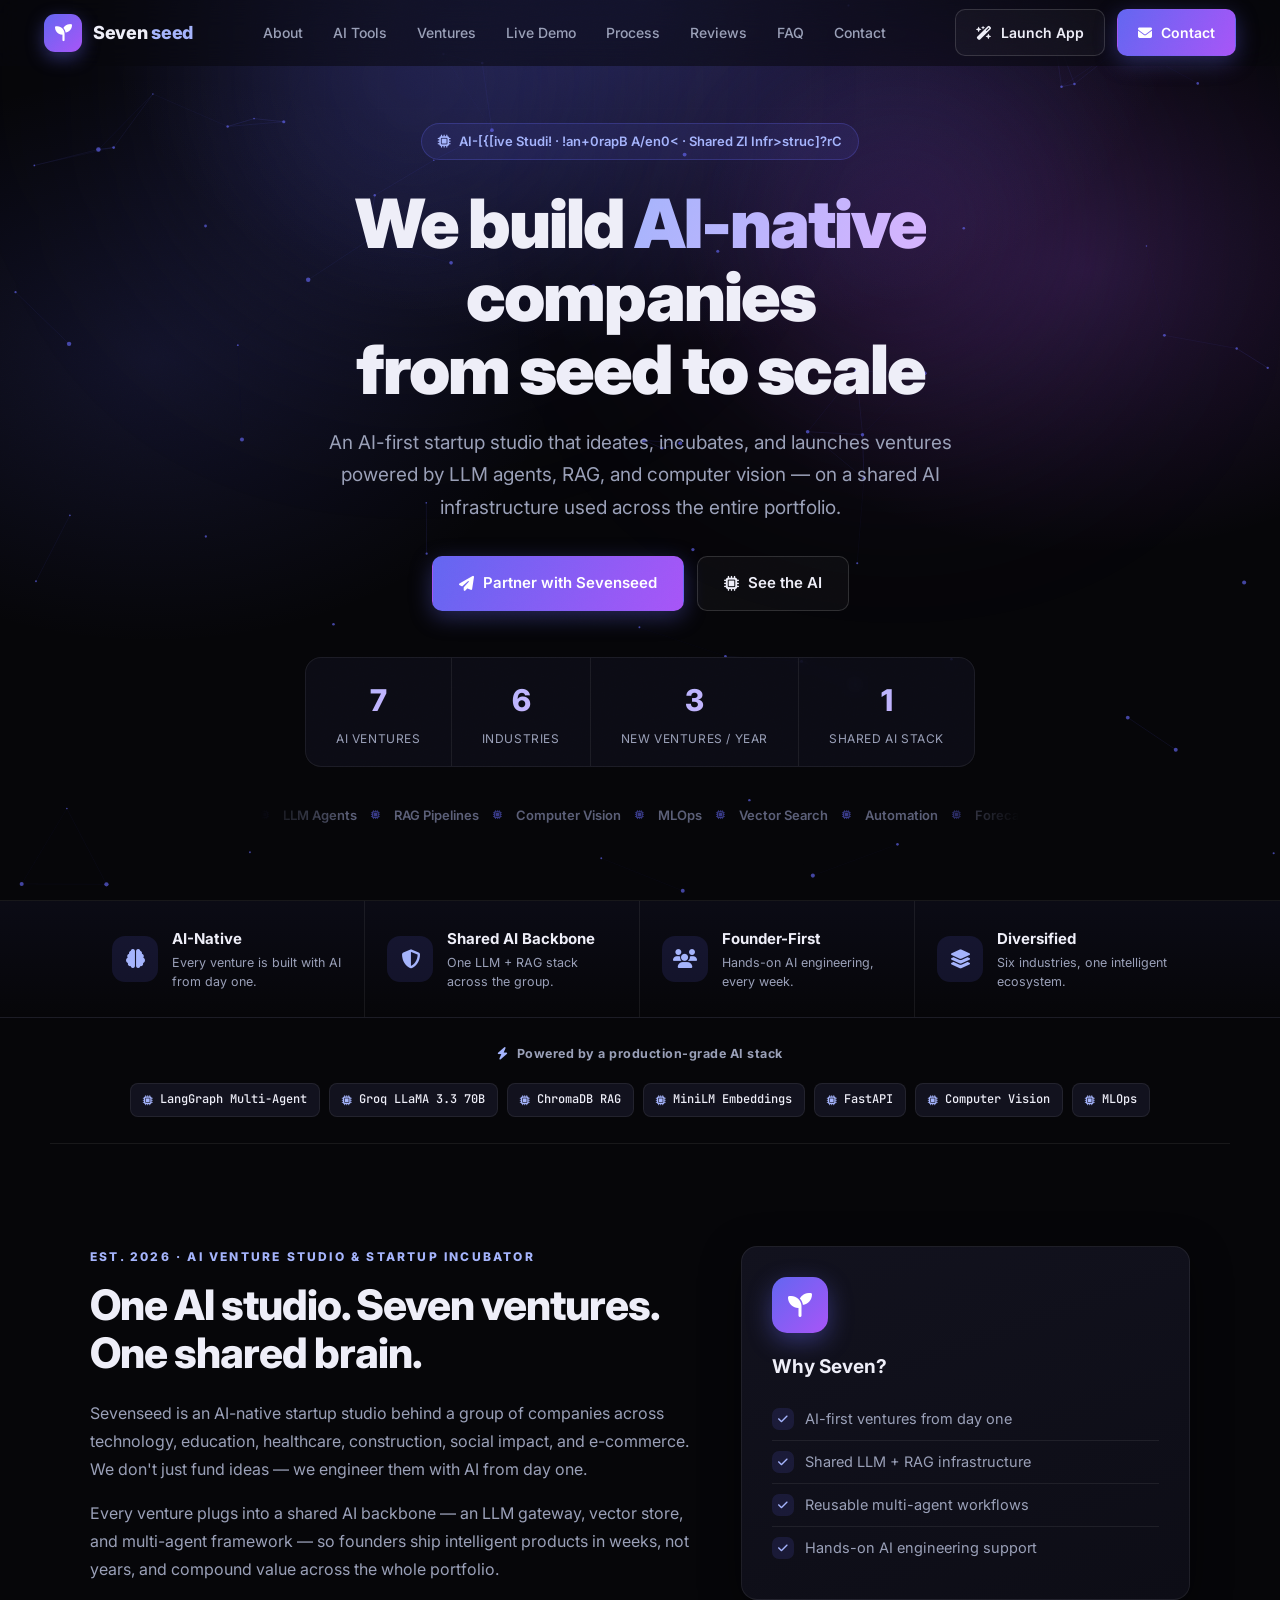
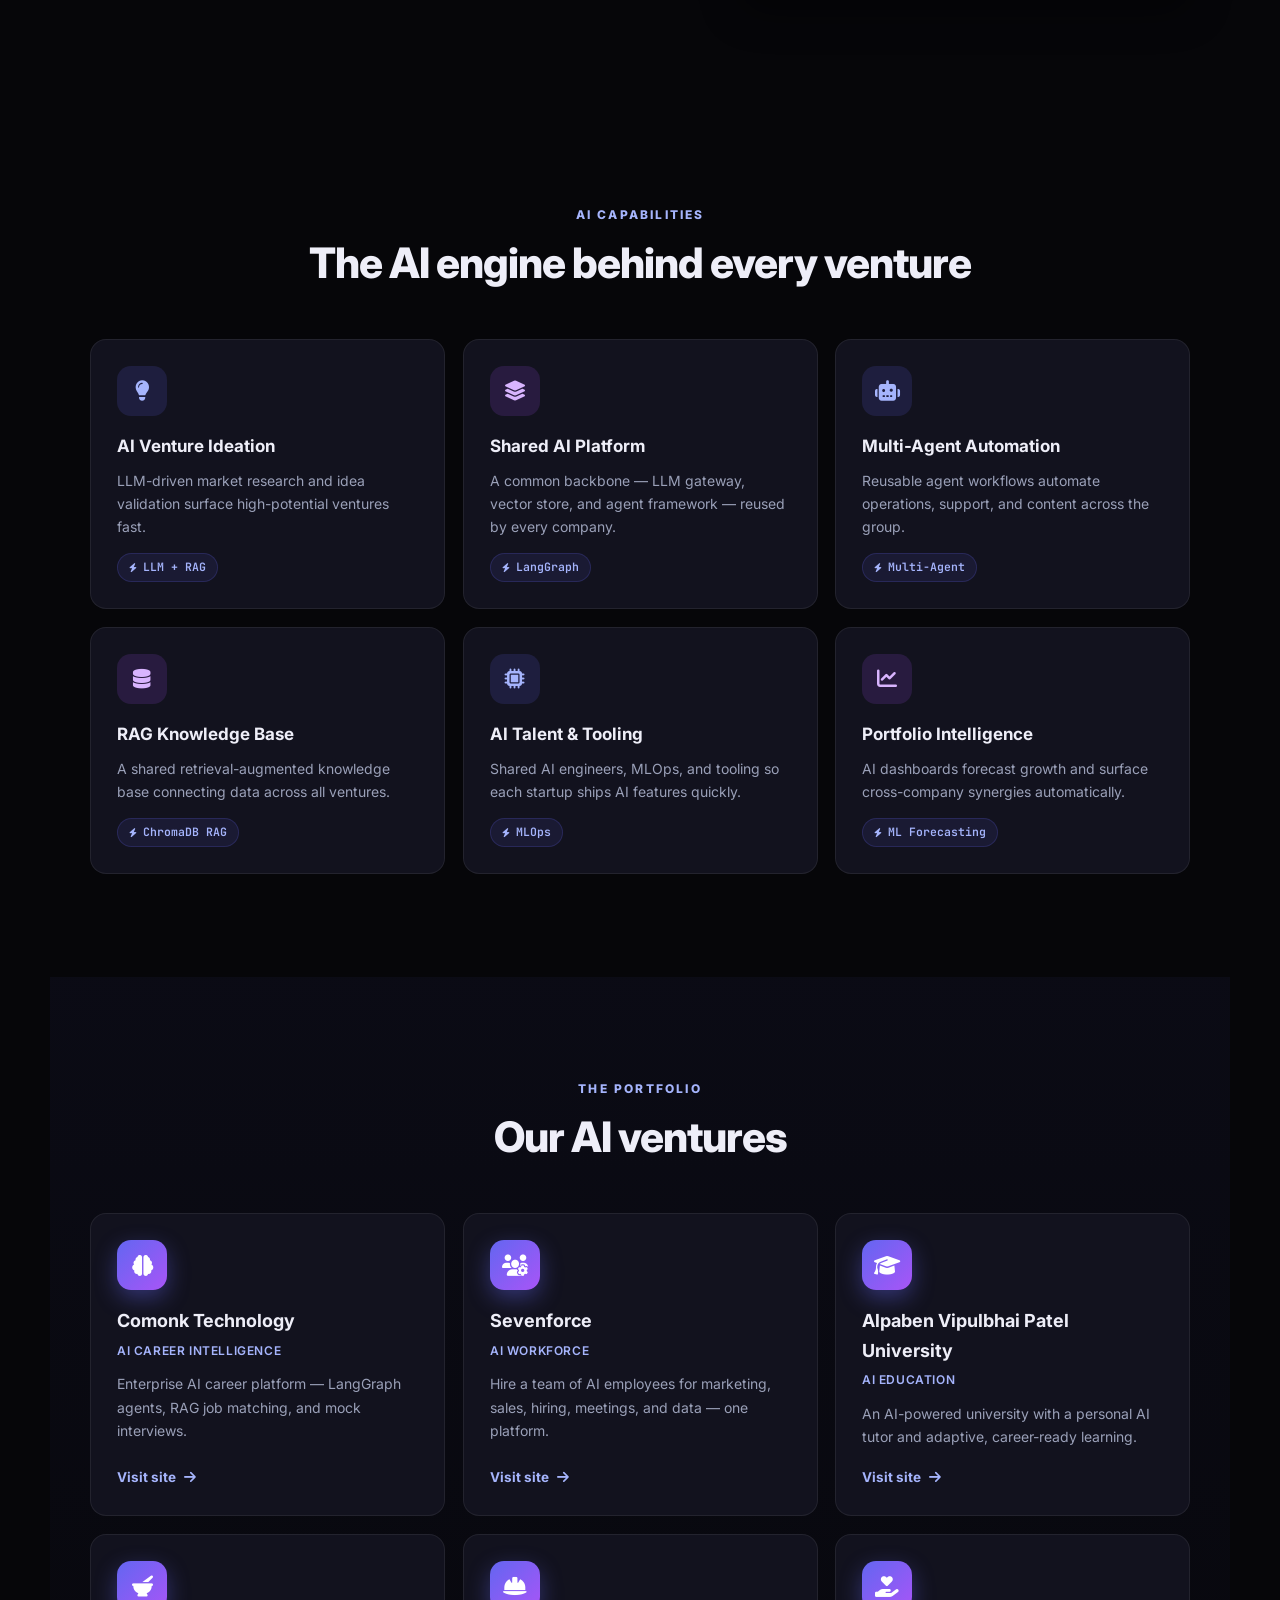
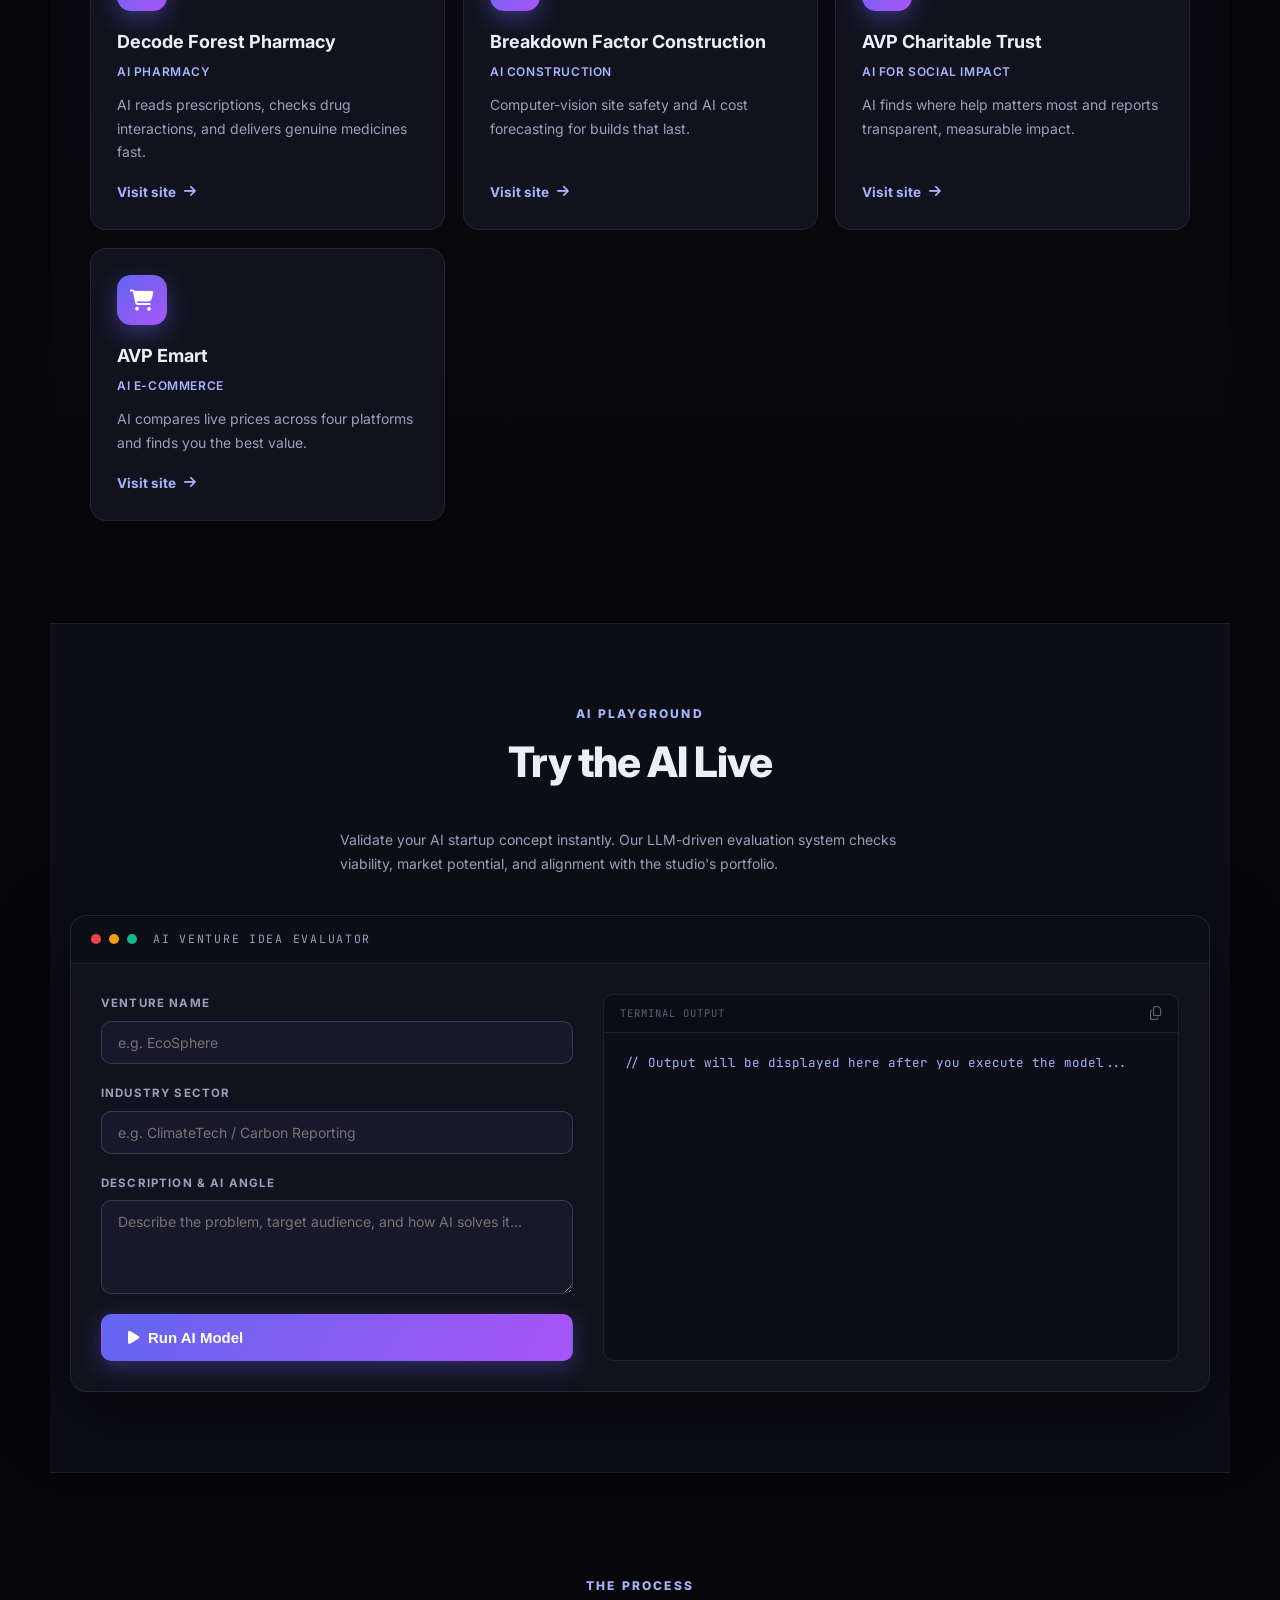
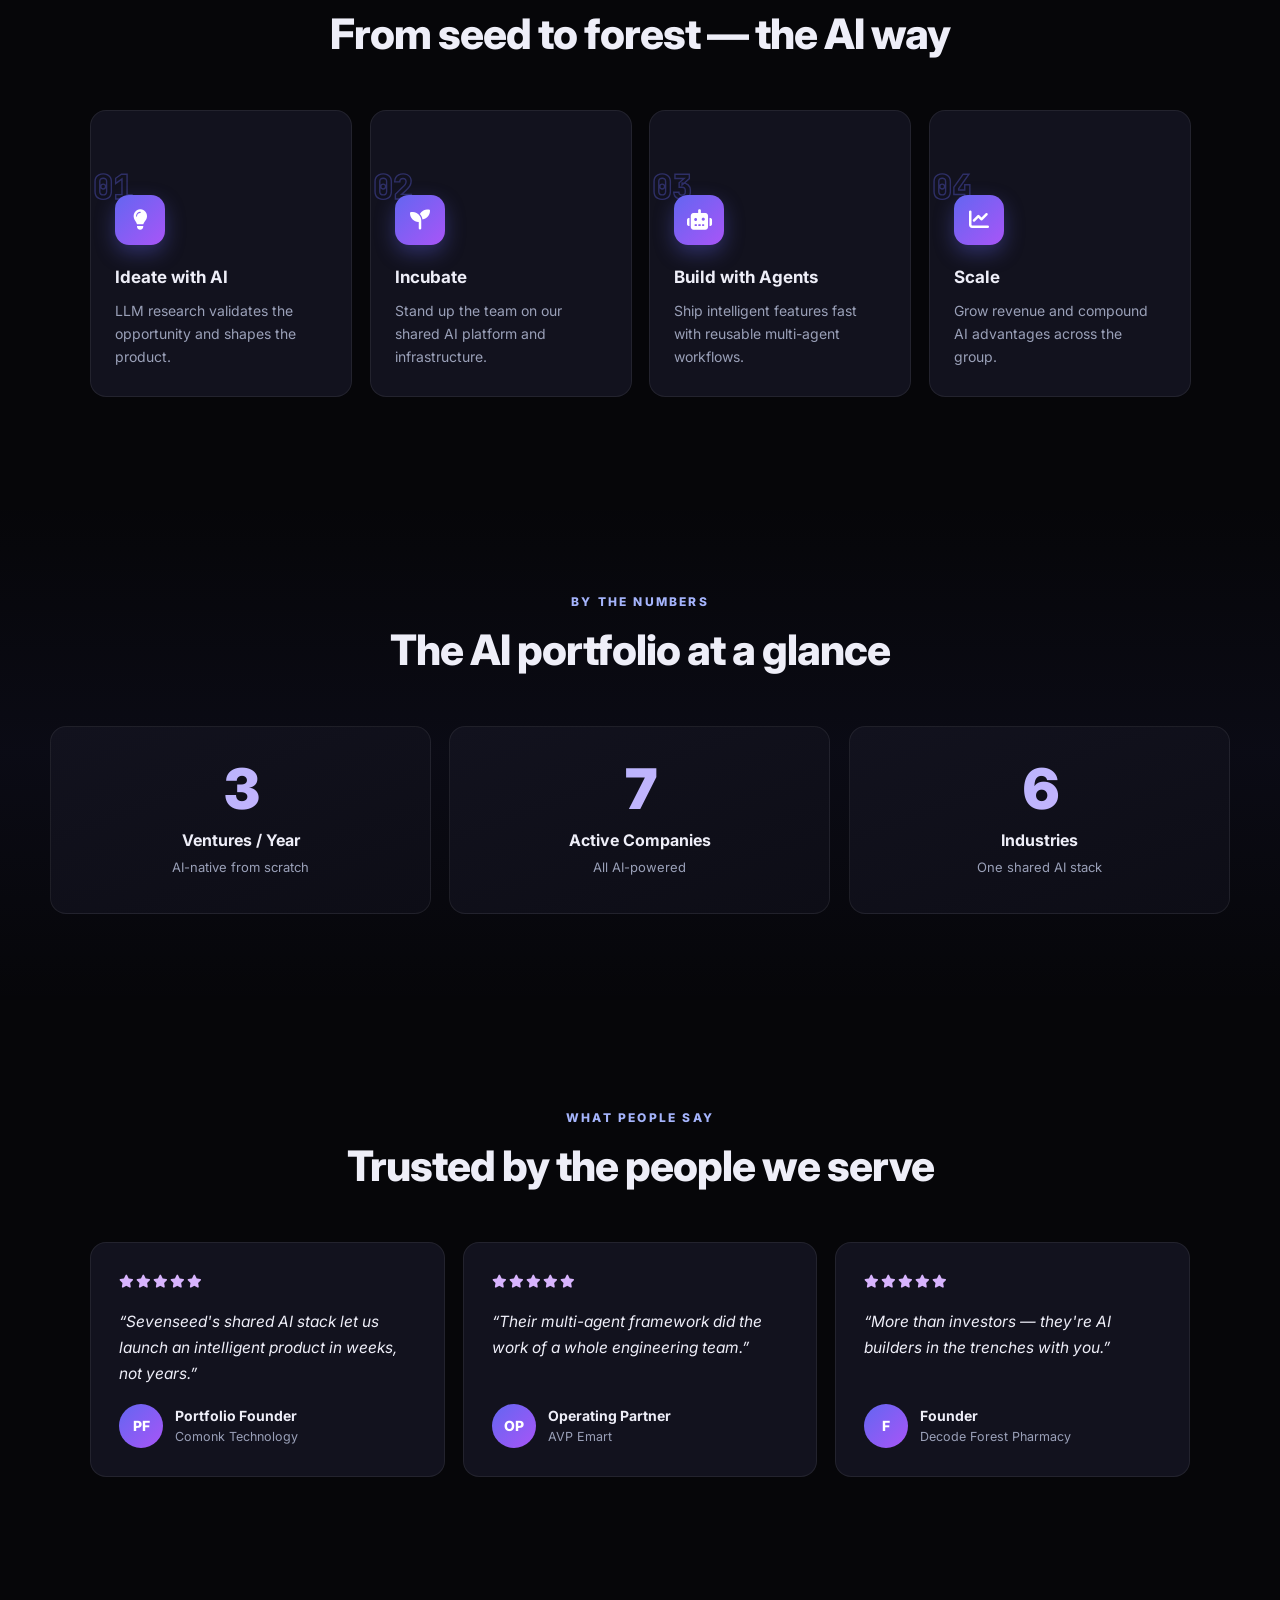
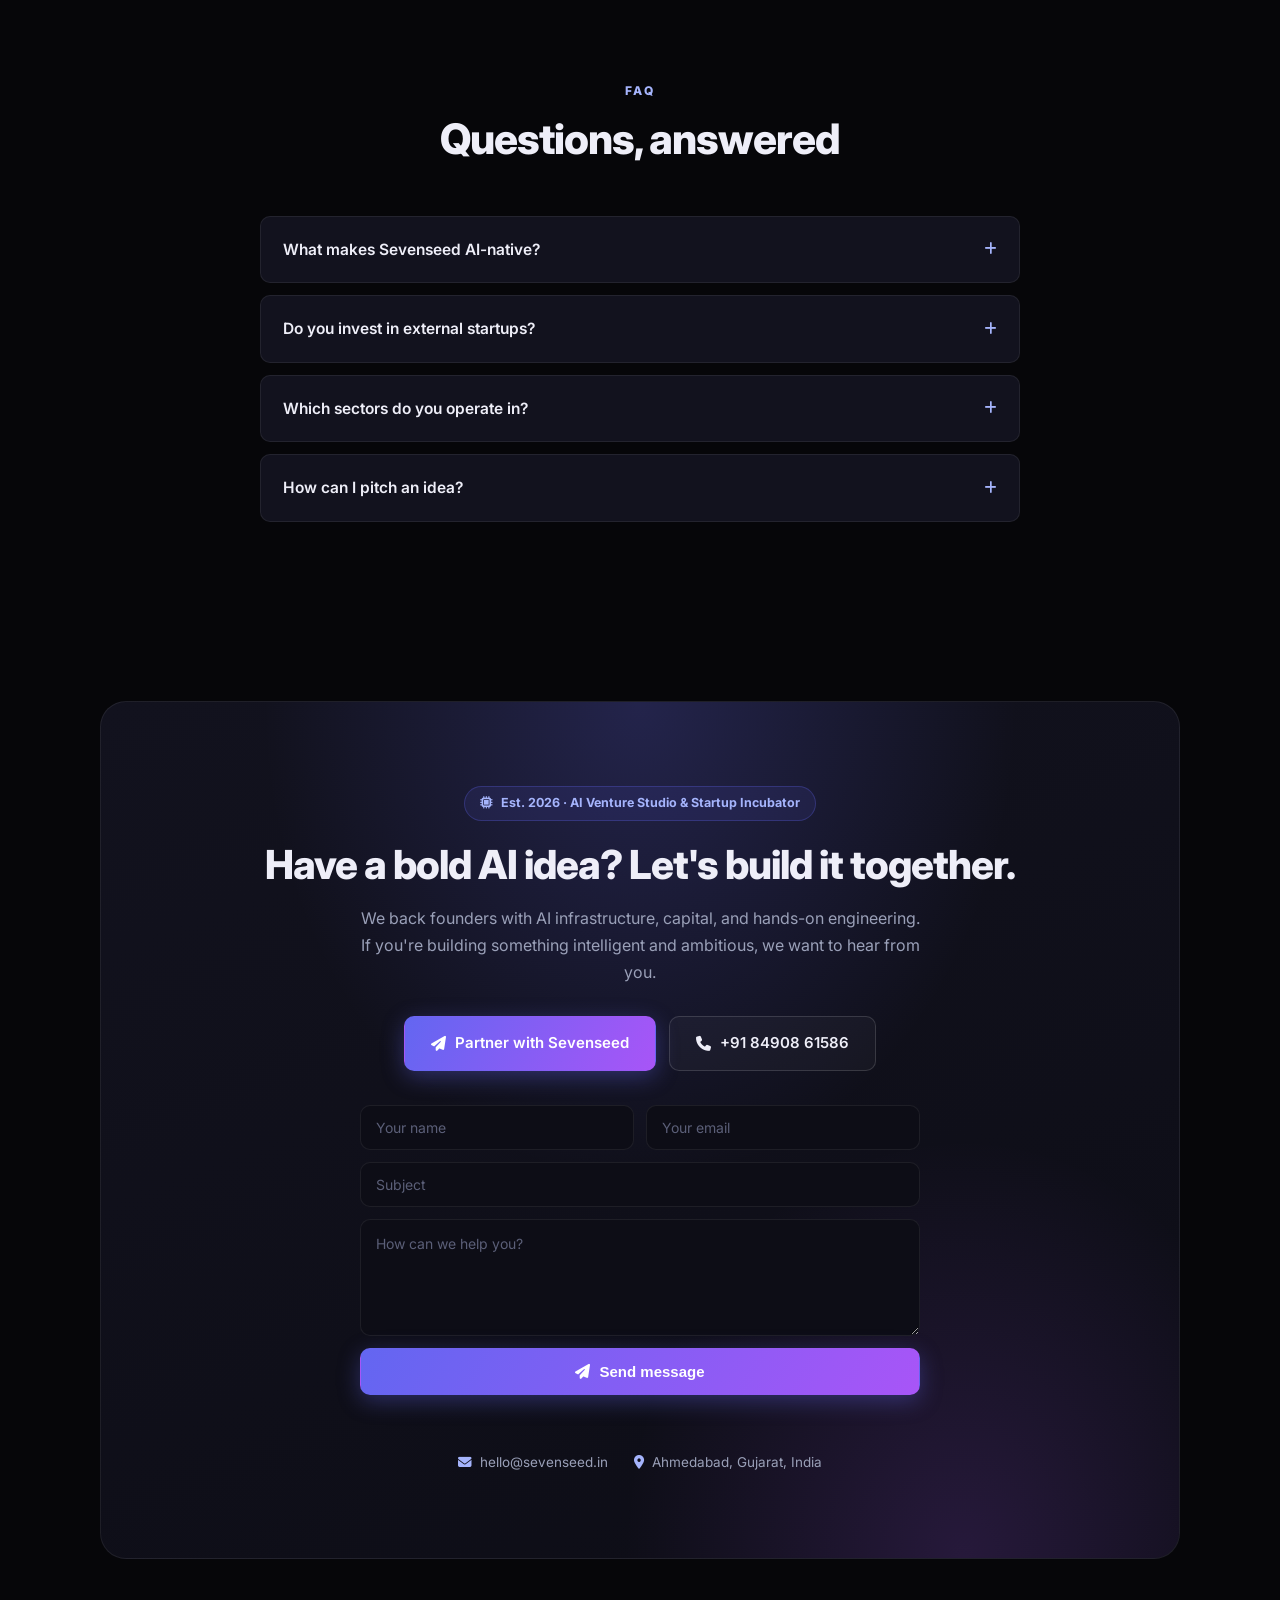
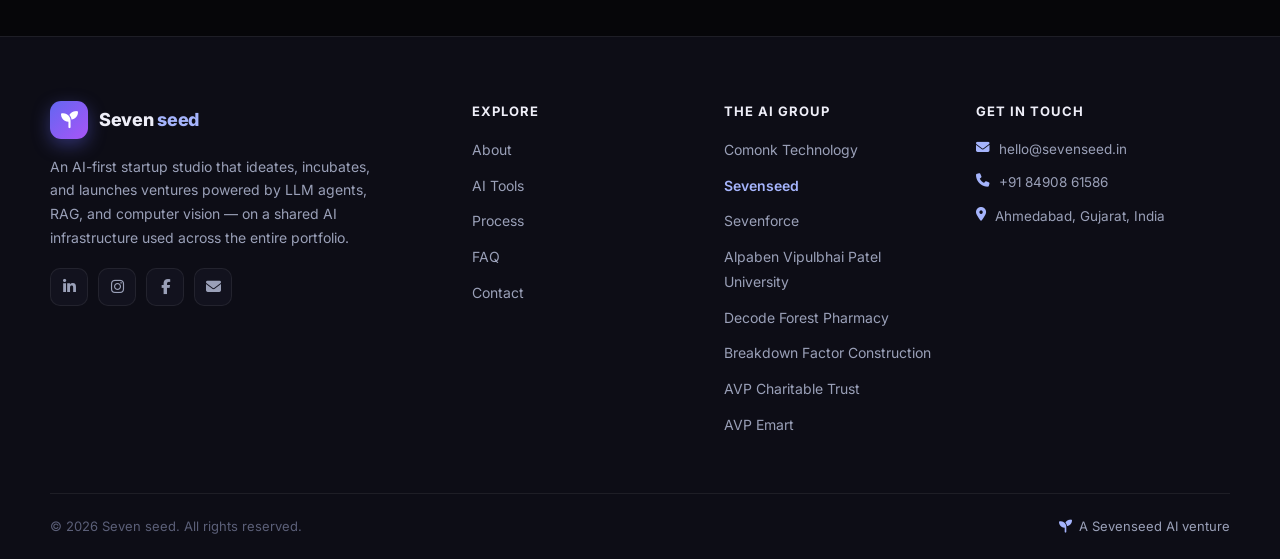
==== commit c58e370c: "Fix nested routing directory bugs in pages portfolio deployment" ====
--- a/index.html
+++ b/index.html
@@ -1 +1,321 @@
-<!DOCTYPE html><html lang="en"><head><meta charset="UTF-8"><title>Sevenseed AI Group</title><meta http-equiv="refresh" content="0; url=./sevenseed/index.html"><link rel="canonical" href="./sevenseed/index.html"><style>body{background:#060609;color:#9aa0b8;font-family:system-ui,sans-serif;display:grid;place-items:center;height:100vh;margin:0}a{color:#a5b4fc}</style></head><body><p>Opening the Sevenseed AI Group &mdash; <a href="./sevenseed/index.html">enter here</a>.</p></body></html>
+<!DOCTYPE html>
+<html lang="en">
+<head>
+  <meta charset="UTF-8">
+  <meta name="viewport" content="width=device-width, initial-scale=1.0">
+  <title>Seven seed — AI Venture Studio & Startup Incubator</title>
+  <meta name="description" content="An AI-first startup studio that ideates, incubates, and launches ventures powered by LLM agents, RAG, and computer vision — on a shared AI infrastructure used across the entire portfolio.">
+  <link rel="icon" href="data:image/svg+xml,%3Csvg xmlns='http://www.w3.org/2000/svg' viewBox='0 0 100 100'%3E%3Ctext y='.9em' font-size='88'%3E🌱%3C/text%3E%3C/svg%3E">
+  <link rel="preconnect" href="https://fonts.googleapis.com">
+  <link rel="preconnect" href="https://fonts.gstatic.com" crossorigin>
+  <link href="https://fonts.googleapis.com/css2?family=Inter:wght@300;400;500;600;700;800;900&family=JetBrains+Mono:wght@400;500;600&display=swap" rel="stylesheet">
+  <link rel="stylesheet" href="https://cdnjs.cloudflare.com/ajax/libs/font-awesome/6.5.0/css/all.min.css">
+  <link rel="stylesheet" href="style.css">
+</head>
+<body>
+<span id="top"></span>
+
+<div class="preloader" id="preloader">
+  <div class="pl-glow pl-glow-1"></div>
+  <div class="pl-glow pl-glow-2"></div>
+  <div class="pl-content">
+    <div class="pl-logo">
+      <div class="pl-icon-wrap"><i class="fas fa-seedling pl-icon"></i><span class="pl-ring"></span></div>
+      <div class="pl-name">Seven seed</div>
+    </div>
+    <div class="pl-progress">
+      <div class="pl-bar-track"><div class="pl-bar" id="plBar"></div></div>
+      <div class="pl-text">INITIALIZING SYSTEM… <span id="plPct">0</span>%</div>
+    </div>
+  </div>
+</div>
+<div class="grain" aria-hidden="true"></div>
+<div class="scroll-progress" id="scrollProgress"></div>
+<div class="cursor-ring" id="cursorRing" aria-hidden="true"></div>
+
+<nav class="nav">
+  <a class="logo" href="#top">
+    <span class="logo-icon"><i class="fas fa-seedling"></i></span>
+    <span class="logo-text">Seven <span class="logo-accent">seed</span></span>
+  </a>
+  <div class="nav-links" id="navLinks">
+    <a href="#about">About</a>
+    <a href="#services">AI Tools</a>
+    <a href="#ventures">Ventures</a>
+    <a href="#sandbox">Live Demo</a>
+    <a href="#process">Process</a>
+    <a href="#testimonials">Reviews</a>
+    <a href="#faq">FAQ</a>
+    <a href="#contact">Contact</a>
+  </div>
+  <div class="nav-right">
+    <a class="btn btn-ghost" href="http://localhost:8001/dashboard"><i class="fas fa-wand-magic-sparkles"></i> Launch App</a>
+    <a class="btn btn-primary" href="#contact"><i class="fas fa-envelope"></i> Contact</a>
+    <button class="hamburger" id="hamburger" aria-label="Menu"><i class="fas fa-bars"></i></button>
+  </div>
+</nav>
+
+<header class="hero">
+  <div class="hero-glow"></div>
+  <div class="hero-grid"></div>
+  <div class="hero-orb orb-1"></div>
+  <div class="hero-orb orb-2"></div>
+  <canvas id="particles"></canvas>
+  <div class="hero-content">
+    <div class="hero-pill" data-blur-in style="--i:0"><i class="fas fa-microchip"></i> <span class="scramble">AI-Native Studio · LangGraph Agents · Shared AI Infrastructure</span></div>
+    <h1 class="hero-title" data-blur-in style="--i:1">We build <span class="grad">AI-native</span> companies<br>from seed to scale</h1>
+    <p class="hero-sub" data-blur-in style="--i:2">An AI-first startup studio that ideates, incubates, and launches ventures powered by LLM agents, RAG, and computer vision — on a shared AI infrastructure used across the entire portfolio.</p>
+    <div class="hero-actions" data-blur-in style="--i:3">
+      <a class="btn btn-primary lg" href="#contact"><i class="fas fa-paper-plane"></i> Partner with Sevenseed</a><a class="btn btn-ghost lg" href="#services"><i class="fas fa-microchip"></i> See the AI</a>
+    </div>
+    <div class="stats-row" data-blur-in style="--i:4">
+        <div class="hs"><div class="hs-num count">7</div><div class="hs-lbl">AI Ventures</div></div>
+        <div class="hs-sep"></div>
+        <div class="hs"><div class="hs-num count">6</div><div class="hs-lbl">Industries</div></div>
+        <div class="hs-sep"></div>
+        <div class="hs"><div class="hs-num count">3</div><div class="hs-lbl">New Ventures / Year</div></div>
+        <div class="hs-sep"></div>
+        <div class="hs"><div class="hs-num count">1</div><div class="hs-lbl">Shared AI Stack</div></div>
+    </div>
+    <div class="hero-marquee" data-blur-in style="--i:5"><div class="marquee-track"><span>LLM Agents</span><span>RAG Pipelines</span><span>Computer Vision</span><span>MLOps</span><span>Vector Search</span><span>Automation</span><span>Forecasting</span><span>Fine-Tuning</span><span>Prompt Engineering</span><span>Shared AI Platform</span><span>LLM Agents</span><span>RAG Pipelines</span><span>Computer Vision</span><span>MLOps</span><span>Vector Search</span><span>Automation</span><span>Forecasting</span><span>Fine-Tuning</span><span>Prompt Engineering</span><span>Shared AI Platform</span></div></div>
+  </div>
+</header>
+
+<section class="pillars-band">
+  <div class="pillars-inner">
+        <div class="pillar reveal"><div class="pillar-ic"><i class="fas fa-brain"></i></div><div class="pillar-txt"><strong>AI-Native</strong><span>Every venture is built with AI from day one.</span></div></div>
+        <div class="pillar reveal"><div class="pillar-ic"><i class="fas fa-shield-halved"></i></div><div class="pillar-txt"><strong>Shared AI Backbone</strong><span>One LLM + RAG stack across the group.</span></div></div>
+        <div class="pillar reveal"><div class="pillar-ic"><i class="fas fa-users"></i></div><div class="pillar-txt"><strong>Founder-First</strong><span>Hands-on AI engineering, every week.</span></div></div>
+        <div class="pillar reveal"><div class="pillar-ic"><i class="fas fa-layer-group"></i></div><div class="pillar-txt"><strong>Diversified</strong><span>Six industries, one intelligent ecosystem.</span></div></div>
+  </div>
+</section>
+
+<section class="ai-strip">
+  <span class="ai-strip-label"><i class="fas fa-bolt"></i> Powered by a production-grade AI stack</span>
+  <div class="ai-chips"><span class="ai-chip"><i class="fas fa-microchip"></i>LangGraph Multi-Agent</span><span class="ai-chip"><i class="fas fa-microchip"></i>Groq LLaMA 3.3 70B</span><span class="ai-chip"><i class="fas fa-microchip"></i>ChromaDB RAG</span><span class="ai-chip"><i class="fas fa-microchip"></i>MiniLM Embeddings</span><span class="ai-chip"><i class="fas fa-microchip"></i>FastAPI</span><span class="ai-chip"><i class="fas fa-microchip"></i>Computer Vision</span><span class="ai-chip"><i class="fas fa-microchip"></i>MLOps</span></div>
+</section>
+
+<section class="section about" id="about">
+  <div class="about-grid">
+    <div class="about-copy reveal">
+      <div class="eyebrow">Est. 2026 · AI Venture Studio & Startup Incubator</div>
+      <h2 class="sec-title left">One AI studio. Seven ventures. One shared brain.</h2>
+      <p>Sevenseed is an AI-native startup studio behind a group of companies across technology, education, healthcare, construction, social impact, and e-commerce. We don't just fund ideas — we engineer them with AI from day one.</p><p>Every venture plugs into a shared AI backbone — an LLM gateway, vector store, and multi-agent framework — so founders ship intelligent products in weeks, not years, and compound value across the whole portfolio.</p>
+    </div>
+    <aside class="about-card glow reveal">
+      <div class="about-card-ic"><i class="fas fa-seedling"></i></div>
+      <h3>Why Seven?</h3>
+      <ul class="hl-list">
+          <li><i class="fas fa-check"></i>AI-first ventures from day one</li>
+          <li><i class="fas fa-check"></i>Shared LLM + RAG infrastructure</li>
+          <li><i class="fas fa-check"></i>Reusable multi-agent workflows</li>
+          <li><i class="fas fa-check"></i>Hands-on AI engineering support</li>
+      </ul>
+    </aside>
+  </div>
+</section>
+
+<section class="section" id="services">
+  <div class="eyebrow center">AI CAPABILITIES</div>
+  <h2 class="sec-title">The AI engine behind every venture</h2>
+  <div class="svc-grid">
+        <article class="svc-card glow reveal" data-tilt><div class="svc-ic p"><i class="fas fa-lightbulb"></i></div><h4>AI Venture Ideation</h4><p>LLM-driven market research and idea validation surface high-potential ventures fast.</p><span class="svc-tag"><i class="fas fa-bolt"></i>LLM + RAG</span></article>
+        <article class="svc-card glow reveal" data-tilt><div class="svc-ic s"><i class="fas fa-layer-group"></i></div><h4>Shared AI Platform</h4><p>A common backbone — LLM gateway, vector store, and agent framework — reused by every company.</p><span class="svc-tag"><i class="fas fa-bolt"></i>LangGraph</span></article>
+        <article class="svc-card glow reveal" data-tilt><div class="svc-ic p"><i class="fas fa-robot"></i></div><h4>Multi-Agent Automation</h4><p>Reusable agent workflows automate operations, support, and content across the group.</p><span class="svc-tag"><i class="fas fa-bolt"></i>Multi-Agent</span></article>
+        <article class="svc-card glow reveal" data-tilt><div class="svc-ic s"><i class="fas fa-database"></i></div><h4>RAG Knowledge Base</h4><p>A shared retrieval-augmented knowledge base connecting data across all ventures.</p><span class="svc-tag"><i class="fas fa-bolt"></i>ChromaDB RAG</span></article>
+        <article class="svc-card glow reveal" data-tilt><div class="svc-ic p"><i class="fas fa-microchip"></i></div><h4>AI Talent & Tooling</h4><p>Shared AI engineers, MLOps, and tooling so each startup ships AI features quickly.</p><span class="svc-tag"><i class="fas fa-bolt"></i>MLOps</span></article>
+        <article class="svc-card glow reveal" data-tilt><div class="svc-ic s"><i class="fas fa-chart-line"></i></div><h4>Portfolio Intelligence</h4><p>AI dashboards forecast growth and surface cross-company synergies automatically.</p><span class="svc-tag"><i class="fas fa-bolt"></i>ML Forecasting</span></article>
+  </div>
+</section>
+
+<section class="section ventures" id="ventures">
+  <div class="eyebrow center">THE PORTFOLIO</div>
+  <h2 class="sec-title">Our AI ventures</h2>
+  <div class="vent-grid">
+        <a class="vent-card glow reveal" href="comonk/index.html" data-tilt><div class="vent-top"><span class="vent-ic"><i class="fas fa-brain"></i></span></div><h4>Comonk Technology</h4><span class="vent-sector">AI Career Intelligence</span><p>Enterprise AI career platform — LangGraph agents, RAG job matching, and mock interviews.</p><span class="vent-go">Visit site <i class="fas fa-arrow-right"></i></span></a>
+        <a class="vent-card glow reveal" href="sevenforce/index.html" data-tilt><div class="vent-top"><span class="vent-ic"><i class="fas fa-users-gear"></i></span></div><h4>Sevenforce</h4><span class="vent-sector">AI Workforce</span><p>Hire a team of AI employees for marketing, sales, hiring, meetings, and data — one platform.</p><span class="vent-go">Visit site <i class="fas fa-arrow-right"></i></span></a>
+        <a class="vent-card glow reveal" href="avpu/index.html" data-tilt><div class="vent-top"><span class="vent-ic"><i class="fas fa-graduation-cap"></i></span></div><h4>Alpaben Vipulbhai Patel University</h4><span class="vent-sector">AI Education</span><p>An AI-powered university with a personal AI tutor and adaptive, career-ready learning.</p><span class="vent-go">Visit site <i class="fas fa-arrow-right"></i></span></a>
+        <a class="vent-card glow reveal" href="decode-forest-pharmacy/index.html" data-tilt><div class="vent-top"><span class="vent-ic"><i class="fas fa-mortar-pestle"></i></span></div><h4>Decode Forest Pharmacy</h4><span class="vent-sector">AI Pharmacy</span><p>AI reads prescriptions, checks drug interactions, and delivers genuine medicines fast.</p><span class="vent-go">Visit site <i class="fas fa-arrow-right"></i></span></a>
+        <a class="vent-card glow reveal" href="breakdown-factor/index.html" data-tilt><div class="vent-top"><span class="vent-ic"><i class="fas fa-helmet-safety"></i></span></div><h4>Breakdown Factor Construction</h4><span class="vent-sector">AI Construction</span><p>Computer-vision site safety and AI cost forecasting for builds that last.</p><span class="vent-go">Visit site <i class="fas fa-arrow-right"></i></span></a>
+        <a class="vent-card glow reveal" href="avp-charitable-trust/index.html" data-tilt><div class="vent-top"><span class="vent-ic"><i class="fas fa-hand-holding-heart"></i></span></div><h4>AVP Charitable Trust</h4><span class="vent-sector">AI for Social Impact</span><p>AI finds where help matters most and reports transparent, measurable impact.</p><span class="vent-go">Visit site <i class="fas fa-arrow-right"></i></span></a>
+        <a class="vent-card glow reveal" href="avp-emart/index.html" data-tilt><div class="vent-top"><span class="vent-ic"><i class="fas fa-cart-shopping"></i></span></div><h4>AVP Emart</h4><span class="vent-sector">AI E-Commerce</span><p>AI compares live prices across four platforms and finds you the best value.</p><span class="vent-go">Visit site <i class="fas fa-arrow-right"></i></span></a>
+  </div>
+</section>
+
+
+<section class="section sandbox-sec" id="sandbox">
+  <div class="eyebrow center">AI PLAYGROUND</div>
+  <h2 class="sec-title">Try the AI Live</h2>
+  <p class="sandbox-subtitle center">Validate your AI startup concept instantly. Our LLM-driven evaluation system checks viability, market potential, and alignment with the studio's portfolio.</p>
+  
+  <div class="sandbox-container reveal">
+    <div class="sandbox-card glow">
+      <div class="sandbox-card-header">
+        <div class="sandbox-dot red"></div>
+        <div class="sandbox-dot yellow"></div>
+        <div class="sandbox-dot green"></div>
+        <span class="sandbox-card-title">AI Venture Idea Evaluator</span>
+      </div>
+      <div class="sandbox-card-body">
+        <form class="sandbox-form" id="sandboxForm" data-endpoint="http://localhost:8001/api/tools/evaluate">
+          
+        <div class="sandbox-field">
+          <label for="sb-name">Venture Name</label>
+          <input type="text" id="sb-name" placeholder="e.g. EcoSphere" required>
+        </div>
+        <div class="sandbox-field">
+          <label for="sb-sector">Industry Sector</label>
+          <input type="text" id="sb-sector" placeholder="e.g. ClimateTech / Carbon Reporting" required>
+        </div>
+        <div class="sandbox-field">
+          <label for="sb-description">Description & AI Angle</label>
+          <textarea id="sb-description" rows="4" placeholder="Describe the problem, target audience, and how AI solves it..." required></textarea>
+        </div>
+        
+          <button type="submit" class="btn btn-primary lg" id="sandboxBtn">
+            <i class="fas fa-play"></i> Run AI Model
+          </button>
+        </form>
+        <div class="sandbox-result">
+          <div class="sandbox-result-header">
+            <span>Terminal Output</span>
+            <button class="sandbox-copy-btn" id="sandboxCopy" type="button" aria-label="Copy output">
+              <i class="far fa-copy"></i>
+            </button>
+          </div>
+          <div class="sandbox-pre-wrap">
+            <pre class="sandbox-pre" id="sandboxOutput">// Output will be displayed here after you execute the model...</pre>
+          </div>
+        </div>
+      </div>
+    </div>
+  </div>
+</section>
+
+<section class="section process" id="process">
+  <div class="eyebrow center">THE PROCESS</div>
+  <h2 class="sec-title">From seed to forest — the AI way</h2>
+  <div class="proc-grid">
+        <div class="proc-step glow reveal" data-tilt><div class="proc-num">01</div><div class="proc-ic"><i class="fas fa-lightbulb"></i></div><h4>Ideate with AI</h4><p>LLM research validates the opportunity and shapes the product.</p></div>
+        <div class="proc-step glow reveal" data-tilt><div class="proc-num">02</div><div class="proc-ic"><i class="fas fa-seedling"></i></div><h4>Incubate</h4><p>Stand up the team on our shared AI platform and infrastructure.</p></div>
+        <div class="proc-step glow reveal" data-tilt><div class="proc-num">03</div><div class="proc-ic"><i class="fas fa-robot"></i></div><h4>Build with Agents</h4><p>Ship intelligent features fast with reusable multi-agent workflows.</p></div>
+        <div class="proc-step glow reveal" data-tilt><div class="proc-num">04</div><div class="proc-ic"><i class="fas fa-chart-line"></i></div><h4>Scale</h4><p>Grow revenue and compound AI advantages across the group.</p></div>
+  </div>
+</section>
+
+<section class="impact" id="impact">
+  <div class="impact-inner">
+    <div class="eyebrow center">BY THE NUMBERS</div>
+    <h2 class="sec-title">The AI portfolio at a glance</h2>
+    <div class="impact-grid">
+        <div class="metric glow reveal" data-tilt><div class="metric-num count">3</div><div class="metric-lbl">Ventures / Year</div><div class="metric-sub">AI-native from scratch</div></div>
+        <div class="metric glow reveal" data-tilt><div class="metric-num count">7</div><div class="metric-lbl">Active Companies</div><div class="metric-sub">All AI-powered</div></div>
+        <div class="metric glow reveal" data-tilt><div class="metric-num count">6</div><div class="metric-lbl">Industries</div><div class="metric-sub">One shared AI stack</div></div>
+    </div>
+  </div>
+</section>
+
+<section class="section" id="testimonials">
+  <div class="eyebrow center">WHAT PEOPLE SAY</div>
+  <h2 class="sec-title">Trusted by the people we serve</h2>
+  <div class="tgrid">
+        <figure class="tcard glow reveal"><div class="tstars"><i class="fas fa-star"></i><i class="fas fa-star"></i><i class="fas fa-star"></i><i class="fas fa-star"></i><i class="fas fa-star"></i></div><blockquote>&ldquo;Sevenseed's shared AI stack let us launch an intelligent product in weeks, not years.&rdquo;</blockquote><figcaption><span class="tavatar">PF</span><span class="tmeta"><strong>Portfolio Founder</strong><small>Comonk Technology</small></span></figcaption></figure>
+        <figure class="tcard glow reveal"><div class="tstars"><i class="fas fa-star"></i><i class="fas fa-star"></i><i class="fas fa-star"></i><i class="fas fa-star"></i><i class="fas fa-star"></i></div><blockquote>&ldquo;Their multi-agent framework did the work of a whole engineering team.&rdquo;</blockquote><figcaption><span class="tavatar">OP</span><span class="tmeta"><strong>Operating Partner</strong><small>AVP Emart</small></span></figcaption></figure>
+        <figure class="tcard glow reveal"><div class="tstars"><i class="fas fa-star"></i><i class="fas fa-star"></i><i class="fas fa-star"></i><i class="fas fa-star"></i><i class="fas fa-star"></i></div><blockquote>&ldquo;More than investors — they're AI builders in the trenches with you.&rdquo;</blockquote><figcaption><span class="tavatar">F</span><span class="tmeta"><strong>Founder</strong><small>Decode Forest Pharmacy</small></span></figcaption></figure>
+  </div>
+</section>
+
+<section class="section faq-sec" id="faq">
+  <div class="eyebrow center">FAQ</div>
+  <h2 class="sec-title">Questions, answered</h2>
+  <div class="faq-list">
+        <details class="faq reveal"><summary>What makes Sevenseed AI-native?<i class="fas fa-plus"></i></summary><div class="faq-a">Every venture is engineered on a shared AI backbone — LangGraph multi-agent, Groq LLaMA 3.3 70B, and ChromaDB RAG — so AI isn't bolted on, it's the foundation.</div></details>
+        <details class="faq reveal"><summary>Do you invest in external startups?<i class="fas fa-plus"></i></summary><div class="faq-a">We primarily build in-house, but we selectively partner with exceptional AI founders whose ideas fit the portfolio.</div></details>
+        <details class="faq reveal"><summary>Which sectors do you operate in?<i class="fas fa-plus"></i></summary><div class="faq-a">Technology, education, healthcare, construction, social impact, and e-commerce — all AI-powered.</div></details>
+        <details class="faq reveal"><summary>How can I pitch an idea?<i class="fas fa-plus"></i></summary><div class="faq-a">Reach out via our contact section or email — we review every serious AI proposal personally.</div></details>
+  </div>
+</section>
+
+<section class="cta" id="contact">
+  <div class="cta-glow"></div>
+  <div class="cta-content reveal">
+    <div class="cta-badge"><i class="fas fa-microchip"></i> Est. 2026 · AI Venture Studio & Startup Incubator</div>
+    <h2>Have a bold AI idea? Let's build it together.</h2>
+    <p>We back founders with AI infrastructure, capital, and hands-on engineering. If you're building something intelligent and ambitious, we want to hear from you.</p>
+    <div class="cta-actions">
+      <a class="btn btn-primary lg" href="mailto:hello@sevenseed.in"><i class="fas fa-paper-plane"></i> Partner with Sevenseed</a>
+      <a class="btn btn-ghost lg" href="tel:+918490861586"><i class="fas fa-phone"></i> +91 84908 61586</a>
+    </div>
+    <form class="contact-form" id="contactForm" data-email="hello@sevenseed.in" data-company="Seven seed">
+      <div class="cf-row">
+        <input type="text" id="cf-name" placeholder="Your name" autocomplete="name" required>
+        <input type="email" id="cf-email" placeholder="Your email" autocomplete="email" required>
+      </div>
+      <input type="text" id="cf-subject" placeholder="Subject">
+      <textarea id="cf-msg" rows="4" placeholder="How can we help you?" required></textarea>
+      <button type="submit" class="btn btn-primary lg"><i class="fas fa-paper-plane"></i> Send message</button>
+      <p class="cf-note" id="cf-note" role="status"></p>
+    </form>
+    <div class="cta-contact">
+      <span><i class="fas fa-envelope"></i> hello@sevenseed.in</span>
+      <span><i class="fas fa-location-dot"></i> Ahmedabad, Gujarat, India</span>
+    </div>
+  </div>
+</section>
+
+<footer class="foot">
+  <div class="foot-grid">
+    <div class="foot-brand">
+      <a class="logo" href="#top">
+        <span class="logo-icon"><i class="fas fa-seedling"></i></span>
+        <span class="logo-text">Seven <span class="logo-accent">seed</span></span>
+      </a>
+      <p>An AI-first startup studio that ideates, incubates, and launches ventures powered by LLM agents, RAG, and computer vision — on a shared AI infrastructure used across the entire portfolio.</p>
+      <div class="foot-social">
+        <a href="#" aria-label="LinkedIn"><i class="fab fa-linkedin-in"></i></a>
+        <a href="#" aria-label="Instagram"><i class="fab fa-instagram"></i></a>
+        <a href="#" aria-label="Facebook"><i class="fab fa-facebook-f"></i></a>
+        <a href="mailto:hello@sevenseed.in" aria-label="Email"><i class="fas fa-envelope"></i></a>
+      </div>
+    </div>
+    <div class="foot-col">
+      <h5>Explore</h5>
+      <ul>
+        <li><a href="#about">About</a></li>
+        <li><a href="#services">AI Tools</a></li>
+        <li><a href="#process">Process</a></li>
+        <li><a href="#faq">FAQ</a></li>
+        <li><a href="#contact">Contact</a></li>
+      </ul>
+    </div>
+    <div class="foot-col">
+      <h5>The AI Group</h5>
+      <ul>
+          <li><a href="comonk/index.html">Comonk Technology</a></li>
+          <li><span class="foot-current">Sevenseed</span></li>
+          <li><a href="sevenforce/index.html">Sevenforce</a></li>
+          <li><a href="avpu/index.html">Alpaben Vipulbhai Patel University</a></li>
+          <li><a href="decode-forest-pharmacy/index.html">Decode Forest Pharmacy</a></li>
+          <li><a href="breakdown-factor/index.html">Breakdown Factor Construction</a></li>
+          <li><a href="avp-charitable-trust/index.html">AVP Charitable Trust</a></li>
+          <li><a href="avp-emart/index.html">AVP Emart</a></li>
+      </ul>
+    </div>
+    <div class="foot-col">
+      <h5>Get in touch</h5>
+      <ul class="foot-contact">
+        <li><i class="fas fa-envelope"></i> hello@sevenseed.in</li>
+        <li><i class="fas fa-phone"></i> +91 84908 61586</li>
+        <li><i class="fas fa-location-dot"></i> Ahmedabad, Gujarat, India</li>
+      </ul>
+    </div>
+  </div>
+  <div class="foot-bottom">
+    <span>© <span data-year></span> Seven seed. All rights reserved.</span>
+    <span class="foot-venture"><i class="fas fa-seedling"></i> A Sevenseed AI venture</span>
+  </div>
+</footer>
+
+<script src="app.js"></script>
+</body>
+</html>
--- a/style.css
+++ b/style.css
@@ -0,0 +1,433 @@
+:root {
+  --bg:#060609; --bg-1:#0d0d16; --bg-2:#12121e; --bg-3:#18182a;
+  --border:rgba(255,255,255,.07); --border-hi:rgba(255,255,255,.14);
+  --text:#eeeef8; --text-2:#9aa0b8; --text-3:#5b5f78;
+  --primary:#6366f1; --primary-l:#a5b4fc;
+  --secondary:#a855f7; --secondary-l:#d8b4fe;
+  --primary-rgb:99,102,241; --secondary-rgb:168,85,247;
+  --radius:16px; --radius-sm:10px;
+  --shadow:0 10px 40px rgba(0,0,0,.45); --shadow-lg:0 24px 70px rgba(0,0,0,.6);
+  --maxw:1180px; --nav-h:66px; --t:.25s ease;
+}
+
+*,*::before,*::after{box-sizing:border-box;margin:0;padding:0}
+html{scroll-behavior:smooth;scroll-padding-top:calc(var(--nav-h) + 10px)}
+body{background:var(--bg);color:var(--text);font-family:'Inter',system-ui,-apple-system,sans-serif;font-size:15px;line-height:1.65;overflow-x:hidden;-webkit-font-smoothing:antialiased}
+a{color:inherit;text-decoration:none}
+ul{list-style:none}
+img{max-width:100%;display:block}
+::selection{background:rgba(var(--primary-rgb),.35)}
+::-webkit-scrollbar{width:9px;height:9px}
+::-webkit-scrollbar-track{background:var(--bg-1)}
+::-webkit-scrollbar-thumb{background:var(--bg-3);border-radius:10px}
+.grad{background:linear-gradient(115deg,var(--primary-l),var(--secondary-l));-webkit-background-clip:text;background-clip:text;-webkit-text-fill-color:transparent}
+
+/* Buttons */
+.btn{display:inline-flex;align-items:center;gap:9px;padding:11px 20px;border-radius:var(--radius-sm);font-size:14px;font-weight:600;transition:all var(--t);white-space:nowrap;border:1px solid transparent;cursor:pointer}
+.btn.lg{padding:14px 26px;font-size:15px}
+.btn-primary{background:linear-gradient(120deg,var(--primary),var(--secondary));color:#fff;box-shadow:0 6px 22px rgba(var(--primary-rgb),.35)}
+.btn-primary:hover{transform:translateY(-2px);box-shadow:0 12px 34px rgba(var(--primary-rgb),.5)}
+.btn-ghost{background:rgba(255,255,255,.03);color:var(--text);border-color:var(--border-hi)}
+.btn-ghost:hover{background:var(--bg-3);border-color:rgba(var(--primary-rgb),.5)}
+
+/* Nav */
+.nav{position:fixed;top:0;left:0;right:0;height:var(--nav-h);z-index:100;display:flex;align-items:center;justify-content:space-between;gap:20px;padding:0 clamp(18px,4vw,44px);background:rgba(8,8,14,.55);backdrop-filter:blur(14px);border-bottom:1px solid transparent;transition:all var(--t)}
+.nav.scrolled{background:rgba(8,8,14,.9);border-bottom-color:var(--border)}
+.logo{display:flex;align-items:center;gap:11px;font-weight:800;font-size:18px;letter-spacing:-.3px}
+.logo-icon{width:38px;height:38px;border-radius:11px;display:grid;place-items:center;color:#fff;font-size:17px;background:linear-gradient(135deg,var(--primary),var(--secondary));box-shadow:0 6px 18px rgba(var(--primary-rgb),.4);flex-shrink:0}
+.logo-accent{color:var(--primary-l)}
+.nav-links{display:flex;gap:4px}
+.nav-links a{padding:8px 13px;border-radius:9px;color:var(--text-2);font-size:14px;font-weight:500;transition:all var(--t)}
+.nav-links a:hover{color:var(--text);background:rgba(255,255,255,.05)}
+.nav-right{display:flex;align-items:center;gap:12px}
+.hamburger{display:none;width:42px;height:42px;border-radius:10px;background:var(--bg-2);border:1px solid var(--border);color:var(--text);font-size:17px;cursor:pointer}
+
+/* Hero */
+.hero{position:relative;min-height:100vh;display:flex;align-items:center;justify-content:center;text-align:center;padding:calc(var(--nav-h) + 56px) 20px 72px;overflow:hidden}
+.hero-glow{position:absolute;inset:0;z-index:0;background:
+   radial-gradient(60% 55% at 50% 0%,rgba(var(--primary-rgb),.28),transparent 70%),
+   radial-gradient(45% 45% at 85% 30%,rgba(var(--secondary-rgb),.18),transparent 70%),
+   radial-gradient(45% 45% at 12% 40%,rgba(var(--primary-rgb),.14),transparent 70%)}
+#particles{position:absolute;inset:0;z-index:0;width:100%;height:100%}
+.hero-content{position:relative;z-index:1;max-width:900px;width:100%}
+.hero-pill{display:inline-flex;align-items:center;gap:8px;padding:7px 16px;border-radius:30px;font-size:13px;font-weight:600;color:var(--primary-l);background:rgba(var(--primary-rgb),.1);border:1px solid rgba(var(--primary-rgb),.28);margin-bottom:26px}
+.hero-title{font-size:clamp(34px,6.2vw,68px);font-weight:900;line-height:1.07;letter-spacing:-2px;margin-bottom:22px}
+.hero-sub{font-size:clamp(15px,2.2vw,19px);color:var(--text-2);max-width:670px;margin:0 auto 32px;line-height:1.7}
+.hero-actions{display:flex;gap:13px;justify-content:center;flex-wrap:wrap;margin-bottom:46px}
+.stats-row{display:flex;align-items:center;justify-content:center;flex-wrap:wrap;background:rgba(18,18,30,.6);border:1px solid var(--border);border-radius:var(--radius);overflow:hidden;width:fit-content;max-width:100%;margin:0 auto 38px;backdrop-filter:blur(6px)}
+.hs{padding:18px 30px;text-align:center;min-width:120px}
+.hs-num{font-size:30px;font-weight:800;letter-spacing:-1px;background:linear-gradient(120deg,var(--primary-l),var(--secondary-l));-webkit-background-clip:text;background-clip:text;-webkit-text-fill-color:transparent}
+.hs-lbl{font-size:12px;color:var(--text-2);margin-top:3px;text-transform:uppercase;letter-spacing:.6px}
+.hs-sep{width:1px;align-self:stretch;background:var(--border)}
+.hero-marquee{max-width:760px;margin:0 auto;-webkit-mask-image:linear-gradient(90deg,transparent,#000 12%,#000 88%,transparent);mask-image:linear-gradient(90deg,transparent,#000 12%,#000 88%,transparent);overflow:hidden}
+.marquee-track{display:flex;gap:14px;width:max-content;animation:marquee 34s linear infinite}
+.marquee-track span{color:var(--text-3);font-size:13px;font-weight:600;white-space:nowrap;display:inline-flex;align-items:center;gap:14px}
+.marquee-track span::before{content:'\f2db';font-family:'Font Awesome 6 Free';font-weight:900;color:rgba(var(--primary-rgb),.55);font-size:9px}
+@keyframes marquee{to{transform:translateX(-50%)}}
+
+/* AI stack strip */
+.ai-strip{max-width:var(--maxw);margin:0 auto;padding:26px clamp(18px,4vw,40px);display:flex;align-items:center;justify-content:center;gap:18px 26px;flex-wrap:wrap;border-bottom:1px solid var(--border)}
+.ai-strip-label{font-size:12.5px;font-weight:700;letter-spacing:.5px;color:var(--text-2);display:inline-flex;align-items:center;gap:8px}
+.ai-strip-label i{color:var(--primary-l)}
+.ai-chips{display:flex;flex-wrap:wrap;gap:9px;justify-content:center}
+.ai-chip{display:inline-flex;align-items:center;gap:7px;font-family:'JetBrains Mono',monospace;font-size:12px;font-weight:500;color:var(--text);background:var(--bg-2);border:1px solid var(--border);padding:6px 12px;border-radius:8px}
+.ai-chip i{color:var(--primary-l);font-size:10px}
+
+/* Sections */
+.section{max-width:var(--maxw);margin:0 auto;padding:clamp(60px,8vw,104px) clamp(18px,4vw,40px)}
+.eyebrow{font-size:12px;font-weight:800;letter-spacing:2.2px;color:var(--primary-l);text-transform:uppercase;margin-bottom:14px}
+.eyebrow.center{text-align:center}
+.sec-title{font-size:clamp(26px,4.2vw,42px);font-weight:800;letter-spacing:-1px;text-align:center;margin-bottom:52px;line-height:1.15}
+.sec-title.left{text-align:left;margin-bottom:22px}
+
+/* About */
+.about-grid{display:grid;grid-template-columns:1.15fr .85fr;gap:44px;align-items:center}
+.about-copy p{color:var(--text-2);margin-bottom:16px;font-size:16px;line-height:1.75}
+.about-card{background:linear-gradient(160deg,var(--bg-2),var(--bg-1));border:1px solid var(--border);border-radius:var(--radius);padding:30px;box-shadow:var(--shadow)}
+.about-card-ic{width:56px;height:56px;border-radius:15px;display:grid;place-items:center;font-size:24px;color:#fff;background:linear-gradient(135deg,var(--primary),var(--secondary));box-shadow:0 8px 24px rgba(var(--primary-rgb),.4);margin-bottom:18px}
+.about-card h3{font-size:19px;font-weight:700;margin-bottom:16px}
+.hl-list li{display:flex;align-items:flex-start;gap:11px;padding:9px 0;color:var(--text-2);font-size:14.5px;border-bottom:1px solid var(--border)}
+.hl-list li:last-child{border-bottom:none}
+.hl-list i{color:var(--primary-l);background:rgba(var(--primary-rgb),.14);width:22px;height:22px;border-radius:7px;display:grid;place-items:center;font-size:11px;flex-shrink:0;margin-top:1px}
+
+/* Services */
+.svc-grid{display:grid;grid-template-columns:repeat(auto-fill,minmax(310px,1fr));gap:18px}
+.svc-card{background:var(--bg-2);border:1px solid var(--border);border-radius:var(--radius);padding:26px;transition:all .3s}
+.svc-card:hover{transform:translateY(-4px);border-color:var(--border-hi);box-shadow:var(--shadow)}
+.svc-ic{width:50px;height:50px;border-radius:14px;display:grid;place-items:center;font-size:20px;margin-bottom:16px}
+.svc-ic.p{color:var(--primary-l);background:rgba(var(--primary-rgb),.15)}
+.svc-ic.s{color:var(--secondary-l);background:rgba(var(--secondary-rgb),.15)}
+.svc-card h4{font-size:17px;font-weight:700;margin-bottom:9px}
+.svc-card p{font-size:14px;color:var(--text-2);line-height:1.65;margin-bottom:15px}
+.svc-tag{display:inline-flex;align-items:center;gap:6px;font-family:'JetBrains Mono',monospace;font-size:11.5px;font-weight:600;color:var(--primary-l);background:rgba(var(--primary-rgb),.1);border:1px solid rgba(var(--primary-rgb),.2);padding:4px 11px;border-radius:20px}
+.svc-tag i{font-size:9px}
+
+/* Process */
+.process{position:relative}
+.proc-grid{display:grid;grid-template-columns:repeat(auto-fit,minmax(230px,1fr));gap:18px}
+.proc-step{position:relative;background:var(--bg-2);border:1px solid var(--border);border-radius:var(--radius);padding:28px 24px;transition:all .3s}
+.proc-step:hover{transform:translateY(-4px);border-color:rgba(var(--primary-rgb),.4)}
+.proc-num{position:absolute;top:20px;right:22px;font-size:34px;font-weight:900;color:transparent;-webkit-text-stroke:1.4px rgba(var(--primary-rgb),.35);font-family:'JetBrains Mono',monospace}
+.proc-ic{width:50px;height:50px;border-radius:14px;display:grid;place-items:center;font-size:20px;color:#fff;background:linear-gradient(135deg,var(--primary),var(--secondary));box-shadow:0 8px 20px rgba(var(--primary-rgb),.35);margin-bottom:18px}
+.proc-step h4{font-size:17px;font-weight:700;margin-bottom:8px}
+.proc-step p{font-size:14px;color:var(--text-2);line-height:1.65}
+
+/* Impact */
+.impact{position:relative;padding:clamp(56px,8vw,92px) clamp(18px,4vw,40px);overflow:hidden;background:linear-gradient(180deg,transparent,rgba(var(--primary-rgb),.05),transparent)}
+.impact-inner{max-width:var(--maxw);margin:0 auto}
+.impact-grid{display:grid;grid-template-columns:repeat(auto-fit,minmax(220px,1fr));gap:18px}
+.metric{text-align:center;background:linear-gradient(160deg,var(--bg-2),var(--bg-1));border:1px solid var(--border);border-radius:var(--radius);padding:34px 22px}
+.metric-num{font-size:clamp(38px,6vw,56px);font-weight:900;letter-spacing:-2px;line-height:1;background:linear-gradient(120deg,var(--primary-l),var(--secondary-l));-webkit-background-clip:text;background-clip:text;-webkit-text-fill-color:transparent}
+.metric-lbl{font-size:16px;font-weight:700;margin-top:10px}
+.metric-sub{font-size:13px;color:var(--text-2);margin-top:4px}
+
+/* Testimonials */
+.tgrid{display:grid;grid-template-columns:repeat(auto-fit,minmax(300px,1fr));gap:18px}
+.tcard{background:var(--bg-2);border:1px solid var(--border);border-radius:var(--radius);padding:28px;display:flex;flex-direction:column;gap:16px;transition:all .3s}
+.tcard:hover{border-color:var(--border-hi);transform:translateY(-3px);box-shadow:var(--shadow)}
+.tstars{color:var(--secondary-l);font-size:13px;letter-spacing:2px}
+.tcard blockquote{font-size:15.5px;line-height:1.7;color:var(--text);font-style:italic}
+.tcard figcaption{display:flex;align-items:center;gap:12px;margin-top:auto}
+.tavatar{width:44px;height:44px;border-radius:50%;display:grid;place-items:center;font-weight:800;font-size:14px;color:#fff;background:linear-gradient(135deg,var(--primary),var(--secondary));flex-shrink:0}
+.tmeta{display:flex;flex-direction:column}
+.tmeta strong{font-size:14px;font-weight:700}
+.tmeta small{font-size:12.5px;color:var(--text-2)}
+
+/* FAQ */
+.faq-sec{max-width:840px}
+.faq-list{display:flex;flex-direction:column;gap:12px}
+.faq{background:var(--bg-2);border:1px solid var(--border);border-radius:var(--radius-sm);overflow:hidden;transition:border-color var(--t)}
+.faq[open]{border-color:rgba(var(--primary-rgb),.4)}
+.faq summary{list-style:none;cursor:pointer;padding:20px 22px;font-size:15.5px;font-weight:600;display:flex;align-items:center;justify-content:space-between;gap:16px}
+.faq summary::-webkit-details-marker{display:none}
+.faq summary i{color:var(--primary-l);font-size:14px;transition:transform var(--t);flex-shrink:0}
+.faq[open] summary i{transform:rotate(45deg)}
+.faq-a{padding:0 22px 20px;color:var(--text-2);font-size:14.5px;line-height:1.7}
+
+/* Ventures showcase (Sevenseed hub) */
+.ventures{background:linear-gradient(180deg,rgba(var(--primary-rgb),.05),transparent)}
+.vent-grid{display:grid;grid-template-columns:repeat(auto-fill,minmax(320px,1fr));gap:18px}
+.vent-card{display:flex;flex-direction:column;background:var(--bg-2);border:1px solid var(--border);border-radius:var(--radius);padding:26px;transition:all .3s}
+.vent-card:hover{transform:translateY(-4px);border-color:rgba(var(--primary-rgb),.5);box-shadow:var(--shadow)}
+.vent-top{display:flex;align-items:center;justify-content:space-between;margin-bottom:16px}
+.vent-ic{width:50px;height:50px;border-radius:14px;display:grid;place-items:center;font-size:21px;color:#fff;background:linear-gradient(135deg,var(--primary),var(--secondary));box-shadow:0 8px 22px rgba(var(--primary-rgb),.4)}
+.vent-live{display:inline-flex;align-items:center;gap:6px;font-size:11.5px;font-weight:700;color:var(--secondary-l);background:rgba(var(--secondary-rgb),.12);border:1px solid rgba(var(--secondary-rgb),.25);padding:4px 10px;border-radius:20px}
+.vent-live i{font-size:7px}
+.vent-card h4{font-size:18px;font-weight:700;margin-bottom:5px}
+.vent-sector{font-size:12px;font-weight:600;color:var(--primary-l);text-transform:uppercase;letter-spacing:.6px;margin-bottom:12px}
+.vent-card p{font-size:14px;color:var(--text-2);line-height:1.65;margin-bottom:18px;flex:1}
+.vent-go{display:inline-flex;align-items:center;gap:8px;font-size:13.5px;font-weight:700;color:var(--primary-l);transition:gap var(--t)}
+.vent-card:hover .vent-go{gap:12px}
+
+/* Pillars band */
+.pillars-band{border-top:1px solid var(--border);border-bottom:1px solid var(--border);background:linear-gradient(180deg,rgba(var(--primary-rgb),.05),transparent)}
+.pillars-inner{max-width:var(--maxw);margin:0 auto;display:grid;grid-template-columns:repeat(4,1fr);gap:0;padding:0 clamp(18px,4vw,40px)}
+.pillar{display:flex;align-items:center;gap:14px;padding:26px 22px;border-right:1px solid var(--border)}
+.pillar:last-child{border-right:none}
+.pillar-ic{width:46px;height:46px;border-radius:13px;display:grid;place-items:center;font-size:19px;color:var(--primary-l);background:rgba(var(--primary-rgb),.13);flex-shrink:0}
+.pillar-txt{display:flex;flex-direction:column;gap:2px}
+.pillar-txt strong{font-size:15px;font-weight:700}
+.pillar-txt span{font-size:12.5px;color:var(--text-2);line-height:1.5}
+
+/* CTA + contact form */
+.cta{position:relative;max-width:1080px;margin:clamp(40px,6vw,80px) auto;padding:clamp(48px,7vw,84px) clamp(24px,5vw,60px);text-align:center;border:1px solid var(--border);border-radius:26px;background:linear-gradient(160deg,var(--bg-2),var(--bg-1));overflow:hidden}
+.cta-glow{position:absolute;inset:0;z-index:0;background:radial-gradient(50% 80% at 50% 0%,rgba(var(--primary-rgb),.22),transparent 70%),radial-gradient(45% 70% at 80% 100%,rgba(var(--secondary-rgb),.16),transparent 70%)}
+.cta-content{position:relative;z-index:1}
+.cta-badge{display:inline-flex;align-items:center;gap:8px;padding:6px 15px;border-radius:30px;font-size:12.5px;font-weight:700;color:var(--primary-l);background:rgba(var(--primary-rgb),.1);border:1px solid rgba(var(--primary-rgb),.28);margin-bottom:20px}
+.cta h2{font-size:clamp(24px,4vw,40px);font-weight:800;letter-spacing:-1px;margin-bottom:16px;line-height:1.2}
+.cta p{color:var(--text-2);max-width:560px;margin:0 auto;font-size:16px;line-height:1.7}
+.cta-actions{display:flex;gap:13px;justify-content:center;flex-wrap:wrap;margin-top:30px}
+.contact-form{max-width:560px;margin:34px auto 0;display:flex;flex-direction:column;gap:12px;text-align:left}
+.cf-row{display:grid;grid-template-columns:1fr 1fr;gap:12px}
+.contact-form input,.contact-form textarea{width:100%;padding:13px 15px;background:var(--bg-1);border:1px solid var(--border);border-radius:var(--radius-sm);color:var(--text);font-size:14px;font-family:inherit;transition:border-color var(--t)}
+.contact-form input::placeholder,.contact-form textarea::placeholder{color:var(--text-3)}
+.contact-form input:focus,.contact-form textarea:focus{outline:none;border-color:var(--primary)}
+.contact-form textarea{resize:vertical;line-height:1.6}
+.contact-form .btn{justify-content:center;width:100%}
+.cf-note{font-size:13px;color:var(--secondary-l);min-height:18px;text-align:center;margin:0}
+.cta-contact{display:flex;gap:26px;justify-content:center;flex-wrap:wrap;margin-top:26px;font-size:13.5px;color:var(--text-2)}
+.cta-contact span{display:inline-flex;align-items:center;gap:8px}
+.cta-contact i{color:var(--primary-l)}
+
+/* Footer */
+.foot{border-top:1px solid var(--border);background:var(--bg-1);padding:64px clamp(18px,4vw,40px) 0}
+.foot-grid{max-width:var(--maxw);margin:0 auto;display:grid;grid-template-columns:1.8fr 1fr 1fr 1.2fr;gap:40px}
+.foot-brand .logo{margin-bottom:16px}
+.foot-brand p{color:var(--text-2);font-size:14px;line-height:1.7;max-width:340px;margin-bottom:18px}
+.foot-social{display:flex;gap:10px}
+.foot-social a{width:38px;height:38px;border-radius:10px;display:grid;place-items:center;background:var(--bg-2);border:1px solid var(--border);color:var(--text-2);transition:all var(--t)}
+.foot-social a:hover{color:#fff;background:linear-gradient(135deg,var(--primary),var(--secondary));border-color:transparent;transform:translateY(-2px)}
+.foot-col h5{font-size:13px;font-weight:700;text-transform:uppercase;letter-spacing:1px;margin-bottom:16px;color:var(--text)}
+.foot-col ul li{margin-bottom:11px}
+.foot-col ul a{color:var(--text-2);font-size:14px;transition:color var(--t)}
+.foot-col ul a:hover{color:var(--primary-l)}
+.foot-current{color:var(--primary-l);font-size:14px;font-weight:600}
+.foot-contact li{color:var(--text-2);font-size:13.5px;margin-bottom:11px;display:flex;align-items:flex-start;gap:9px}
+.foot-contact i{color:var(--primary-l);margin-top:3px}
+.foot-bottom{max-width:var(--maxw);margin:44px auto 0;padding:22px 0;border-top:1px solid var(--border);display:flex;justify-content:space-between;align-items:center;flex-wrap:wrap;gap:12px;font-size:13px;color:var(--text-3)}
+.foot-venture{display:inline-flex;align-items:center;gap:7px;color:var(--text-2)}
+.foot-venture i{color:var(--primary-l)}
+
+/* ── Ported Portfolio effects ─────────────────────────────────── */
+/* Preloader */
+.preloader{position:fixed;inset:0;z-index:999999;display:flex;align-items:center;justify-content:center;background:var(--bg);overflow:hidden;transition:opacity .8s cubic-bezier(.77,0,.175,1),transform .8s cubic-bezier(.77,0,.175,1);animation:plFallback .6s ease 5s forwards}
+.preloader.hide{opacity:0;pointer-events:none;transform:scale(1.05)}
+@keyframes plFallback{to{opacity:0;visibility:hidden;pointer-events:none}}
+.pl-glow{position:absolute;top:50%;left:50%;border-radius:50%;transform:translate(-50%,-50%)}
+.pl-glow-1{width:400px;height:400px;background:radial-gradient(circle,rgba(var(--primary-rgb),.13),transparent 70%);animation:plPulse 4s infinite alternate}
+.pl-glow-2{width:300px;height:300px;background:radial-gradient(circle,rgba(var(--secondary-rgb),.09),transparent 70%);animation:plPulse 5s infinite alternate-reverse}
+@keyframes plPulse{0%{opacity:.5;transform:translate(-50%,-50%) scale(1)}100%{opacity:1;transform:translate(-50%,-50%) scale(1.2)}}
+.pl-content{position:relative;z-index:2;display:flex;flex-direction:column;align-items:center;gap:50px}
+.pl-logo{display:flex;flex-direction:column;align-items:center;gap:20px;animation:plFloat 6s ease-in-out infinite}
+@keyframes plFloat{0%,100%{transform:translateY(0)}50%{transform:translateY(-10px)}}
+.pl-icon-wrap{position:relative;width:82px;height:82px;display:grid;place-items:center}
+.pl-icon{font-size:38px;color:var(--primary-l);filter:drop-shadow(0 0 15px rgba(var(--primary-rgb),.5));z-index:2;animation:plIcon 2s infinite alternate}
+@keyframes plIcon{0%{filter:drop-shadow(0 0 12px rgba(var(--primary-rgb),.3));transform:scale(1)}100%{filter:drop-shadow(0 0 24px rgba(var(--primary-rgb),.8));transform:scale(1.1)}}
+.pl-ring{position:absolute;inset:0;border:1px dashed rgba(var(--primary-rgb),.35);border-radius:50%;animation:plSpin 10s linear infinite}
+@keyframes plSpin{to{transform:rotate(360deg)}}
+.pl-name{font-size:19px;font-weight:800;letter-spacing:.26em;text-transform:uppercase;color:var(--text);white-space:nowrap;text-align:center;padding-left:.26em}
+.pl-progress{display:flex;flex-direction:column;align-items:center;gap:14px}
+.pl-bar-track{width:240px;height:2px;background:rgba(255,255,255,.1);border-radius:2px;position:relative;overflow:hidden}
+.pl-bar{position:absolute;top:0;left:0;height:100%;width:0;background:linear-gradient(90deg,var(--primary),var(--secondary));box-shadow:0 0 10px rgba(var(--primary-rgb),.8)}
+.pl-text{font-family:'JetBrains Mono',monospace;font-size:11px;letter-spacing:.34em;color:var(--text-2);padding-left:.34em}
+
+/* Film grain */
+.grain{position:fixed;inset:0;pointer-events:none;z-index:150;opacity:.04;mix-blend-mode:soft-light;background-image:url("data:image/svg+xml,%3Csvg xmlns='http://www.w3.org/2000/svg' width='120' height='120'%3E%3Cfilter id='n'%3E%3CfeTurbulence type='fractalNoise' baseFrequency='0.85' numOctaves='3' stitchTiles='stitch'/%3E%3C/filter%3E%3Crect width='100%25' height='100%25' filter='url(%23n)'/%3E%3C/svg%3E")}
+
+/* Scroll progress bar */
+.scroll-progress{position:fixed;top:0;left:0;height:2px;width:100%;transform:scaleX(0);transform-origin:0 50%;background:linear-gradient(90deg,var(--primary),var(--secondary));z-index:200;will-change:transform}
+
+/* Custom cursor ring */
+.cursor-ring{position:fixed;top:0;left:0;width:30px;height:30px;border:1.5px solid rgba(var(--primary-rgb),.45);border-radius:50%;pointer-events:none;z-index:99999;transform:translate(-100px,-100px);transition:width .25s ease,height .25s ease,background .25s ease,border-color .25s ease;mix-blend-mode:screen}
+.cursor-ring.hovering{width:46px;height:46px;background:rgba(var(--primary-rgb),.07);border-color:rgba(var(--primary-rgb),.75)}
+@media (hover:none),(pointer:coarse){.cursor-ring{display:none}}
+
+/* Cursor-follow glow on cards */
+.glow{position:relative;overflow:hidden}
+.glow::before{content:"";position:absolute;inset:0;border-radius:inherit;background:radial-gradient(260px circle at var(--mx,50%) var(--my,50%),rgba(var(--primary-rgb),.11),transparent 72%);opacity:0;transition:opacity .4s ease;pointer-events:none;z-index:0}
+.glow:hover::before{opacity:1}
+.glow>*{position:relative;z-index:1}
+[data-tilt]{transform-style:preserve-3d;will-change:transform}
+
+/* Hero grid + drifting orbs */
+.hero-grid{position:absolute;inset:0;z-index:0;opacity:.13;background-image:linear-gradient(to right,rgba(255,255,255,.06) 1px,transparent 1px),linear-gradient(to bottom,rgba(255,255,255,.06) 1px,transparent 1px);background-size:54px 54px;-webkit-mask-image:radial-gradient(ellipse 80% 62% at 50% 0%,#000,transparent 76%);mask-image:radial-gradient(ellipse 80% 62% at 50% 0%,#000,transparent 76%)}
+.hero-orb{position:absolute;border-radius:50%;filter:blur(120px);z-index:0}
+.orb-1{width:26rem;height:26rem;top:-8rem;left:16%;background:rgba(var(--primary-rgb),.20);animation:orbDrift1 19s ease-in-out infinite}
+.orb-2{width:22rem;height:22rem;top:3rem;right:16%;background:rgba(var(--secondary-rgb),.17);animation:orbDrift2 23s ease-in-out infinite}
+@keyframes orbDrift1{0%,100%{transform:translate(0,0)}50%{transform:translate(50px,32px)}}
+@keyframes orbDrift2{0%,100%{transform:translate(0,0)}50%{transform:translate(-46px,36px)}}
+
+/* Blur-in entrance (JS-gated so no-JS shows content) */
+body.js [data-blur-in]{opacity:0;filter:blur(10px) saturate(.75);transform:translateY(16px);transition:opacity .85s cubic-bezier(.22,1,.36,1),filter .85s cubic-bezier(.22,1,.36,1),transform .85s cubic-bezier(.22,1,.36,1);transition-delay:calc(var(--i,0)*90ms);will-change:opacity,filter,transform}
+body.js [data-blur-in].bin{opacity:1;filter:blur(0) saturate(1);transform:none}
+
+/* Reveal (only hides when JS is on) */
+body.js .reveal{opacity:0;transform:translateY(22px);transition:opacity .7s ease,transform .7s ease}
+body.js .reveal.in{opacity:1;transform:none}
+@media (prefers-reduced-motion:reduce){
+  body.js .reveal,body.js [data-blur-in]{opacity:1;transform:none;filter:none}
+  .marquee-track,.hero-orb,.pl-logo,.pl-ring,.pl-icon,.pl-glow-1,.pl-glow-2{animation:none}
+  .cursor-ring{display:none}
+}
+
+/* Responsive */
+@media(max-width:860px){
+  .nav-links{position:fixed;top:var(--nav-h);left:0;right:0;flex-direction:column;gap:0;background:rgba(8,8,14,.97);backdrop-filter:blur(14px);border-bottom:1px solid var(--border);padding:10px 16px 18px;transform:translateY(-140%);transition:transform .3s ease;z-index:99}
+  .nav-links.open{transform:translateY(0)}
+  .nav-links a{padding:13px 12px;border-radius:10px}
+  .hamburger{display:grid;place-items:center}
+  .about-grid{grid-template-columns:1fr;gap:30px}
+  .sec-title.left{text-align:left}
+  .pillars-inner{grid-template-columns:1fr 1fr}
+  .pillar:nth-child(2){border-right:none}
+  .pillar:nth-child(1),.pillar:nth-child(2){border-bottom:1px solid var(--border)}
+  .foot-grid{grid-template-columns:1fr 1fr;gap:32px}
+  .foot-brand{grid-column:1/-1}
+}
+@media(max-width:520px){
+  .hs{padding:14px 18px;min-width:50%}
+  .hs-sep{display:none}
+  .stats-row{border-radius:14px}
+  .cf-row{grid-template-columns:1fr}
+  .ai-strip{flex-direction:column;gap:14px}
+  .pillars-inner{grid-template-columns:1fr}
+  .pillar{border-right:none;border-bottom:1px solid var(--border)}
+  .pillar:last-child{border-bottom:none}
+  .foot-grid{grid-template-columns:1fr}
+  .foot-bottom{justify-content:center;text-align:center}
+  .btn.lg{padding:13px 20px}
+}
+
+/* AI Sandbox Styling */
+.sandbox-sec {
+  background: var(--bg-1);
+  border-top: 1px solid var(--border);
+  border-bottom: 1px solid var(--border);
+  padding: 80px 0;
+}
+.sandbox-subtitle {
+  max-width: 600px;
+  margin: -10px auto 40px;
+  color: var(--text-2);
+  font-size: 14px;
+}
+.sandbox-container {
+  max-width: var(--maxw);
+  margin: 0 auto;
+  padding: 0 20px;
+}
+.sandbox-card {
+  background: var(--bg-2);
+  border: 1px solid var(--border);
+  border-radius: var(--radius);
+  box-shadow: var(--shadow-lg);
+  overflow: hidden;
+}
+.sandbox-card-header {
+  background: rgba(0,0,0,.25);
+  border-bottom: 1px solid var(--border);
+  padding: 14px 20px;
+  display: flex;
+  align-items: center;
+  gap: 8px;
+}
+.sandbox-dot {
+  width: 10px;
+  height: 10px;
+  border-radius: 50%;
+}
+.sandbox-dot.red { background: #ef4444; }
+.sandbox-dot.yellow { background: #f59e0b; }
+.sandbox-dot.green { background: #10b981; }
+.sandbox-card-title {
+  font-family: 'JetBrains Mono', monospace;
+  font-size: 11.5px;
+  color: var(--text-2);
+  margin-left: 8px;
+  text-transform: uppercase;
+  letter-spacing: .15em;
+}
+.sandbox-card-body {
+  padding: 30px;
+  display: grid;
+  grid-template-columns: 4.5fr 5.5fr;
+  gap: 30px;
+}
+@media (max-width: 860px) {
+  .sandbox-card-body { grid-template-columns: 1fr; }
+}
+.sandbox-form {
+  display: flex;
+  flex-direction: column;
+  gap: 20px;
+}
+.sandbox-field {
+  display: flex;
+  flex-direction: column;
+  gap: 8px;
+}
+.sandbox-field label {
+  font-size: 11.5px;
+  font-weight: 700;
+  text-transform: uppercase;
+  color: var(--text-2);
+  letter-spacing: .1em;
+}
+.sandbox-field input, .sandbox-field textarea, .sandbox-field select {
+  background: var(--bg-3);
+  border: 1px solid var(--border-hi);
+  color: var(--text);
+  padding: 12px 16px;
+  border-radius: var(--radius-sm);
+  font-family: inherit;
+  font-size: 14px;
+  transition: all var(--t);
+  outline: none;
+}
+.sandbox-field input:focus, .sandbox-field textarea:focus, .sandbox-field select:focus {
+  border-color: var(--primary);
+  box-shadow: 0 0 0 2px rgba(var(--primary-rgb),.15);
+}
+.sandbox-result {
+  display: flex;
+  flex-direction: column;
+  border: 1px solid var(--border);
+  background: rgba(0,0,0,.2);
+  border-radius: var(--radius-sm);
+  overflow: hidden;
+}
+.sandbox-result-header {
+  background: rgba(0,0,0,.15);
+  border-bottom: 1px solid var(--border);
+  padding: 10px 16px;
+  display: flex;
+  justify-content: space-between;
+  align-items: center;
+  font-family: 'JetBrains Mono', monospace;
+  font-size: 10.5px;
+  color: var(--text-3);
+  text-transform: uppercase;
+  letter-spacing: .1em;
+}
+.sandbox-copy-btn {
+  background: transparent;
+  border: none;
+  color: var(--text-3);
+  cursor: pointer;
+  transition: color var(--t);
+}
+.sandbox-copy-btn:hover { color: var(--text-2); }
+.sandbox-pre-wrap {
+  padding: 20px;
+  flex: 1;
+  overflow-y: auto;
+  max-height: 380px;
+  min-height: 200px;
+}
+.sandbox-pre {
+  font-family: 'JetBrains Mono', monospace;
+  font-size: 12.5px;
+  color: var(--primary-l);
+  white-space: pre-wrap;
+  word-break: break-all;
+}
